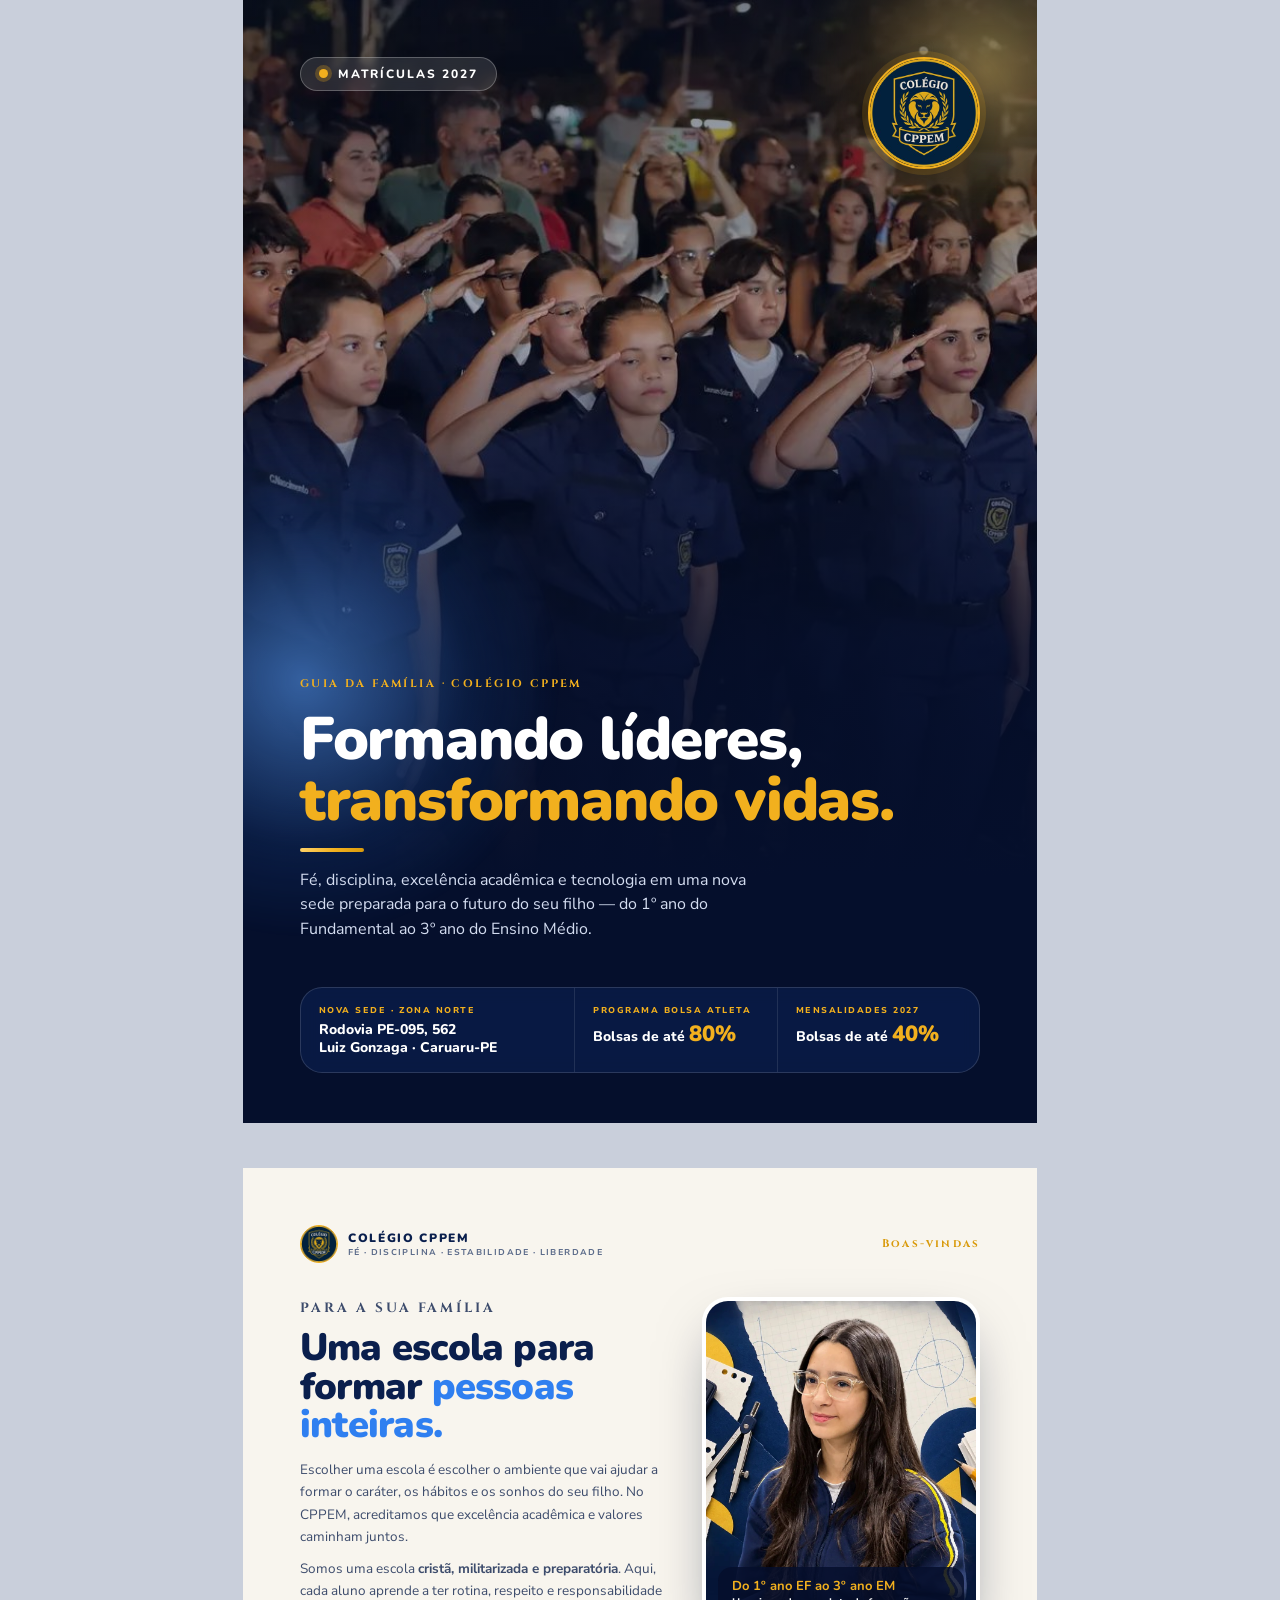
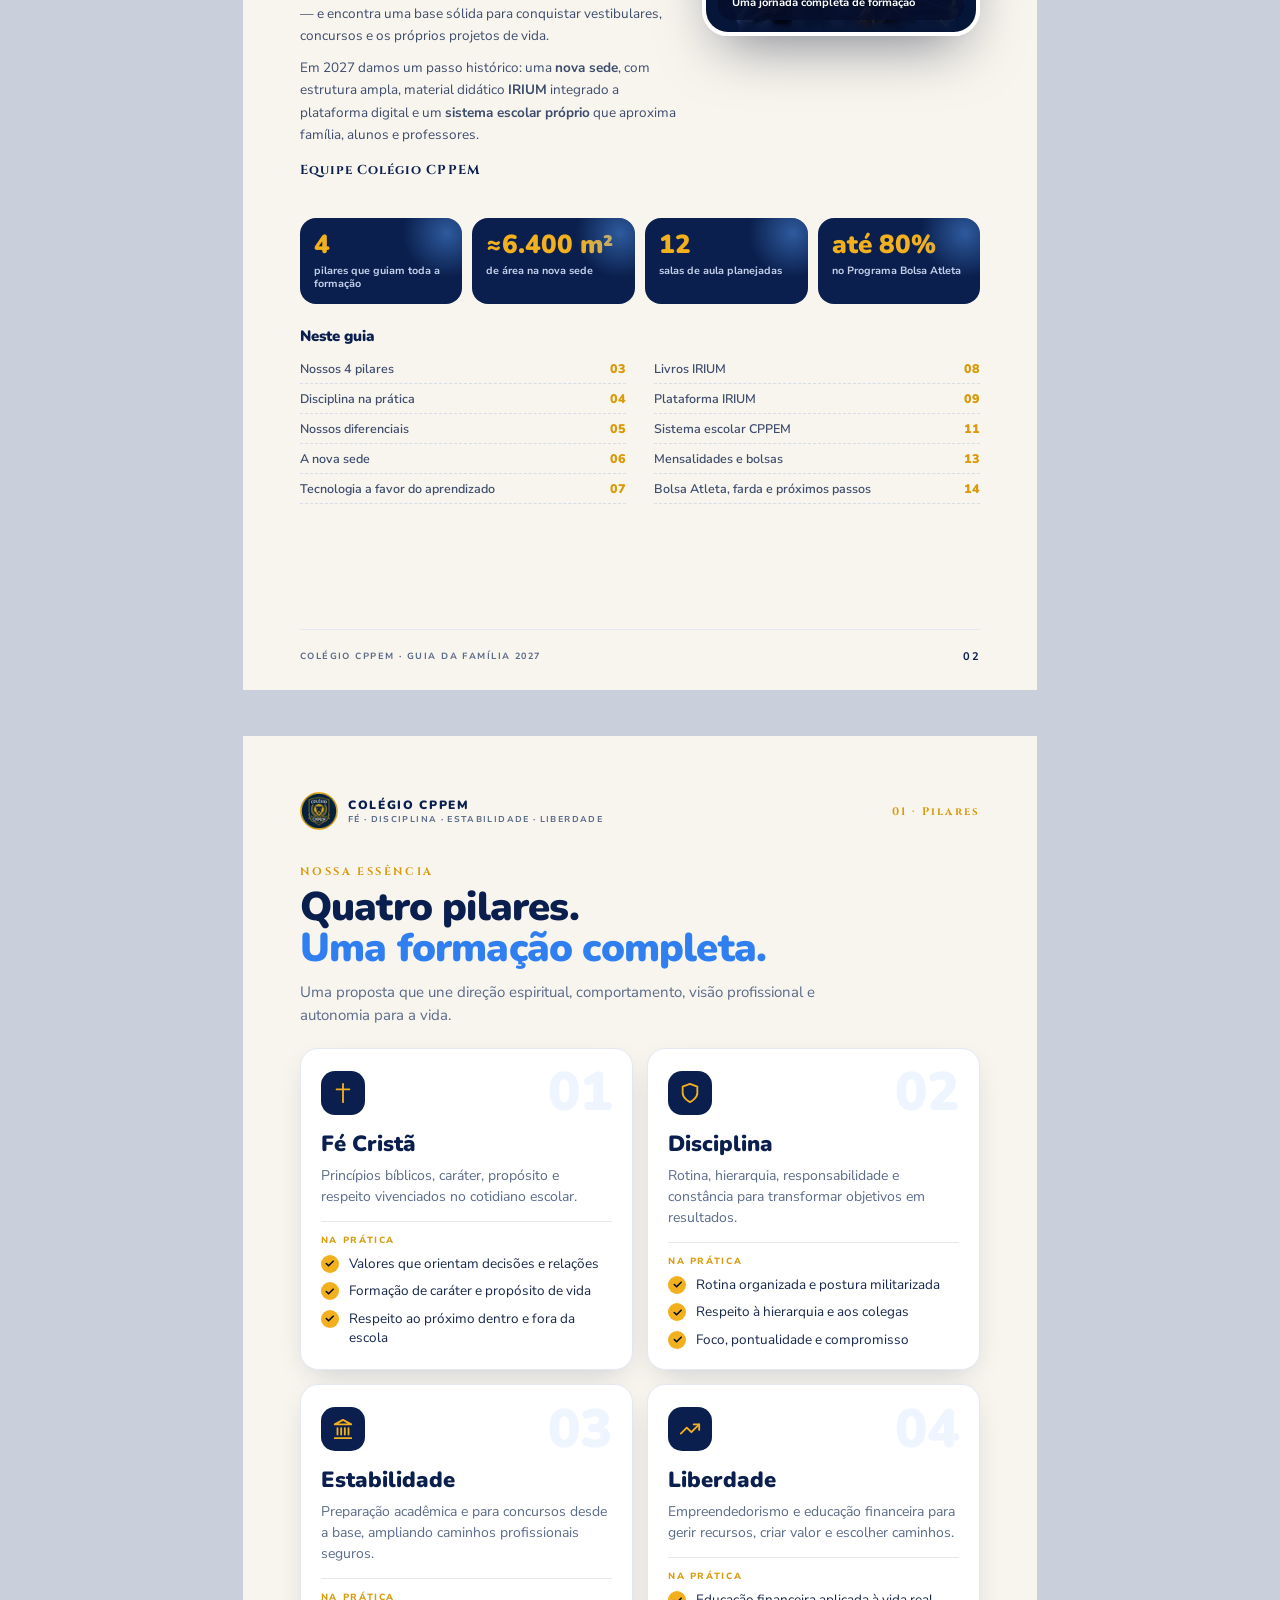
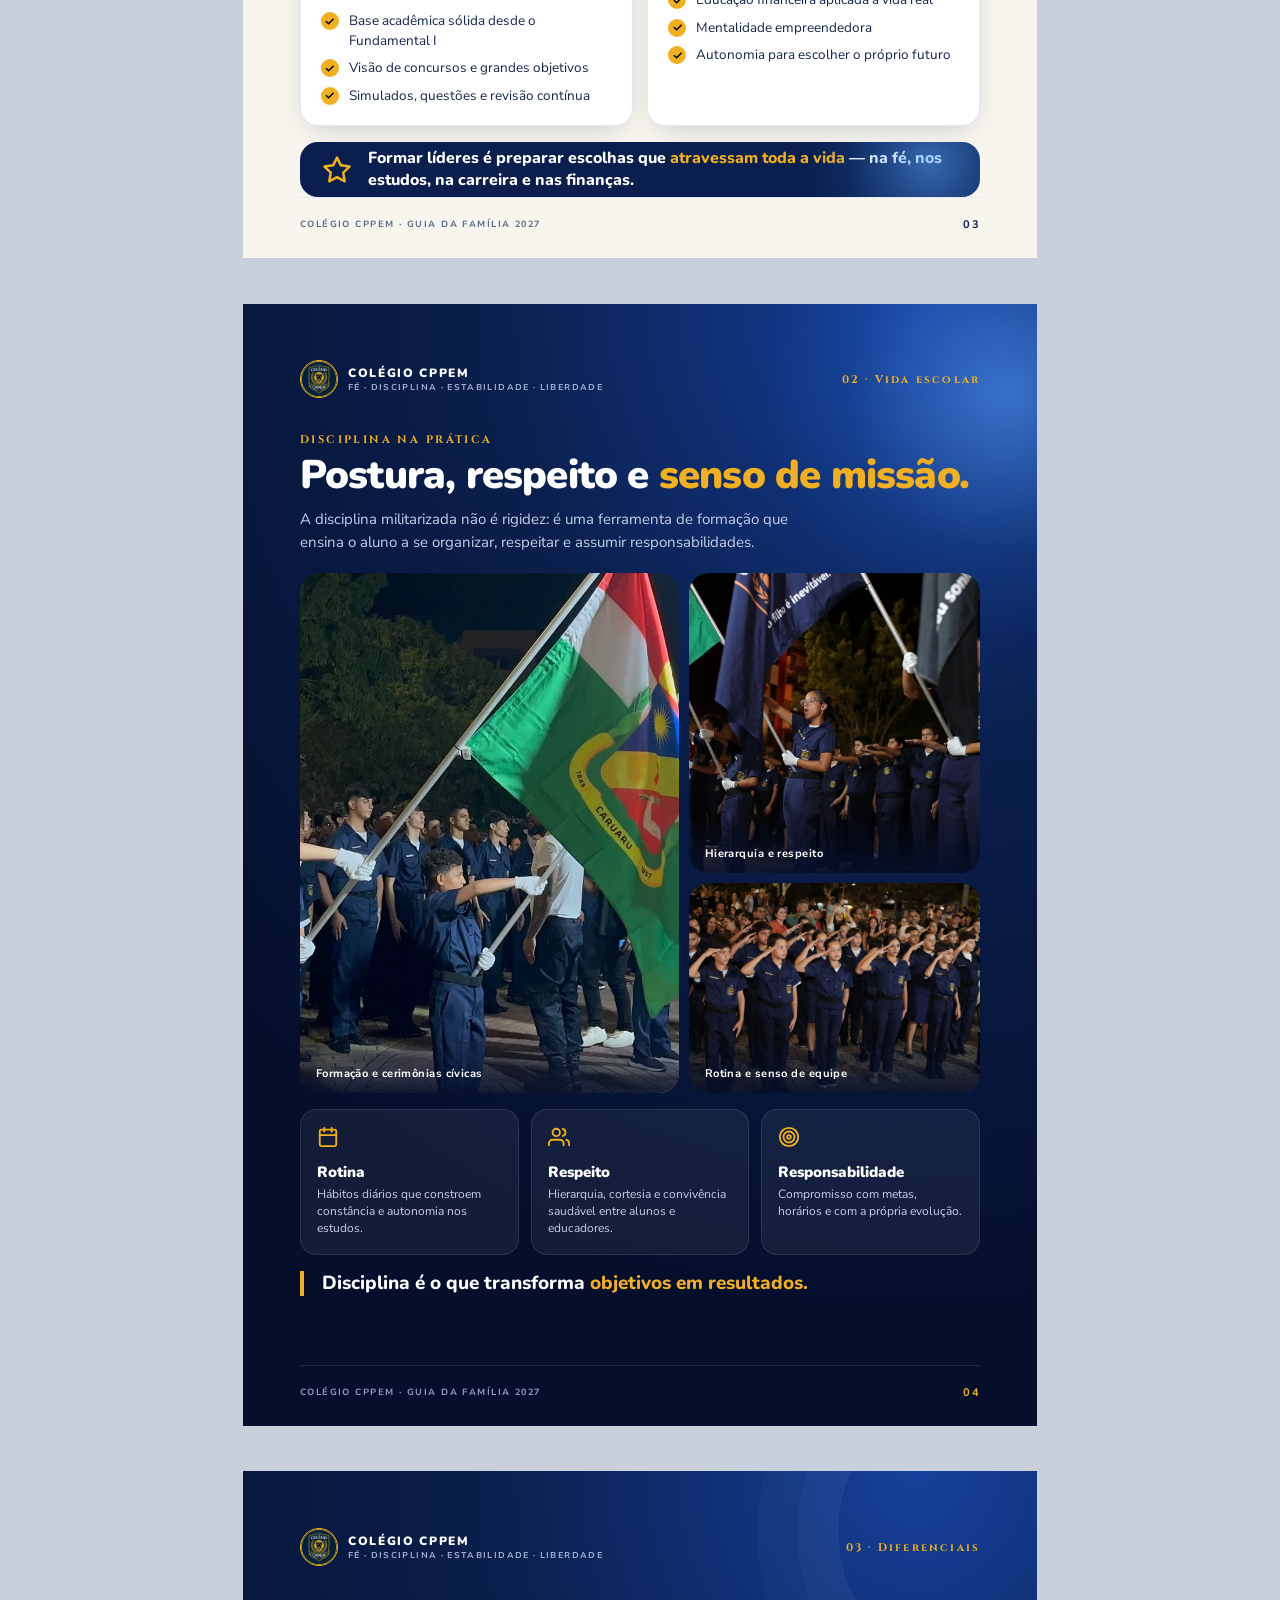
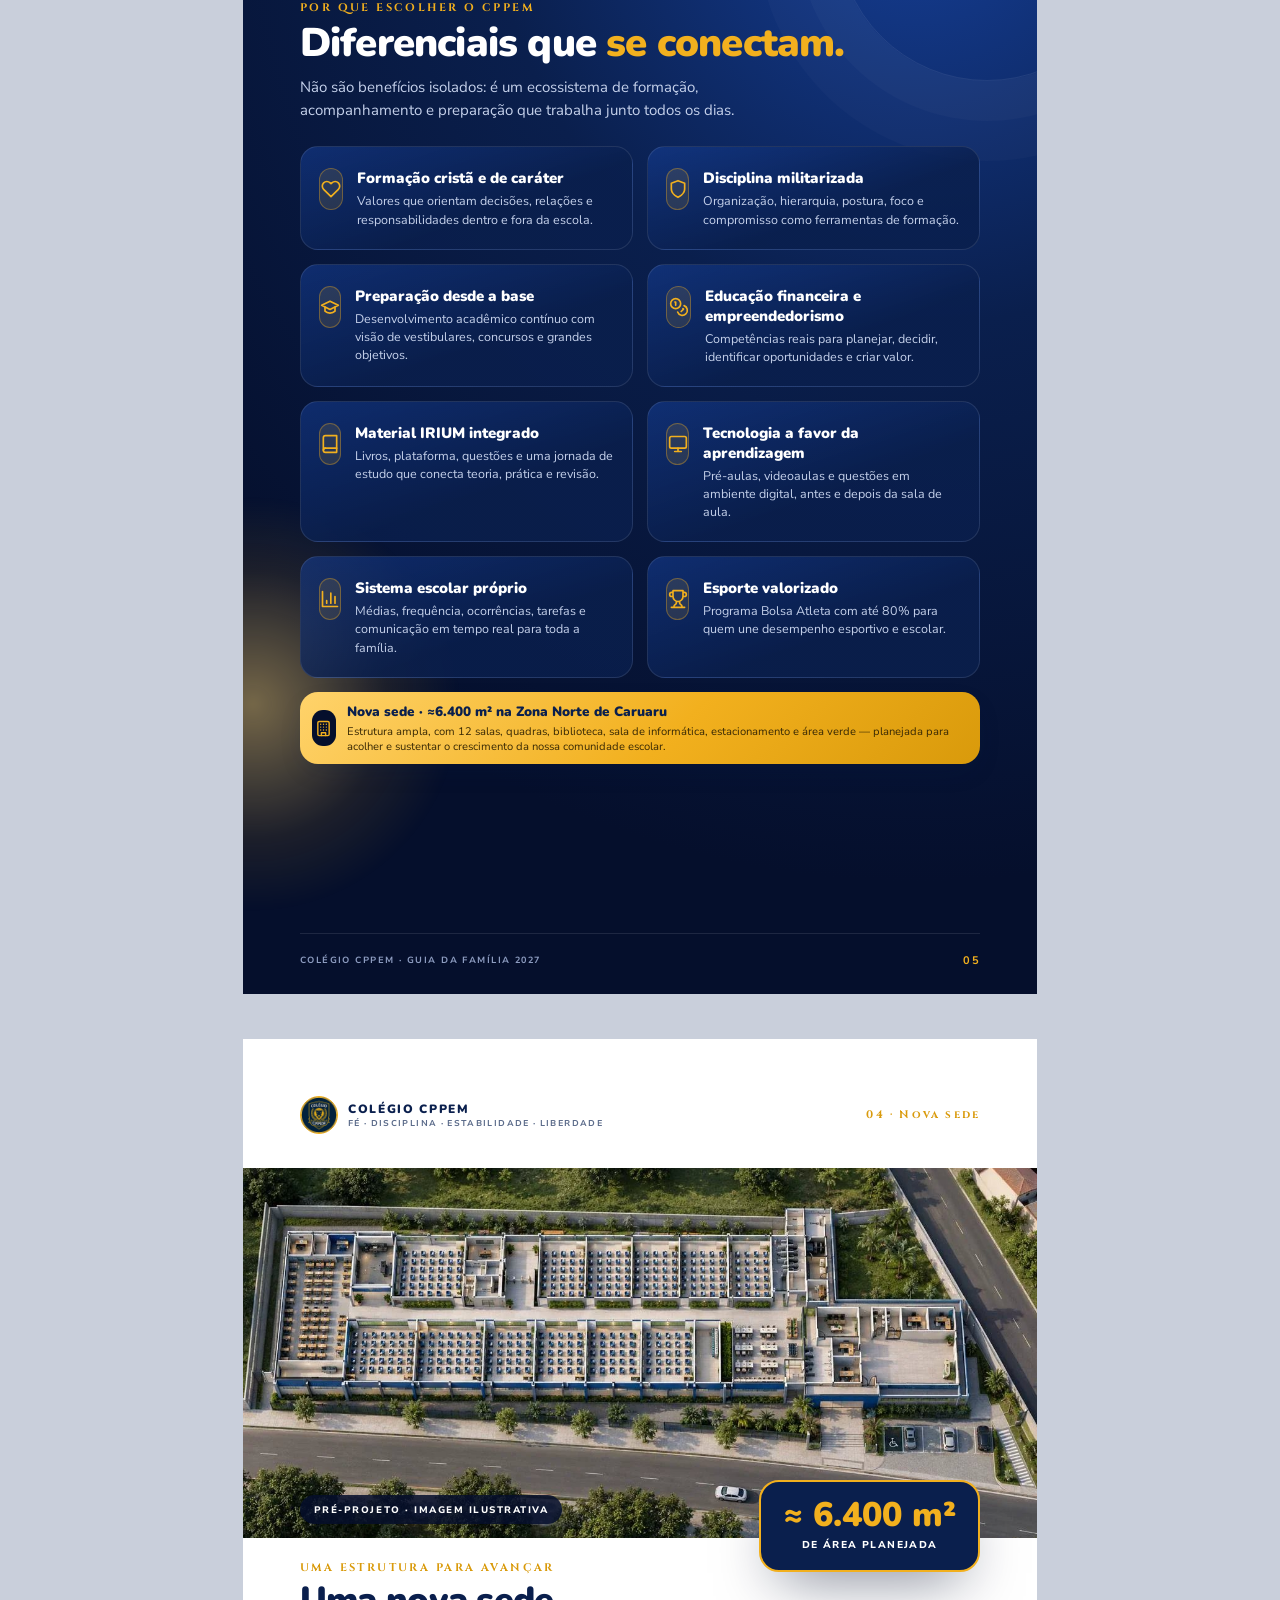
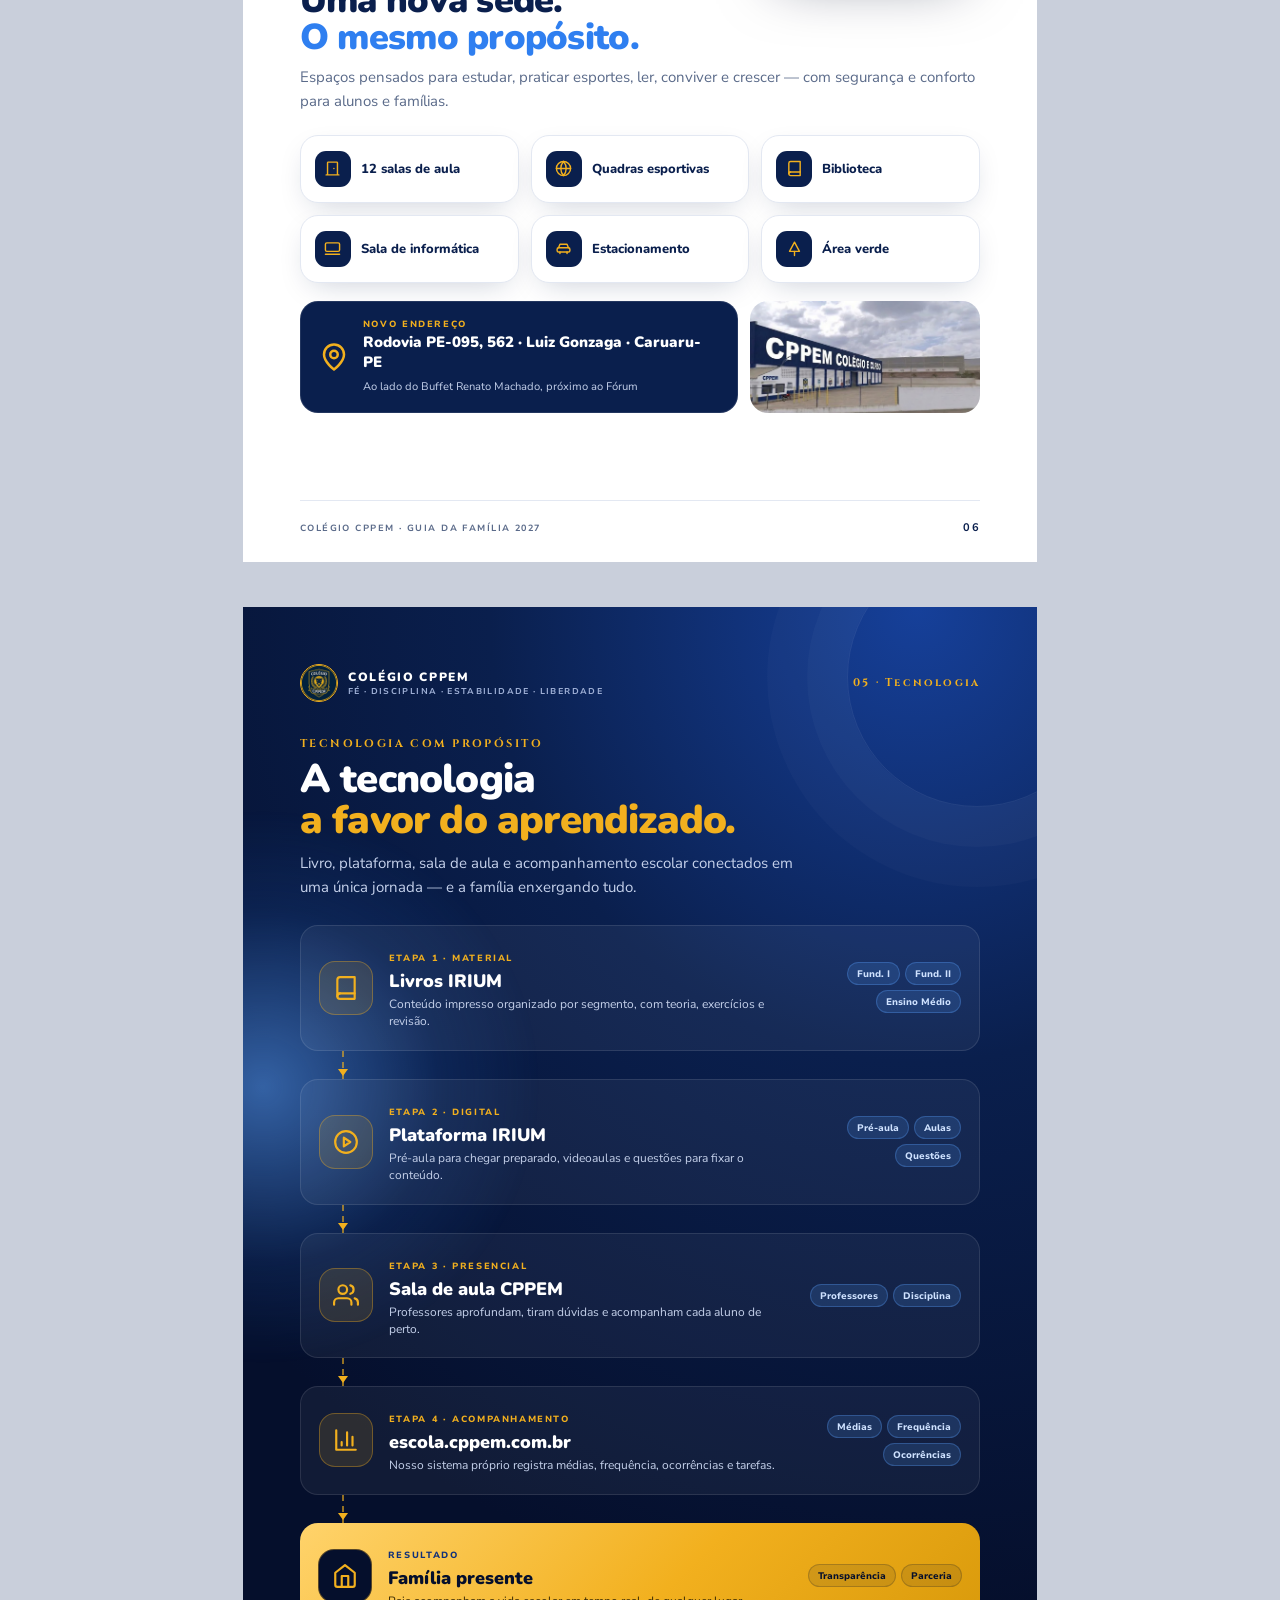
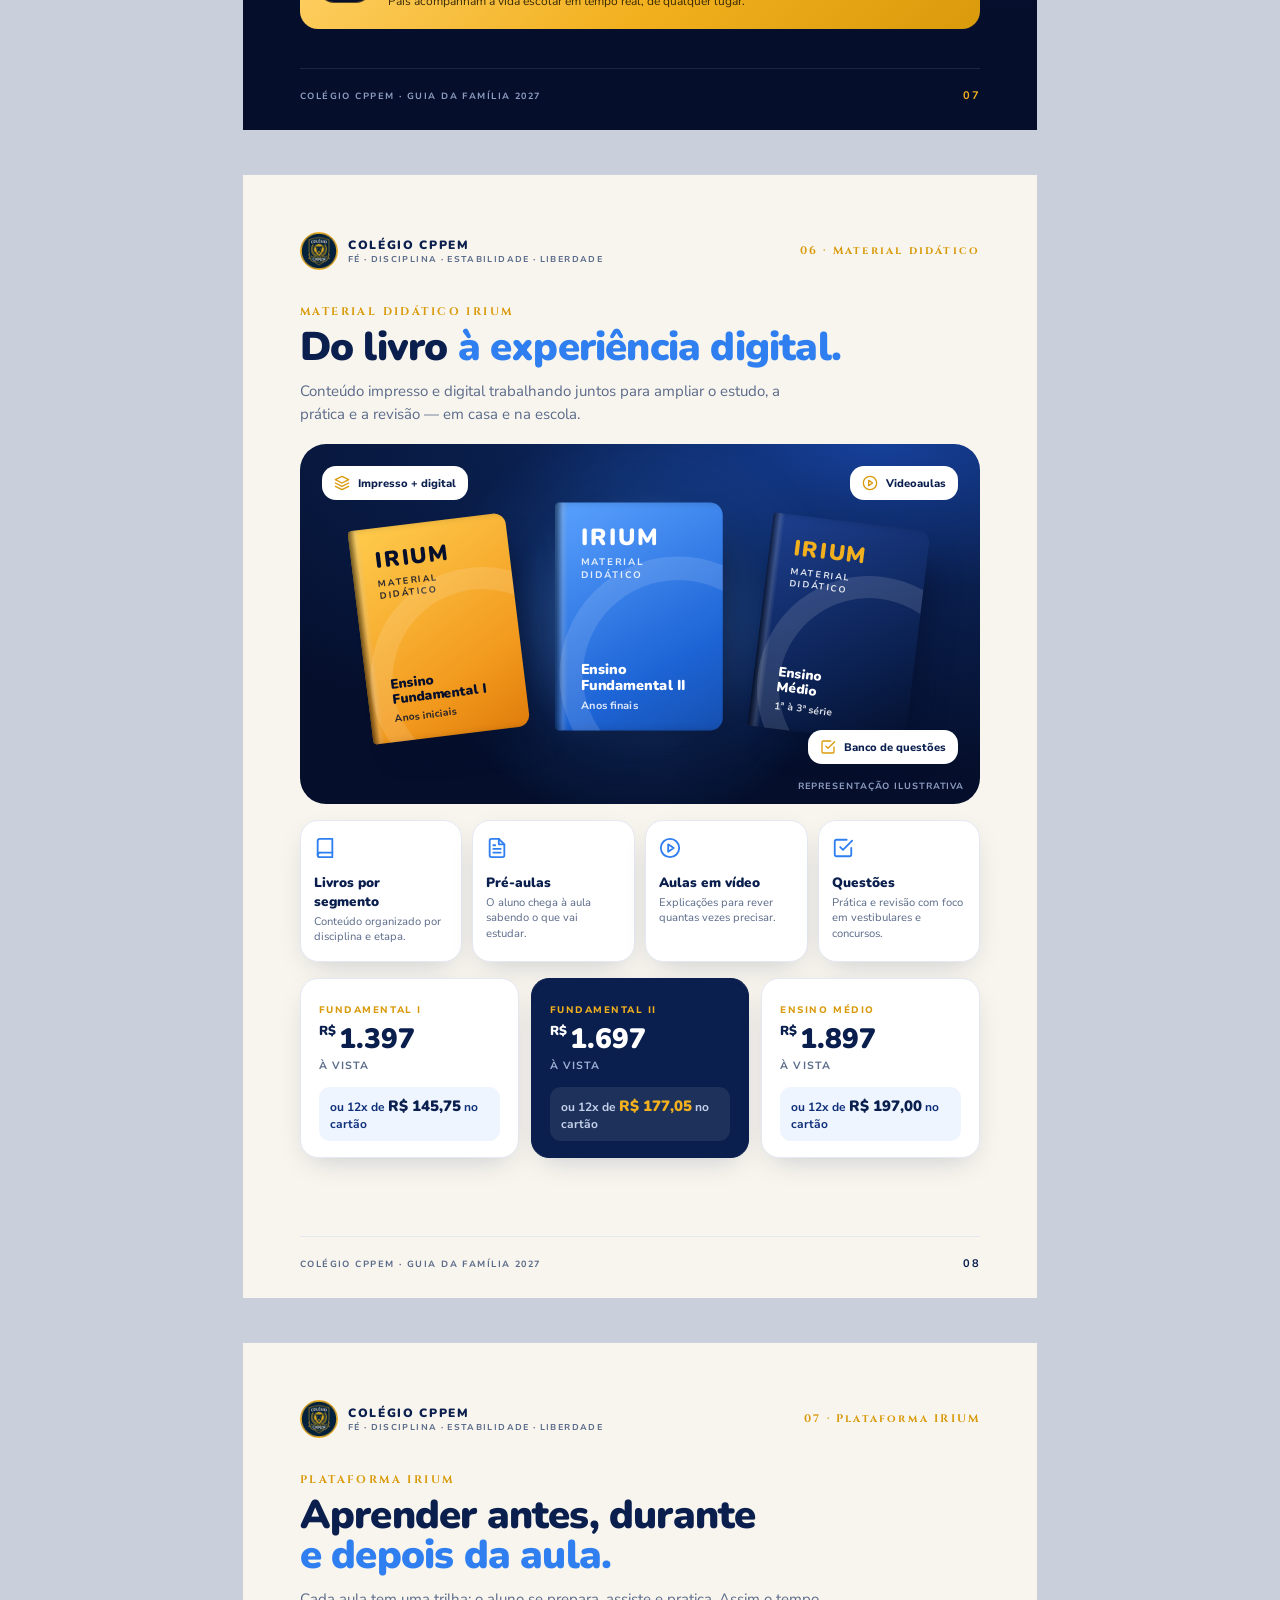
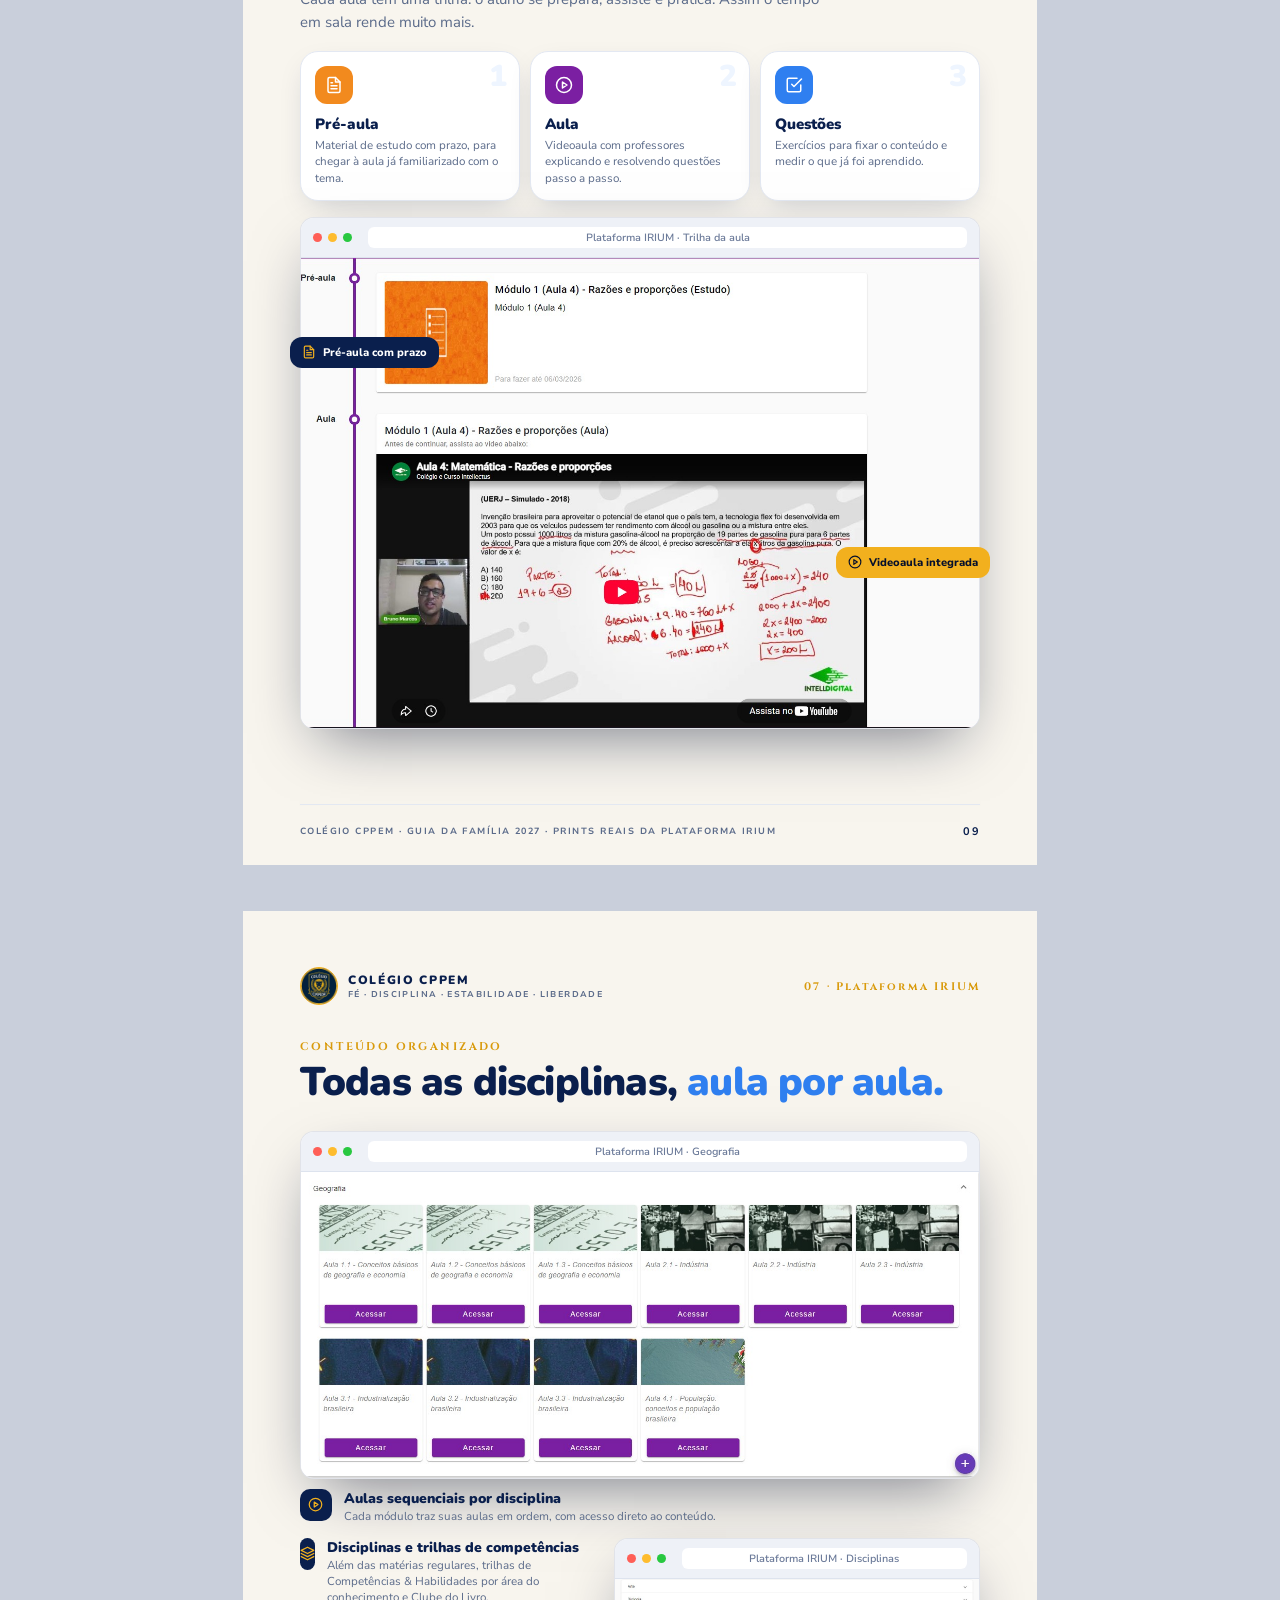
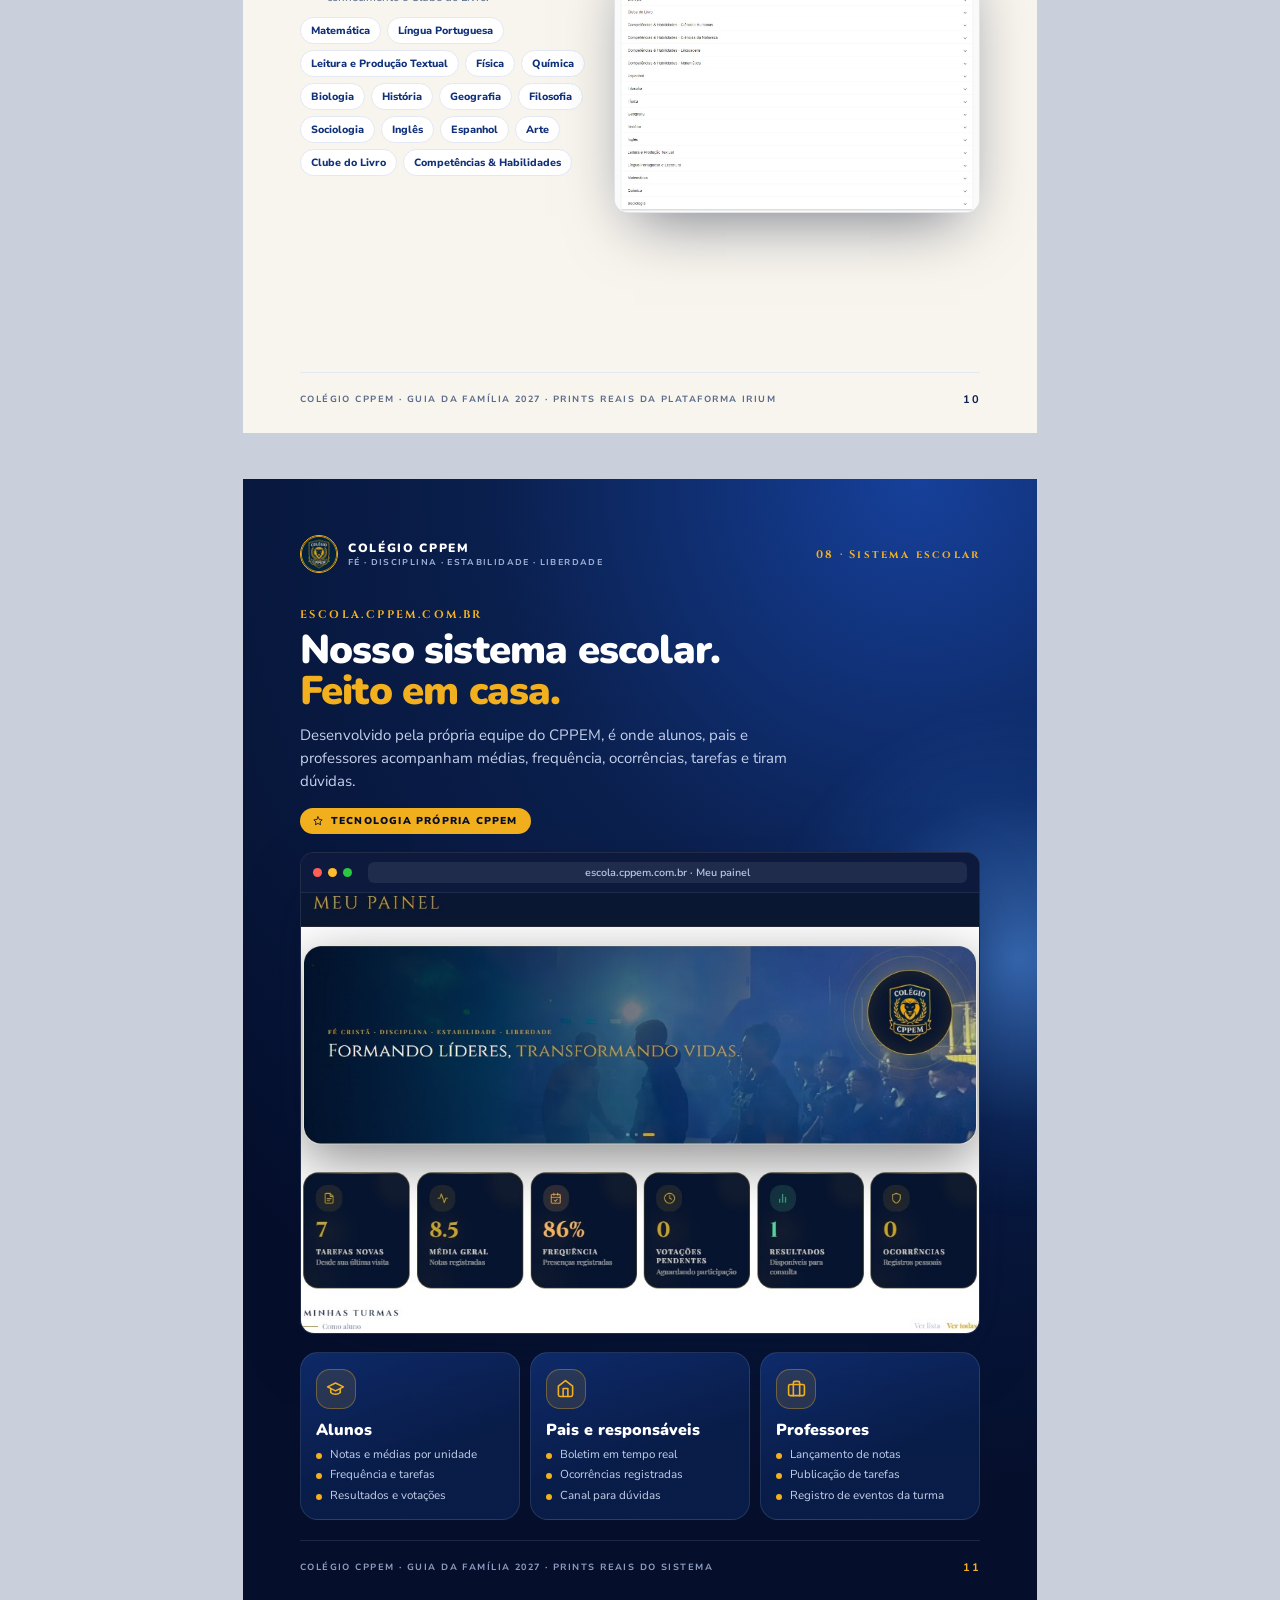
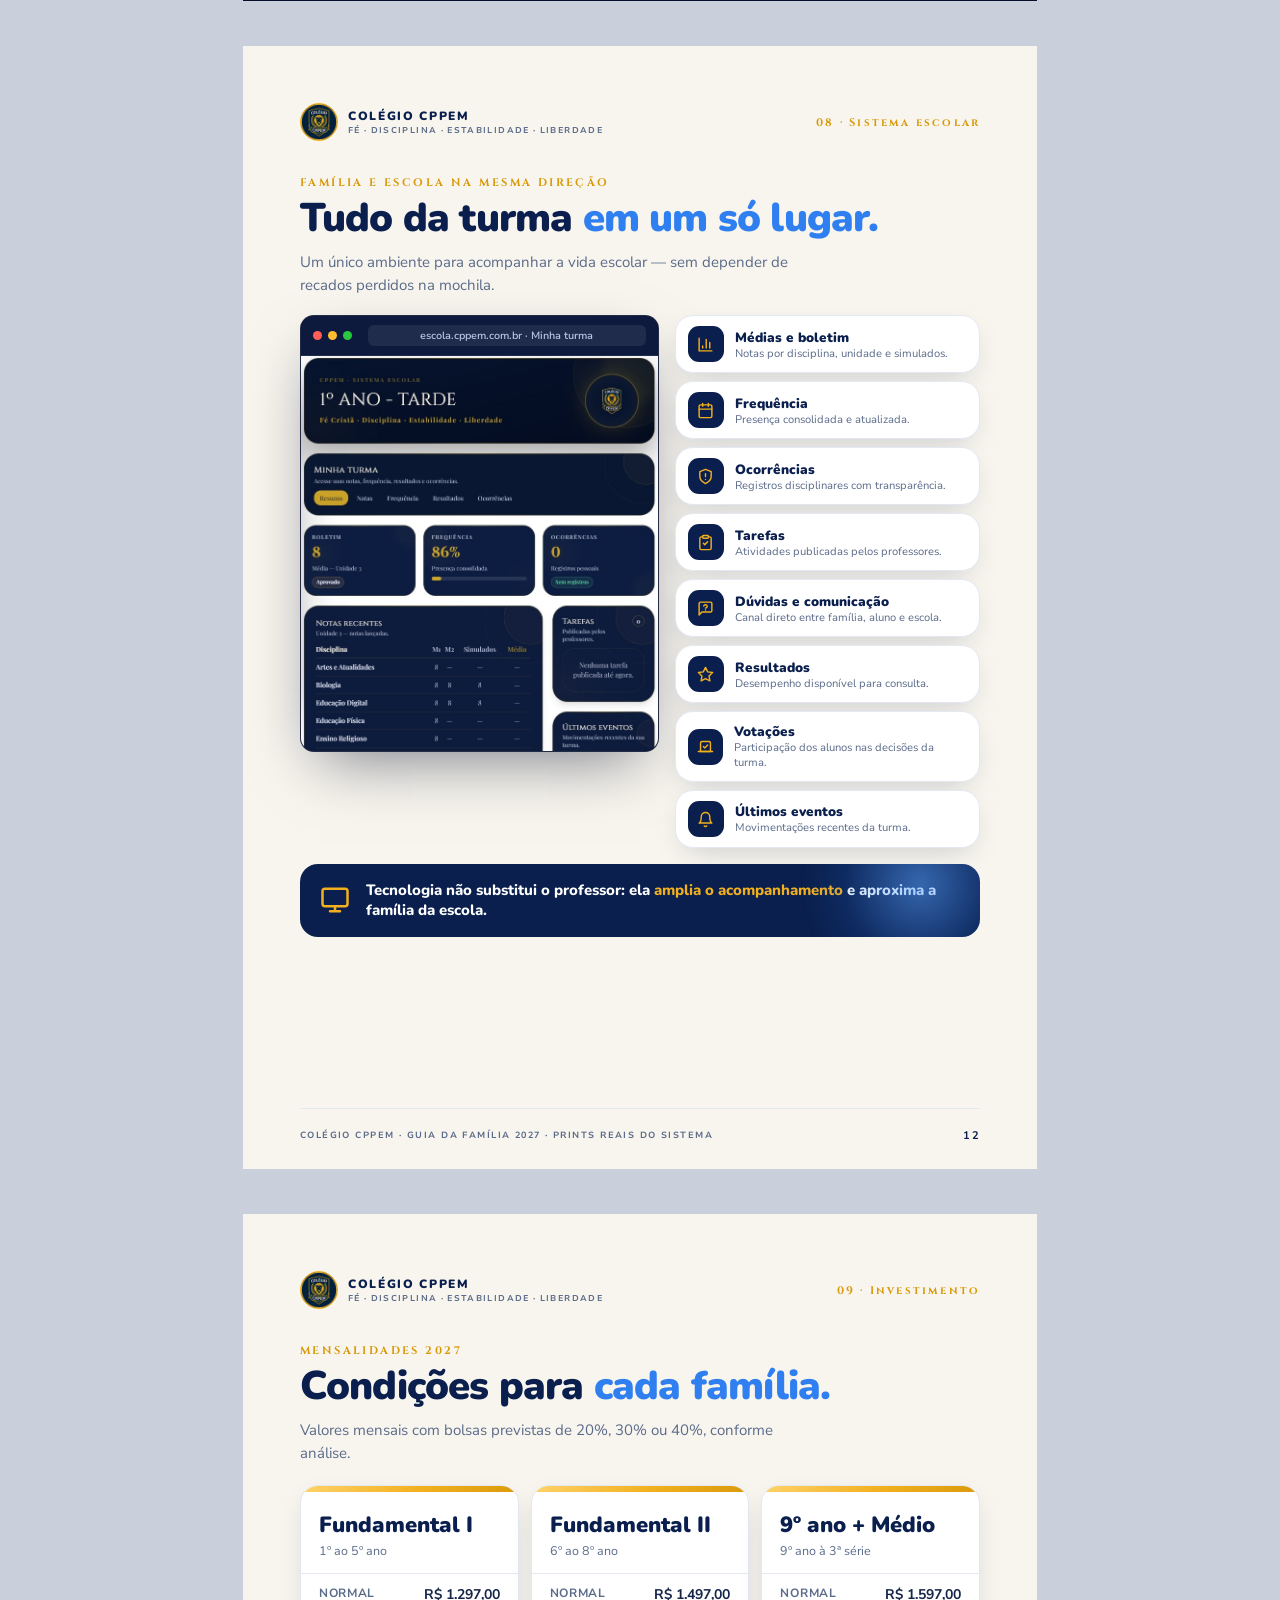
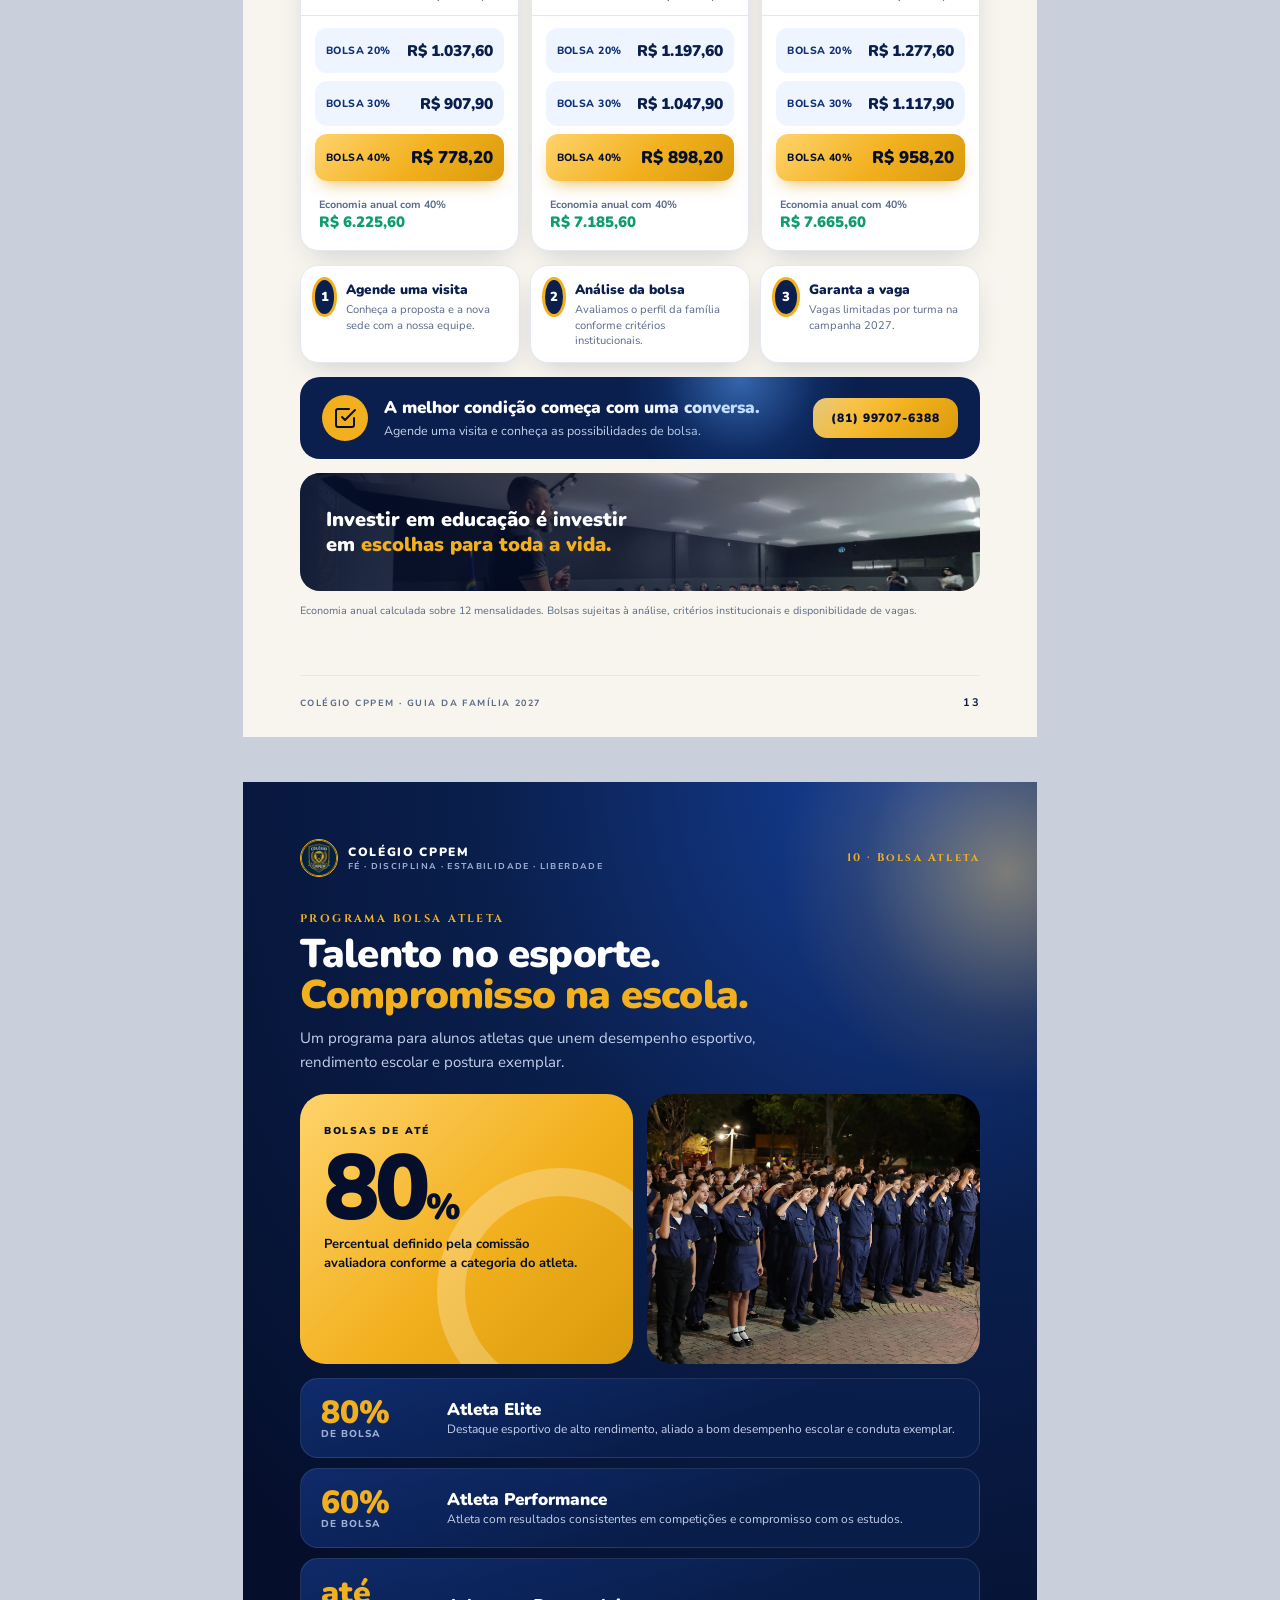
==== guia-pdf.html @ f4463104 "LP e guia de Matrículas 2027 do Colégio CPPEM Landing page estática (index.html), guia em PDF e font" ====
<!doctype html>
<html lang="pt-BR">
<head>
<meta charset="utf-8">
<meta name="viewport" content="width=device-width, initial-scale=1">
<title>Guia da Família CPPEM 2027</title>
<link rel="preconnect" href="https://fonts.googleapis.com">
<link rel="preconnect" href="https://fonts.gstatic.com" crossorigin>
<link href="https://fonts.googleapis.com/css2?family=Cinzel:wght@600;700&family=Nunito:wght@600;700;800;900&family=Nunito+Sans:opsz,wght@6..12,400;6..12,600;6..12,700;6..12,800&display=swap" rel="stylesheet">
<link rel="stylesheet" href="assets/brand.css">
<style>
  @page { size: A4; margin: 0; }
  body { background: #c9cfdb; }
  .page {
    width: 210mm; height: 297mm; position: relative; overflow: hidden;
    margin: 0 auto 12mm; background: var(--cream);
    padding: 15mm 15mm 0; display: flex; flex-direction: column;
    break-after: page;
  }
  @media print { body { background: none; } .page { margin: 0; } }
  .page.dark { background: var(--gradient-night); color: var(--white); }
  .page.white { background: var(--white); }

  .page-head { display: flex; align-items: center; justify-content: space-between; margin-bottom: 9mm; position: relative; z-index: 2; }
  .brandmark { display: flex; align-items: center; gap: 10px; }
  .brandmark .crest { width: 38px; height: 38px; border-width: 1.5px; box-shadow: none; }
  .brandmark b { display: block; font-family: var(--font-display); font-weight: 900; font-size: 12px; letter-spacing: 0.14em; color: var(--navy-900); }
  .brandmark small { display: block; font-size: 8.5px; letter-spacing: 0.16em; text-transform: uppercase; color: var(--muted); font-weight: 700; }
  .dark .brandmark b { color: var(--white); }
  .dark .brandmark small { color: #9fb0d6; }
  .section-no { font-family: var(--font-serif); font-size: 11px; font-weight: 700; letter-spacing: 0.2em; color: var(--gold-600); }
  .dark .section-no { color: var(--gold); }

  .page-foot {
    margin-top: auto; padding: 5mm 0 7mm; display: flex; justify-content: space-between; align-items: center;
    font-size: 9px; font-weight: 700; letter-spacing: 0.16em; text-transform: uppercase; color: var(--muted);
    border-top: 1px solid var(--line); position: relative; z-index: 2;
  }
  .dark .page-foot { color: #8d9cc0; border-top-color: rgba(255, 255, 255, 0.1); }
  .page-foot b { color: var(--navy-900); font-family: var(--font-display); font-size: 11px; }
  .dark .page-foot b { color: var(--gold); }

  .h-block { position: relative; z-index: 2; }
  .h-block .title { font-size: 40px; margin: 8px 0 12px; }
  .h-block .lead { max-width: 520px; }

  /* ---------- 01 capa ---------- */
  .cover { padding: 0; background: var(--navy-950); color: var(--white); }
  .cover-photo { position: absolute; inset: 0; background: url("assets/img/formatura.jpg") center 30% / cover; }
  .cover-shade { position: absolute; inset: 0; background: linear-gradient(180deg, rgba(5, 15, 44, 0.55) 0%, rgba(5, 15, 44, 0.25) 28%, rgba(5, 15, 44, 0.86) 58%, #050f2c 78%); }
  .cover .orb.blue { width: 520px; height: 520px; left: -200px; top: 420px; }
  .cover .orb.gold { width: 380px; height: 380px; right: -140px; top: -120px; }
  .cover-top { position: relative; z-index: 2; display: flex; justify-content: space-between; align-items: flex-start; padding: 15mm 15mm 0; }
  .cover-top .crest { width: 112px; height: 112px; }
  .cover-body { position: relative; z-index: 2; margin-top: auto; padding: 0 15mm; }
  .cover-body .title { font-size: 60px; color: var(--white); margin: 18px 0 16px; }
  .cover-body .title em { color: var(--gold); display: block; }
  .cover-body .lead { color: #d3dcf0; font-size: 16px; max-width: 470px; }
  .cover-band { position: relative; z-index: 2; margin: 12mm 15mm 13mm; display: grid; grid-template-columns: 1.35fr 1fr 1fr; border-radius: 22px; overflow: hidden; border: 1px solid rgba(255, 255, 255, 0.14); background: rgba(10, 31, 77, 0.7); backdrop-filter: blur(8px); }
  .cover-band div { padding: 16px 18px; border-left: 1px solid rgba(255, 255, 255, 0.1); }
  .cover-band div:first-child { border-left: 0; }
  .cover-band small { display: block; font-size: 8.5px; letter-spacing: 0.18em; font-weight: 800; color: var(--gold); text-transform: uppercase; margin-bottom: 5px; }
  .cover-band b { font-family: var(--font-display); font-size: 14px; font-weight: 800; line-height: 1.25; display: block; }
  .cover-band b strong { color: var(--gold); font-size: 22px; font-weight: 900; }

  /* ---------- 02 boas-vindas ---------- */
  .welcome { display: grid; grid-template-columns: 1.15fr 0.85fr; gap: 26px; position: relative; z-index: 2; }
  .welcome .title { font-size: 38px; margin: 8px 0 14px; }
  .letter p { font-size: 13.5px; line-height: 1.65; color: #3d4c6c; margin-bottom: 10px; }
  .letter .sign { font-family: var(--font-serif); font-weight: 700; color: var(--navy-900); font-size: 13px; letter-spacing: 0.08em; margin-top: 14px; }
  .portrait { border-radius: 26px; overflow: hidden; position: relative; box-shadow: var(--shadow-float); border: 4px solid var(--white); aspect-ratio: 0.82; }
  .portrait img { width: 100%; height: 100%; object-fit: cover; }
  .portrait .badge { position: absolute; left: 12px; right: 12px; bottom: 12px; background: rgba(5, 15, 44, 0.85); color: var(--white); padding: 10px 14px; border-radius: 14px; font-size: 11px; font-weight: 700; }
  .portrait .badge b { color: var(--gold); display: block; font-family: var(--font-display); font-size: 13px; }
  .stats { display: grid; grid-template-columns: repeat(4, 1fr); gap: 10px; margin: 26px 0 22px; position: relative; z-index: 2; }
  .stat { background: var(--navy-900); color: var(--white); border-radius: 16px; padding: 14px 14px 13px; position: relative; overflow: hidden; }
  .stat::after { content: ""; position: absolute; right: -30px; top: -30px; width: 90px; height: 90px; border-radius: 50%; background: radial-gradient(circle, rgba(90, 162, 255, 0.45), transparent 70%); }
  .stat b { font-family: var(--font-display); font-weight: 900; font-size: 26px; color: var(--gold); display: block; line-height: 1; }
  .stat span { font-size: 10.5px; font-weight: 700; color: #c4d0ea; display: block; margin-top: 6px; line-height: 1.3; }
  .toc { position: relative; z-index: 2; }
  .toc h3 { font-family: var(--font-display); font-weight: 900; font-size: 15px; color: var(--navy-900); margin-bottom: 8px; }
  .toc ol { list-style: none; display: grid; grid-template-columns: 1fr 1fr; column-gap: 28px; }
  .toc li { display: flex; align-items: baseline; gap: 8px; font-size: 12.5px; padding: 6px 0; border-bottom: 1px dashed #d6dcea; color: #3d4c6c; font-weight: 600; }
  .toc li span { margin-left: auto; font-family: var(--font-display); font-weight: 900; color: var(--gold-600); }

  /* ---------- 03 pilares ---------- */
  .pillars { display: grid; grid-template-columns: 1fr 1fr; gap: 14px; margin-top: 20px; position: relative; z-index: 2; }
  .pillar { padding: 22px 20px 20px; position: relative; overflow: hidden; }
  .pillar .top { display: flex; justify-content: space-between; align-items: center; }
  .pillar .big-no { font-family: var(--font-display); font-weight: 900; font-size: 54px; line-height: 0.8; color: var(--blue-50); }
  .pillar h3 { font-family: var(--font-display); font-weight: 900; font-size: 22px; color: var(--navy-900); margin: 14px 0 6px; }
  .pillar > p { font-size: 14px; line-height: 1.5; color: var(--muted); margin-bottom: 14px; }
  .pillar .practice { border-top: 1px solid var(--line); padding-top: 12px; }
  .pillar .practice small { display: block; font-size: 9px; letter-spacing: 0.18em; font-weight: 800; color: var(--gold-600); text-transform: uppercase; margin-bottom: 8px; }
  .pillar .check-list li { font-size: 13.5px; }
  .pillar .check-list { gap: 8px; }
  .motto { margin-top: 16px; background: var(--navy-900); color: var(--white); border-radius: 18px; padding: 18px 22px; display: flex; align-items: center; gap: 16px; position: relative; overflow: hidden; z-index: 2; }
  .motto .icon { font-size: 30px; color: var(--gold); }
  .motto p { font-family: var(--font-display); font-size: 16px; font-weight: 800; line-height: 1.35; }
  .motto p em { font-style: normal; color: var(--gold); }

  /* ---------- 04 disciplina na prática ---------- */
  .photo-grid { display: grid; grid-template-columns: 1.3fr 1fr; grid-template-rows: 300px 210px; gap: 10px; margin-top: 18px; position: relative; z-index: 2; }
  .photo-grid figure { border-radius: 20px; overflow: hidden; position: relative; }
  .photo-grid figure img { width: 100%; height: 100%; object-fit: cover; }
  .photo-grid figure:first-child { grid-row: span 2; }
  .photo-grid figcaption { position: absolute; left: 0; right: 0; bottom: 0; padding: 30px 16px 12px; background: linear-gradient(transparent, rgba(5, 15, 44, 0.9)); color: var(--white); font-size: 11px; font-weight: 700; letter-spacing: 0.04em; }
  .quote-block { margin-top: 16px; display: grid; grid-template-columns: 1fr 1fr 1fr; gap: 12px; position: relative; z-index: 2; }
  .quote-block div { padding: 16px; border-radius: 16px; background: rgba(255, 255, 255, 0.06); border: 1px solid rgba(255, 255, 255, 0.1); }
  .quote-block .icon { font-size: 22px; color: var(--gold); margin-bottom: 8px; }
  .quote-block b { display: block; font-family: var(--font-display); font-size: 15px; font-weight: 900; margin-bottom: 4px; }
  .quote-block p { font-size: 12px; line-height: 1.45; color: #c4d0ea; }
  .big-quote { margin-top: 16px; font-family: var(--font-display); font-weight: 800; font-size: 19px; line-height: 1.35; position: relative; z-index: 2; padding-left: 18px; border-left: 4px solid var(--gold); }
  .big-quote em { font-style: normal; color: var(--gold); }

  /* ---------- 05 diferenciais ---------- */
  .diffs { display: grid; grid-template-columns: 1fr 1fr; gap: 14px; margin-top: 24px; position: relative; z-index: 2; }
  .diff { padding: 21px 18px 20px; display: flex; gap: 14px; }
  .diff .icon-badge { width: 42px; height: 42px; font-size: 20px; }
  .diff b { display: block; font-family: var(--font-display); font-weight: 900; font-size: 15px; margin-bottom: 4px; }
  .diff p { font-size: 12.5px; line-height: 1.45; color: #c4d0ea; }
  .diff.feature { grid-column: span 2; background: var(--gradient-gold); color: var(--navy-950); border: 0; }
  .diff.feature p { color: #3a2a05; }
  .diff.feature .icon-badge { background: var(--navy-950); color: var(--gold); border: 0; }

  /* ---------- 06 nova sede ---------- */
  .campus-hero { margin: 0 -15mm; height: 370px; position: relative; }
  .campus-hero img { width: 100%; height: 100%; object-fit: cover; }
  .campus-hero .label { position: absolute; left: 15mm; bottom: 14px; background: rgba(5, 15, 44, 0.85); color: var(--white); padding: 8px 14px; border-radius: 999px; font-size: 9.5px; font-weight: 800; letter-spacing: 0.16em; text-transform: uppercase; }
  .campus-hero .area { position: absolute; right: 15mm; bottom: -34px; background: var(--navy-900); color: var(--white); border-radius: 20px; padding: 16px 22px; box-shadow: var(--shadow-float); border: 2px solid var(--gold); text-align: center; }
  .campus-hero .area b { display: block; font-family: var(--font-display); font-weight: 900; font-size: 34px; color: var(--gold); line-height: 1; }
  .campus-hero .area span { font-size: 10px; font-weight: 800; letter-spacing: 0.14em; text-transform: uppercase; }
  .campus-body { padding-top: 22px; position: relative; z-index: 2; }
  .campus-body .title { font-size: 36px; margin: 8px 0 10px; max-width: 420px; }
  .amenities { display: grid; grid-template-columns: repeat(3, 1fr); gap: 12px; margin: 22px 0 18px; }
  .amenity { display: flex; align-items: center; gap: 10px; padding: 15px 14px; }
  .amenity .icon-badge { width: 36px; height: 36px; font-size: 17px; border-radius: 11px; }
  .amenity b { font-family: var(--font-display); font-weight: 800; font-size: 13px; color: var(--navy-900); }
  .address { display: grid; grid-template-columns: 1fr 230px; gap: 12px; min-height: 100px; }
  .address .card-dark { background: var(--navy-900); padding: 16px 18px; display: flex; gap: 14px; align-items: center; }
  .address .card-dark .icon { font-size: 30px; color: var(--gold); }
  .address small { display: block; font-size: 9px; letter-spacing: 0.18em; font-weight: 800; color: var(--gold); text-transform: uppercase; }
  .address b { display: block; font-family: var(--font-display); font-size: 15px; font-weight: 900; margin: 2px 0; }
  .address span { font-size: 11px; color: #c4d0ea; }
  .address .facade { border-radius: var(--radius); overflow: hidden; }
  .address .facade img { width: 100%; height: 100%; object-fit: cover; }

  /* ---------- 07 ecossistema ---------- */
  .eco { margin-top: 26px; position: relative; z-index: 2; display: grid; gap: 0; }
  .eco-step { display: grid; grid-template-columns: 54px 1fr 170px; gap: 16px; align-items: center; padding: 19px 18px; border-radius: 18px; background: rgba(255, 255, 255, 0.05); border: 1px solid rgba(255, 255, 255, 0.1); }
  .eco-step .icon-badge { width: 54px; height: 54px; font-size: 26px; border-radius: 16px; }
  .eco-step small { font-size: 9px; letter-spacing: 0.18em; font-weight: 800; color: var(--gold); text-transform: uppercase; }
  .eco-step b { display: block; font-family: var(--font-display); font-size: 18px; font-weight: 900; margin: 2px 0 3px; }
  .eco-step p { font-size: 12px; color: #c4d0ea; line-height: 1.45; }
  .eco-step .chips { display: flex; flex-wrap: wrap; gap: 5px; justify-content: flex-end; }
  .chip { font-size: 9.5px; font-weight: 800; padding: 4px 9px; border-radius: 999px; background: rgba(90, 162, 255, 0.16); color: #cfe2ff; border: 1px solid rgba(90, 162, 255, 0.3); }
  .eco-link { height: 28px; margin-left: 42px; border-left: 2px dashed rgba(242, 176, 30, 0.6); position: relative; }
  .eco-link::after { content: ""; position: absolute; left: -6px; bottom: -2px; border: 5px solid transparent; border-top: 7px solid var(--gold); }
  .eco-step.family { background: var(--gradient-gold); color: var(--navy-950); border: 0; }
  .eco-step.family small { color: var(--navy-800); }
  .eco-step.family p { color: #3a2a05; }
  .eco-step.family .icon-badge { background: var(--navy-950); color: var(--gold); }
  .eco-step.family .chip { background: rgba(5, 15, 44, 0.1); color: var(--navy-950); border-color: rgba(5, 15, 44, 0.2); }

  /* ---------- 08 livros ---------- */
  .books-stage { margin-top: 18px; border-radius: 26px; background: var(--gradient-night); height: 360px; position: relative; overflow: hidden; display: flex; align-items: center; justify-content: center; z-index: 2; }
  .books-stage .orb.blue { width: 420px; height: 420px; left: 50%; top: 50%; transform: translate(-50%, -50%); }
  .books-fan { position: relative; width: 560px; height: 240px; margin-top: 10px; }
  .books-fan .book { position: absolute; top: 12px; }
  .books-fan .book:nth-child(1) { left: 0; transform: rotate(-7deg); }
  .books-fan .book:nth-child(2) { left: 200px; top: 0; transform: scale(1.06); z-index: 2; }
  .books-fan .book:nth-child(3) { left: 400px; transform: rotate(7deg); }
  .books-stage .illus { position: absolute; right: 16px; bottom: 12px; font-size: 9px; color: #8d9cc0; letter-spacing: 0.1em; text-transform: uppercase; font-weight: 700; }
  .books-stage .floating { position: absolute; background: var(--white); color: var(--navy-900); border-radius: 14px; padding: 9px 12px; font-size: 11px; font-weight: 800; display: flex; gap: 8px; align-items: center; box-shadow: var(--shadow-float); }
  .books-stage .floating .icon { color: var(--gold-600); font-size: 16px; }
  .books-includes { display: grid; grid-template-columns: repeat(4, 1fr); gap: 10px; margin: 16px 0; position: relative; z-index: 2; }
  .books-includes .card { padding: 16px 13px; }
  .books-includes .icon { font-size: 22px; color: var(--blue-500); }
  .books-includes b { display: block; font-family: var(--font-display); font-size: 13.5px; font-weight: 900; color: var(--navy-900); margin: 8px 0 3px; }
  .books-includes p { font-size: 11px; color: var(--muted); line-height: 1.4; }
  .book-prices { display: grid; grid-template-columns: repeat(3, 1fr); gap: 12px; position: relative; z-index: 2; }
  .book-price { padding: 18px 18px 16px; position: relative; overflow: hidden; }
  .book-price small { font-size: 9.5px; font-weight: 800; letter-spacing: 0.16em; text-transform: uppercase; color: var(--gold-600); }
  .book-price .cash { font-family: var(--font-display); font-weight: 900; font-size: 28px; color: var(--navy-900); margin: 6px 0 0; line-height: 1; }
  .book-price .cash sup { font-size: 13px; vertical-align: top; margin-right: 3px; }
  .book-price .cond { font-size: 10.5px; font-weight: 700; color: var(--muted); text-transform: uppercase; letter-spacing: 0.1em; }
  .book-price .inst { margin-top: 12px; padding: 9px 11px; border-radius: 11px; background: var(--blue-50); font-size: 12px; color: var(--navy-800); font-weight: 700; }
  .book-price .inst b { font-family: var(--font-display); font-size: 15px; font-weight: 900; color: var(--navy-900); }
  .book-price.mid { background: var(--navy-900); border-color: var(--navy-900); }
  .book-price.mid .cash { color: var(--white); }
  .book-price.mid .cond { color: #9fb0d6; }
  .book-price.mid small { color: var(--gold); }
  .book-price.mid .inst { background: rgba(255, 255, 255, 0.08); color: #c4d0ea; }
  .book-price.mid .inst b { color: var(--gold); }

  /* ---------- 09/10 plataforma IRIUM ---------- */
  .journey { display: grid; grid-template-columns: repeat(3, 1fr); gap: 10px; margin: 16px 0 16px; position: relative; z-index: 2; }
  .journey .card { padding: 14px 14px 13px; position: relative; }
  .journey .num { position: absolute; right: 12px; top: 10px; font-family: var(--font-display); font-weight: 900; font-size: 30px; color: var(--blue-50); line-height: 1; }
  .journey .icon-badge { width: 38px; height: 38px; font-size: 18px; border-radius: 12px; }
  .journey .card:nth-child(1) .icon-badge { background: #f28a1e; color: var(--white); }
  .journey .card:nth-child(2) .icon-badge { background: #7b1fa2; color: var(--white); }
  .journey .card:nth-child(3) .icon-badge { background: var(--blue-500); color: var(--white); }
  .journey b { display: block; font-family: var(--font-display); font-weight: 900; font-size: 15px; color: var(--navy-900); margin: 10px 0 3px; }
  .journey p { font-size: 11.5px; line-height: 1.45; color: var(--muted); }
  .shot-main { position: relative; z-index: 2; }
  .shot-main .browser img { height: 470px; object-fit: cover; object-position: top; }
  .callout { position: absolute; background: var(--navy-900); color: var(--white); border-radius: 12px; padding: 8px 12px; font-size: 11px; font-weight: 800; box-shadow: var(--shadow-float); display: flex; gap: 7px; align-items: center; z-index: 3; }
  .callout .icon { color: var(--gold); font-size: 14px; }
  .callout.gold { background: var(--gold); color: var(--navy-950); }
  .callout.gold .icon { color: var(--navy-950); }
  .shots-stack { display: grid; gap: 14px; margin-top: 16px; position: relative; z-index: 2; }
  .shot-caption { display: flex; gap: 12px; align-items: flex-start; margin-top: 10px; }
  .shot-caption .icon-badge { width: 32px; height: 32px; font-size: 15px; border-radius: 10px; }
  .shot-caption b { display: block; font-family: var(--font-display); font-size: 14px; font-weight: 900; color: var(--navy-900); }
  .shot-caption p { font-size: 11.5px; color: var(--muted); line-height: 1.4; }
  .subjects-split { display: grid; grid-template-columns: 0.9fr 1.1fr; gap: 14px; align-items: start; }
  .subject-cloud { display: flex; flex-wrap: wrap; gap: 6px; margin-top: 12px; }
  .subject-cloud span { font-size: 10.5px; font-weight: 800; padding: 5px 10px; border-radius: 999px; background: var(--white); border: 1px solid var(--line); color: var(--navy-800); }

  /* ---------- 11/12 sistema escolar ---------- */
  .made-here { display: inline-flex; align-items: center; gap: 8px; background: var(--gold); color: var(--navy-950); padding: 6px 13px; border-radius: 999px; font-size: 10px; font-weight: 900; letter-spacing: 0.12em; text-transform: uppercase; margin-top: 14px; }
  .system-shot { margin-top: 18px; position: relative; z-index: 2; }
  .system-shot .browser img { height: 440px; object-fit: cover; object-position: top; }
  .audiences { display: grid; grid-template-columns: repeat(3, 1fr); gap: 10px; margin-top: 18px; position: relative; z-index: 2; }
  .audience { padding: 16px 15px; }
  .audience .icon-badge { width: 40px; height: 40px; font-size: 19px; }
  .audience b { display: block; font-family: var(--font-display); font-size: 16px; font-weight: 900; margin: 10px 0 6px; }
  .audience ul { list-style: none; display: grid; gap: 5px; }
  .audience li { font-size: 11.5px; color: #c4d0ea; padding-left: 14px; position: relative; line-height: 1.35; }
  .audience li::before { content: ""; position: absolute; left: 0; top: 6px; width: 6px; height: 6px; border-radius: 50%; background: var(--gold); }
  .system-split { display: grid; grid-template-columns: 1.08fr 0.92fr; gap: 16px; margin-top: 18px; position: relative; z-index: 2; align-items: start; }
  .system-split .browser img { height: auto; }
  .features { display: grid; gap: 8px; }
  .feature { display: flex; gap: 11px; align-items: center; padding: 10px 12px; }
  .feature .icon-badge { width: 36px; height: 36px; font-size: 17px; border-radius: 11px; }
  .feature b { display: block; font-family: var(--font-display); font-size: 13.5px; font-weight: 900; color: var(--navy-900); }
  .feature p { font-size: 11px; color: var(--muted); line-height: 1.35; }
  .tech-banner { margin-top: 16px; border-radius: 18px; background: var(--navy-900); color: var(--white); padding: 16px 20px; display: flex; align-items: center; gap: 16px; position: relative; overflow: hidden; z-index: 2; }
  .tech-banner .icon { font-size: 30px; color: var(--gold); }
  .tech-banner p { font-family: var(--font-display); font-weight: 800; font-size: 15px; line-height: 1.35; }
  .tech-banner p em { font-style: normal; color: var(--gold); }

  /* ---------- 13 mensalidades ---------- */
  .prices { display: grid; grid-template-columns: repeat(3, 1fr); gap: 12px; margin-top: 20px; position: relative; z-index: 2; }
  .savings { display: flex; flex-direction: column; padding: 0 18px 18px; font-size: 10.5px; color: var(--muted); font-weight: 700; }
  .savings b { font-family: var(--font-display); font-size: 15px; font-weight: 900; }
  .prices .price-row { padding: 12px 11px; }
  .prices .price-row span { font-size: 10.5px; letter-spacing: 0.04em; }
  .prices .price-row b { font-size: 15.5px; }
  .prices .price-row.best b { font-size: 17px; }
  .prices .price-head { padding: 24px 18px 14px; }
  .prices .price-normal { padding: 11px 18px; }
  .invest-photo { margin-top: 14px; height: 118px; border-radius: 20px; overflow: hidden; position: relative; z-index: 2; }
  .invest-photo img { width: 100%; height: 100%; object-fit: cover; object-position: center 40%; }
  .invest-photo p { position: absolute; inset: 0; display: flex; align-items: center; justify-content: flex-start; padding: 0 26px; background: linear-gradient(90deg, rgba(5, 15, 44, 0.92) 0%, rgba(5, 15, 44, 0.6) 55%, transparent); color: var(--white); font-family: var(--font-display); font-weight: 900; font-size: 20px; line-height: 1.25; }
  .invest-photo p em { font-style: normal; color: var(--gold); }
  .savings b { color: #0f9d6b; }
  .how-it-works { display: grid; grid-template-columns: repeat(3, 1fr); gap: 10px; margin-top: 14px; position: relative; z-index: 2; }
  .how-it-works .card { padding: 14px; display: flex; gap: 12px; }
  .how-it-works b { display: block; font-family: var(--font-display); font-weight: 900; font-size: 13.5px; color: var(--navy-900); margin-bottom: 3px; }
  .how-it-works p { font-size: 11px; line-height: 1.4; color: var(--muted); }
  .cta-strip { margin-top: 14px; background: var(--navy-900); border-radius: 20px; padding: 18px 22px; display: flex; align-items: center; gap: 16px; color: var(--white); position: relative; overflow: hidden; z-index: 2; }
  .cta-strip .check { width: 46px; height: 46px; border-radius: 50%; background: var(--gold); color: var(--navy-950); display: grid; place-items: center; font-size: 24px; flex-shrink: 0; }
  .cta-strip b { font-family: var(--font-display); font-size: 17px; font-weight: 900; display: block; }
  .cta-strip span { font-size: 12.5px; color: #c4d0ea; }
  .cta-strip .btn { margin-left: auto; background: var(--gradient-gold); color: var(--navy-950); padding: 12px 18px; border-radius: 14px; font-family: var(--font-display); font-weight: 900; font-size: 12px; letter-spacing: 0.08em; text-transform: uppercase; white-space: nowrap; }

  /* ---------- 14 bolsa atleta ---------- */
  .athlete-hero { margin-top: 20px; height: 270px; display: grid; grid-template-columns: 1fr 1fr; gap: 14px; position: relative; z-index: 2; }
  .athlete-max { background: var(--gradient-gold); color: var(--navy-950); border-radius: 26px; padding: 24px; position: relative; overflow: hidden; }
  .athlete-max::after { content: ""; position: absolute; right: -50px; bottom: -50px; width: 190px; height: 190px; border-radius: 50%; border: 28px solid rgba(255, 255, 255, 0.25); }
  .athlete-max small { font-size: 10px; letter-spacing: 0.18em; font-weight: 900; text-transform: uppercase; }
  .athlete-max .huge { font-family: var(--font-display); font-weight: 900; font-size: 92px; line-height: 0.9; letter-spacing: -0.04em; margin: 8px 0 4px; }
  .athlete-max .huge span { font-size: 36px; letter-spacing: 0; }
  .athlete-max p { font-size: 13px; line-height: 1.45; font-weight: 700; max-width: 260px; position: relative; z-index: 1; }
  .athlete-photo { border-radius: 26px; overflow: hidden; position: relative; }
  .athlete-photo img { width: 100%; height: 100%; object-fit: cover; }
  .tiers { display: grid; gap: 10px; margin-top: 14px; position: relative; z-index: 2; }
  .tier { display: grid; grid-template-columns: 110px 1fr; align-items: center; gap: 16px; padding: 18px 20px; }
  .tier .pct { font-family: var(--font-display); font-weight: 900; font-size: 32px; color: var(--gold); line-height: 1; }
  .tier .pct small { display: block; font-size: 10px; letter-spacing: 0.1em; color: #9fb0d6; text-transform: uppercase; font-weight: 800; }
  .tier b { font-family: var(--font-display); font-weight: 900; font-size: 17px; display: block; }
  .tier p { font-size: 12px; color: #c4d0ea; line-height: 1.4; }
  .criteria { display: grid; grid-template-columns: repeat(3, 1fr); gap: 10px; margin-top: 14px; position: relative; z-index: 2; }
  .criteria div { padding: 16px; border-radius: 16px; background: rgba(255, 255, 255, 0.06); border: 1px solid rgba(255, 255, 255, 0.1); }
  .criteria .icon { font-size: 22px; color: var(--gold); }
  .criteria b { display: block; font-family: var(--font-display); font-weight: 900; font-size: 14px; margin: 8px 0 3px; }
  .criteria p { font-size: 11px; color: #c4d0ea; line-height: 1.4; }

  /* ---------- 15 farda ---------- */
  .uniform { display: grid; grid-template-columns: 0.85fr 1.15fr; gap: 16px; margin-top: 18px; position: relative; z-index: 2; }
  .uniform-photo { border-radius: 24px; overflow: hidden; position: relative; box-shadow: var(--shadow-float); }
  .uniform-photo img { width: 100%; height: 100%; object-fit: cover; }
  .uniform-photo .note { position: absolute; left: 12px; right: 12px; bottom: 12px; background: rgba(5, 15, 44, 0.86); color: var(--white); border-radius: 14px; padding: 12px 14px; font-size: 11px; line-height: 1.4; }
  .uniform-photo .note b { color: var(--gold); display: block; font-family: var(--font-display); font-size: 13px; }
  .uniform-list { padding: 10px 20px 12px; }
  .uniform-group { font-size: 9.5px; letter-spacing: 0.18em; font-weight: 900; color: var(--gold-600); text-transform: uppercase; padding: 12px 0 4px; }
  .u-item { display: flex; align-items: center; gap: 10px; padding: 11px 0; border-bottom: 1px dashed #dde3ee; }
  .u-item:last-child { border-bottom: 0; }
  .u-item .icon { color: var(--blue-500); font-size: 16px; }
  .u-item span { font-size: 13px; font-weight: 700; color: var(--ink); }
  .u-item b { margin-left: auto; font-family: var(--font-display); font-weight: 900; font-size: 15px; color: var(--navy-900); }
  .u-item b.ask { font-size: 11px; color: var(--muted); font-weight: 800; letter-spacing: 0.06em; text-transform: uppercase; }
  .uniform-why { display: grid; grid-template-columns: repeat(3, 1fr); gap: 10px; margin-top: 14px; position: relative; z-index: 2; }
  .uniform-why .card { padding: 18px 16px; }
  .uniform-why .icon { color: var(--gold-600); font-size: 20px; }
  .uniform-why b { display: block; font-family: var(--font-display); font-weight: 900; font-size: 13.5px; color: var(--navy-900); margin: 6px 0 3px; }
  .uniform-why p { font-size: 11px; color: var(--muted); line-height: 1.4; }

  /* ---------- 16 resumo + passos ---------- */
  .summary { margin-top: 18px; position: relative; z-index: 2; overflow: hidden; }
  .summary table { width: 100%; border-collapse: collapse; }
  .summary th { background: var(--navy-900); color: var(--white); font-family: var(--font-display); font-weight: 900; font-size: 12px; padding: 14px 12px; text-align: left; }
  .summary th:not(:first-child), .summary td:not(:first-child) { text-align: right; }
  .summary td { padding: 17px 12px; font-size: 12.5px; border-bottom: 1px solid var(--line); font-weight: 700; color: #3d4c6c; }
  .summary td:first-child { font-family: var(--font-display); font-weight: 900; color: var(--navy-900); font-size: 13.5px; }
  .summary td small { display: block; font-family: var(--font-body); font-weight: 600; font-size: 10.5px; color: var(--muted); }
  .summary td.hl { color: var(--navy-950); font-family: var(--font-display); font-weight: 900; font-size: 14px; background: var(--gold-50); }
  .summary tr:last-child td { border-bottom: 0; }
  .steps { display: grid; grid-template-columns: repeat(4, 1fr); gap: 10px; margin-top: 18px; position: relative; z-index: 2; }
  .step { padding: 20px 15px; position: relative; }
  .step .number-badge { margin-bottom: 10px; }
  .step b { display: block; font-family: var(--font-display); font-weight: 900; font-size: 14px; color: var(--navy-900); margin-bottom: 4px; }
  .step p { font-size: 11px; color: var(--muted); line-height: 1.4; }
  .step:not(:last-child)::after { content: ""; position: absolute; right: -9px; top: 32px; width: 8px; height: 8px; border-top: 2px solid var(--gold); border-right: 2px solid var(--gold); transform: rotate(45deg); }

  /* ---------- 17 contracapa ---------- */
  .back { padding: 0; }
  .back-photo { position: absolute; inset: 0; background: url("assets/img/bandeiras.jpg") center / cover; opacity: 0.35; }
  .back-shade { position: absolute; inset: 0; background: linear-gradient(180deg, rgba(5, 15, 44, 0.6), #050f2c 55%); }
  .back-inner { position: relative; z-index: 2; padding: 15mm; display: flex; flex-direction: column; height: 100%; }
  .back .title { font-size: 54px; margin: 18px 0 14px; color: var(--white); }
  .back .title em { color: var(--gold); display: block; }
  .contact-card { margin-top: 26px; display: grid; grid-template-columns: 1fr 160px; gap: 18px; align-items: center; background: rgba(255, 255, 255, 0.07); border: 1px solid rgba(255, 255, 255, 0.14); border-radius: 26px; padding: 22px; backdrop-filter: blur(6px); }
  .contact-line { display: flex; gap: 12px; align-items: center; margin-bottom: 14px; }
  .contact-line:last-child { margin-bottom: 0; }
  .contact-line .icon-badge { width: 42px; height: 42px; font-size: 20px; }
  .contact-line small { display: block; font-size: 9px; letter-spacing: 0.18em; font-weight: 800; color: var(--gold); text-transform: uppercase; }
  .contact-line b { display: block; font-family: var(--font-display); font-weight: 900; font-size: 18px; }
  .contact-line span { font-size: 11.5px; color: #c4d0ea; }
  .qr { background: var(--white); border-radius: 18px; padding: 12px; text-align: center; }
  .qr img { width: 100%; }
  .qr span { display: block; font-size: 9.5px; font-weight: 900; letter-spacing: 0.1em; color: var(--navy-900); text-transform: uppercase; margin-top: 4px; }
  .mascots { display: grid; grid-template-columns: repeat(4, 1fr); gap: 10px; margin-top: 22px; }
  .mascots figure { border-radius: 18px; overflow: hidden; background: #d9d6db; aspect-ratio: 1; position: relative; }
  .mascots img { width: 100%; height: 100%; object-fit: cover; object-position: center 30%; }
  .mascots figcaption { position: absolute; left: 6px; right: 6px; bottom: 6px; background: rgba(5, 15, 44, 0.85); color: var(--white); font-size: 9.5px; font-weight: 900; text-align: center; border-radius: 8px; padding: 4px; letter-spacing: 0.06em; }
  .notices { margin-top: auto; padding-top: 18px; border-top: 1px solid rgba(255, 255, 255, 0.12); }
  .notices ul { list-style: none; display: grid; gap: 3px; }
  .notices li { font-size: 9.5px; color: #8d9cc0; line-height: 1.45; }
</style>
</head>
<body>
<script src="assets/icons.js"></script>

<!-- ============ 01 · CAPA ============ -->
<section class="page cover">
  <div class="cover-photo"></div>
  <div class="cover-shade"></div>
  <div class="orb gold"></div>
  <div class="orb blue"></div>
  <div class="cover-top">
    <span class="pill light">Matrículas 2027</span>
    <div class="crest"><img src="assets/img/logo.jpg" alt="Brasão do Colégio CPPEM"></div>
  </div>
  <div class="cover-body on-dark">
    <p class="eyebrow">Guia da Família · Colégio CPPEM</p>
    <h1 class="title">Formando líderes, <em>transformando vidas.</em></h1>
    <div class="gold-rule" style="margin-bottom:16px"></div>
    <p class="lead">Fé, disciplina, excelência acadêmica e tecnologia em uma nova sede preparada para o futuro do seu filho — do 1º ano do Fundamental ao 3º ano do Ensino Médio.</p>
  </div>
  <div class="cover-band">
    <div><small>Nova sede · Zona Norte</small><b>Rodovia PE-095, 562<br>Luiz Gonzaga · Caruaru-PE</b></div>
    <div><small>Programa Bolsa Atleta</small><b>Bolsas de até <strong>80%</strong></b></div>
    <div><small>Mensalidades 2027</small><b>Bolsas de até <strong>40%</strong></b></div>
  </div>
</section>

<!-- ============ 02 · BOAS-VINDAS ============ -->
<section class="page">
  <header class="page-head">
    <div class="brandmark"><div class="crest"><img src="assets/img/logo.jpg" alt=""></div><div><b>COLÉGIO CPPEM</b><small>Fé · Disciplina · Estabilidade · Liberdade</small></div></div>
    <span class="section-no">Boas-vindas</span>
  </header>
  <div class="welcome">
    <div class="letter">
      <p class="eyebrow">Para a sua família</p>
      <h2 class="title">Uma escola para formar <em>pessoas inteiras.</em></h2>
      <p>Escolher uma escola é escolher o ambiente que vai ajudar a formar o caráter, os hábitos e os sonhos do seu filho. No CPPEM, acreditamos que excelência acadêmica e valores caminham juntos.</p>
      <p>Somos uma escola <b>cristã, militarizada e preparatória</b>. Aqui, cada aluno aprende a ter rotina, respeito e responsabilidade — e encontra uma base sólida para conquistar vestibulares, concursos e os próprios projetos de vida.</p>
      <p>Em 2027 damos um passo histórico: uma <b>nova sede</b>, com estrutura ampla, material didático <b>IRIUM</b> integrado a plataforma digital e um <b>sistema escolar próprio</b> que aproxima família, alunos e professores.</p>
      <p class="sign">Equipe Colégio CPPEM</p>
    </div>
    <figure class="portrait">
      <img src="assets/img/aluna-medio.jpg" alt="Aluna do Ensino Médio do CPPEM">
      <figcaption class="badge"><b>Do 1º ano EF ao 3º ano EM</b>Uma jornada completa de formação</figcaption>
    </figure>
  </div>
  <div class="stats">
    <div class="stat"><b>4</b><span>pilares que guiam toda a formação</span></div>
    <div class="stat"><b>≈6.400 m²</b><span>de área na nova sede</span></div>
    <div class="stat"><b>12</b><span>salas de aula planejadas</span></div>
    <div class="stat"><b>até 80%</b><span>no Programa Bolsa Atleta</span></div>
  </div>
  <div class="toc">
    <h3>Neste guia</h3>
    <ol>
      <li>Nossos 4 pilares <span>03</span></li>
      <li>Livros IRIUM <span>08</span></li>
      <li>Disciplina na prática <span>04</span></li>
      <li>Plataforma IRIUM <span>09</span></li>
      <li>Nossos diferenciais <span>05</span></li>
      <li>Sistema escolar CPPEM <span>11</span></li>
      <li>A nova sede <span>06</span></li>
      <li>Mensalidades e bolsas <span>13</span></li>
      <li>Tecnologia a favor do aprendizado <span>07</span></li>
      <li>Bolsa Atleta, farda e próximos passos <span>14</span></li>
    </ol>
  </div>
  <footer class="page-foot"><span>Colégio CPPEM · Guia da Família 2027</span><b>02</b></footer>
</section>

<!-- ============ 03 · PILARES ============ -->
<section class="page">
  <header class="page-head">
    <div class="brandmark"><div class="crest"><img src="assets/img/logo.jpg" alt=""></div><div><b>COLÉGIO CPPEM</b><small>Fé · Disciplina · Estabilidade · Liberdade</small></div></div>
    <span class="section-no">01 · Pilares</span>
  </header>
  <div class="h-block">
    <p class="eyebrow">Nossa essência</p>
    <h2 class="title">Quatro pilares.<br><em>Uma formação completa.</em></h2>
    <p class="lead">Uma proposta que une direção espiritual, comportamento, visão profissional e autonomia para a vida.</p>
  </div>
  <div class="pillars">
    <article class="card pillar">
      <div class="top"><div class="icon-badge"><svg class="icon"><use href="#i-cross"/></svg></div><span class="big-no">01</span></div>
      <h3>Fé Cristã</h3>
      <p>Princípios bíblicos, caráter, propósito e respeito vivenciados no cotidiano escolar.</p>
      <div class="practice"><small>Na prática</small>
        <ul class="check-list"><li>Valores que orientam decisões e relações</li><li>Formação de caráter e propósito de vida</li><li>Respeito ao próximo dentro e fora da escola</li></ul>
      </div>
    </article>
    <article class="card pillar">
      <div class="top"><div class="icon-badge"><svg class="icon"><use href="#i-shield"/></svg></div><span class="big-no">02</span></div>
      <h3>Disciplina</h3>
      <p>Rotina, hierarquia, responsabilidade e constância para transformar objetivos em resultados.</p>
      <div class="practice"><small>Na prática</small>
        <ul class="check-list"><li>Rotina organizada e postura militarizada</li><li>Respeito à hierarquia e aos colegas</li><li>Foco, pontualidade e compromisso</li></ul>
      </div>
    </article>
    <article class="card pillar">
      <div class="top"><div class="icon-badge"><svg class="icon"><use href="#i-landmark"/></svg></div><span class="big-no">03</span></div>
      <h3>Estabilidade</h3>
      <p>Preparação acadêmica e para concursos desde a base, ampliando caminhos profissionais seguros.</p>
      <div class="practice"><small>Na prática</small>
        <ul class="check-list"><li>Base acadêmica sólida desde o Fundamental I</li><li>Visão de concursos e grandes objetivos</li><li>Simulados, questões e revisão contínua</li></ul>
      </div>
    </article>
    <article class="card pillar">
      <div class="top"><div class="icon-badge"><svg class="icon"><use href="#i-trending"/></svg></div><span class="big-no">04</span></div>
      <h3>Liberdade</h3>
      <p>Empreendedorismo e educação financeira para gerir recursos, criar valor e escolher caminhos.</p>
      <div class="practice"><small>Na prática</small>
        <ul class="check-list"><li>Educação financeira aplicada à vida real</li><li>Mentalidade empreendedora</li><li>Autonomia para escolher o próprio futuro</li></ul>
      </div>
    </article>
  </div>
  <div class="motto">
    <div class="orb blue" style="width:260px;height:260px;right:-80px;top:-110px"></div>
    <svg class="icon"><use href="#i-star"/></svg>
    <p>Formar líderes é preparar escolhas que <em>atravessam toda a vida</em> — na fé, nos estudos, na carreira e nas finanças.</p>
  </div>
  <footer class="page-foot"><span>Colégio CPPEM · Guia da Família 2027</span><b>03</b></footer>
</section>

<!-- ============ 04 · DISCIPLINA NA PRÁTICA ============ -->
<section class="page dark on-dark">
  <div class="orb blue" style="width:500px;height:500px;right:-220px;top:-160px"></div>
  <header class="page-head">
    <div class="brandmark"><div class="crest"><img src="assets/img/logo.jpg" alt=""></div><div><b>COLÉGIO CPPEM</b><small>Fé · Disciplina · Estabilidade · Liberdade</small></div></div>
    <span class="section-no">02 · Vida escolar</span>
  </header>
  <div class="h-block">
    <p class="eyebrow">Disciplina na prática</p>
    <h2 class="title">Postura, respeito e <em>senso de missão.</em></h2>
    <p class="lead">A disciplina militarizada não é rigidez: é uma ferramenta de formação que ensina o aluno a se organizar, respeitar e assumir responsabilidades.</p>
  </div>
  <div class="photo-grid">
    <figure><img src="assets/img/bandeiras.jpg" alt="Alunos em formação com bandeiras"><figcaption>Formação e cerimônias cívicas</figcaption></figure>
    <figure><img src="assets/img/continencia.jpg" alt="Alunos prestando continência"><figcaption>Hierarquia e respeito</figcaption></figure>
    <figure><img src="assets/img/formatura.jpg" alt="Turma em formação"><figcaption>Rotina e senso de equipe</figcaption></figure>
  </div>
  <div class="quote-block">
    <div><svg class="icon"><use href="#i-calendar"/></svg><b>Rotina</b><p>Hábitos diários que constroem constância e autonomia nos estudos.</p></div>
    <div><svg class="icon"><use href="#i-users"/></svg><b>Respeito</b><p>Hierarquia, cortesia e convivência saudável entre alunos e educadores.</p></div>
    <div><svg class="icon"><use href="#i-target"/></svg><b>Responsabilidade</b><p>Compromisso com metas, horários e com a própria evolução.</p></div>
  </div>
  <p class="big-quote">Disciplina é o que transforma <em>objetivos em resultados.</em></p>
  <footer class="page-foot"><span>Colégio CPPEM · Guia da Família 2027</span><b>04</b></footer>
</section>

<!-- ============ 05 · DIFERENCIAIS ============ -->
<section class="page dark on-dark">
  <div class="orb gold" style="width:420px;height:420px;left:-200px;bottom:80px"></div>
  <div class="rings" style="width:300px;height:300px;right:-100px;top:-90px"></div>
  <header class="page-head">
    <div class="brandmark"><div class="crest"><img src="assets/img/logo.jpg" alt=""></div><div><b>COLÉGIO CPPEM</b><small>Fé · Disciplina · Estabilidade · Liberdade</small></div></div>
    <span class="section-no">03 · Diferenciais</span>
  </header>
  <div class="h-block">
    <p class="eyebrow">Por que escolher o CPPEM</p>
    <h2 class="title">Diferenciais que <em>se conectam.</em></h2>
    <p class="lead">Não são benefícios isolados: é um ecossistema de formação, acompanhamento e preparação que trabalha junto todos os dias.</p>
  </div>
  <div class="diffs">
    <div class="card-dark diff"><div class="icon-badge glow"><svg class="icon"><use href="#i-heart"/></svg></div><div><b>Formação cristã e de caráter</b><p>Valores que orientam decisões, relações e responsabilidades dentro e fora da escola.</p></div></div>
    <div class="card-dark diff"><div class="icon-badge glow"><svg class="icon"><use href="#i-shield"/></svg></div><div><b>Disciplina militarizada</b><p>Organização, hierarquia, postura, foco e compromisso como ferramentas de formação.</p></div></div>
    <div class="card-dark diff"><div class="icon-badge glow"><svg class="icon"><use href="#i-graduation"/></svg></div><div><b>Preparação desde a base</b><p>Desenvolvimento acadêmico contínuo com visão de vestibulares, concursos e grandes objetivos.</p></div></div>
    <div class="card-dark diff"><div class="icon-badge glow"><svg class="icon"><use href="#i-coins"/></svg></div><div><b>Educação financeira e empreendedorismo</b><p>Competências reais para planejar, decidir, identificar oportunidades e criar valor.</p></div></div>
    <div class="card-dark diff"><div class="icon-badge glow"><svg class="icon"><use href="#i-book"/></svg></div><div><b>Material IRIUM integrado</b><p>Livros, plataforma, questões e uma jornada de estudo que conecta teoria, prática e revisão.</p></div></div>
    <div class="card-dark diff"><div class="icon-badge glow"><svg class="icon"><use href="#i-monitor"/></svg></div><div><b>Tecnologia a favor da aprendizagem</b><p>Pré-aulas, videoaulas e questões em ambiente digital, antes e depois da sala de aula.</p></div></div>
    <div class="card-dark diff"><div class="icon-badge glow"><svg class="icon"><use href="#i-chart"/></svg></div><div><b>Sistema escolar próprio</b><p>Médias, frequência, ocorrências, tarefas e comunicação em tempo real para toda a família.</p></div></div>
    <div class="card-dark diff"><div class="icon-badge glow"><svg class="icon"><use href="#i-trophy"/></svg></div><div><b>Esporte valorizado</b><p>Programa Bolsa Atleta com até 80% para quem une desempenho esportivo e escolar.</p></div></div>
    <div class="diff feature card"><div class="icon-badge"><svg class="icon"><use href="#i-building"/></svg></div><div><b>Nova sede · ≈6.400 m² na Zona Norte de Caruaru</b><p>Estrutura ampla, com 12 salas, quadras, biblioteca, sala de informática, estacionamento e área verde — planejada para acolher e sustentar o crescimento da nossa comunidade escolar.</p></div></div>
  </div>
  <footer class="page-foot"><span>Colégio CPPEM · Guia da Família 2027</span><b>05</b></footer>
</section>

<!-- ============ 06 · NOVA SEDE ============ -->
<section class="page white">
  <header class="page-head">
    <div class="brandmark"><div class="crest"><img src="assets/img/logo.jpg" alt=""></div><div><b>COLÉGIO CPPEM</b><small>Fé · Disciplina · Estabilidade · Liberdade</small></div></div>
    <span class="section-no">04 · Nova sede</span>
  </header>
  <div class="campus-hero">
    <img src="assets/img/planta-aerea.jpg" alt="Pré-projeto da nova sede do Colégio CPPEM, vista aérea">
    <span class="label">Pré-projeto · imagem ilustrativa</span>
    <div class="area"><b>≈ 6.400 m²</b><span>de área planejada</span></div>
  </div>
  <div class="campus-body">
    <p class="eyebrow">Uma estrutura para avançar</p>
    <h2 class="title">Uma nova sede.<br><em>O mesmo propósito.</em></h2>
    <p class="lead">Espaços pensados para estudar, praticar esportes, ler, conviver e crescer — com segurança e conforto para alunos e famílias.</p>
    <div class="amenities">
      <div class="card amenity"><div class="icon-badge"><svg class="icon"><use href="#i-door"/></svg></div><b>12 salas de aula</b></div>
      <div class="card amenity"><div class="icon-badge"><svg class="icon"><use href="#i-ball"/></svg></div><b>Quadras esportivas</b></div>
      <div class="card amenity"><div class="icon-badge"><svg class="icon"><use href="#i-book"/></svg></div><b>Biblioteca</b></div>
      <div class="card amenity"><div class="icon-badge"><svg class="icon"><use href="#i-computer"/></svg></div><b>Sala de informática</b></div>
      <div class="card amenity"><div class="icon-badge"><svg class="icon"><use href="#i-car"/></svg></div><b>Estacionamento</b></div>
      <div class="card amenity"><div class="icon-badge"><svg class="icon"><use href="#i-tree"/></svg></div><b>Área verde</b></div>
    </div>
    <div class="address">
      <div class="card-dark"><svg class="icon"><use href="#i-pin"/></svg><div><small>Novo endereço</small><b>Rodovia PE-095, 562 · Luiz Gonzaga · Caruaru-PE</b><span>Ao lado do Buffet Renato Machado, próximo ao Fórum</span></div></div>
      <div class="facade"><img src="assets/img/fachada.jpg" alt="Fachada da nova sede CPPEM"></div>
    </div>
  </div>
  <footer class="page-foot"><span>Colégio CPPEM · Guia da Família 2027</span><b>06</b></footer>
</section>

<!-- ============ 07 · TECNOLOGIA / ECOSSISTEMA ============ -->
<section class="page dark on-dark">
  <div class="orb blue" style="width:560px;height:560px;left:-260px;top:200px"></div>
  <div class="rings" style="width:260px;height:260px;right:-70px;top:-60px"></div>
  <header class="page-head">
    <div class="brandmark"><div class="crest"><img src="assets/img/logo.jpg" alt=""></div><div><b>COLÉGIO CPPEM</b><small>Fé · Disciplina · Estabilidade · Liberdade</small></div></div>
    <span class="section-no">05 · Tecnologia</span>
  </header>
  <div class="h-block">
    <p class="eyebrow">Tecnologia com propósito</p>
    <h2 class="title">A tecnologia<br><em>a favor do aprendizado.</em></h2>
    <p class="lead">Livro, plataforma, sala de aula e acompanhamento escolar conectados em uma única jornada — e a família enxergando tudo.</p>
  </div>
  <div class="eco">
    <div class="eco-step"><div class="icon-badge glow"><svg class="icon"><use href="#i-book"/></svg></div><div><small>Etapa 1 · Material</small><b>Livros IRIUM</b><p>Conteúdo impresso organizado por segmento, com teoria, exercícios e revisão.</p></div><div class="chips"><span class="chip">Fund. I</span><span class="chip">Fund. II</span><span class="chip">Ensino Médio</span></div></div>
    <div class="eco-link"></div>
    <div class="eco-step"><div class="icon-badge glow"><svg class="icon"><use href="#i-play"/></svg></div><div><small>Etapa 2 · Digital</small><b>Plataforma IRIUM</b><p>Pré-aula para chegar preparado, videoaulas e questões para fixar o conteúdo.</p></div><div class="chips"><span class="chip">Pré-aula</span><span class="chip">Aulas</span><span class="chip">Questões</span></div></div>
    <div class="eco-link"></div>
    <div class="eco-step"><div class="icon-badge glow"><svg class="icon"><use href="#i-users"/></svg></div><div><small>Etapa 3 · Presencial</small><b>Sala de aula CPPEM</b><p>Professores aprofundam, tiram dúvidas e acompanham cada aluno de perto.</p></div><div class="chips"><span class="chip">Professores</span><span class="chip">Disciplina</span></div></div>
    <div class="eco-link"></div>
    <div class="eco-step"><div class="icon-badge glow"><svg class="icon"><use href="#i-chart"/></svg></div><div><small>Etapa 4 · Acompanhamento</small><b>escola.cppem.com.br</b><p>Nosso sistema próprio registra médias, frequência, ocorrências e tarefas.</p></div><div class="chips"><span class="chip">Médias</span><span class="chip">Frequência</span><span class="chip">Ocorrências</span></div></div>
    <div class="eco-link"></div>
    <div class="eco-step family"><div class="icon-badge"><svg class="icon"><use href="#i-home"/></svg></div><div><small>Resultado</small><b>Família presente</b><p>Pais acompanham a vida escolar em tempo real, de qualquer lugar.</p></div><div class="chips"><span class="chip">Transparência</span><span class="chip">Parceria</span></div></div>
  </div>
  <footer class="page-foot"><span>Colégio CPPEM · Guia da Família 2027</span><b>07</b></footer>
</section>

<!-- ============ 08 · LIVROS IRIUM ============ -->
<section class="page">
  <header class="page-head">
    <div class="brandmark"><div class="crest"><img src="assets/img/logo.jpg" alt=""></div><div><b>COLÉGIO CPPEM</b><small>Fé · Disciplina · Estabilidade · Liberdade</small></div></div>
    <span class="section-no">06 · Material didático</span>
  </header>
  <div class="h-block">
    <p class="eyebrow">Material didático IRIUM</p>
    <h2 class="title">Do livro <em>à experiência digital.</em></h2>
    <p class="lead">Conteúdo impresso e digital trabalhando juntos para ampliar o estudo, a prática e a revisão — em casa e na escola.</p>
  </div>
  <div class="books-stage">
    <div class="orb blue"></div>
    <div class="books-fan">
      <div class="book f1"><span class="brand">IRIUM</span><span class="kind">Material didático</span><span class="seg">Ensino<br>Fundamental I</span><span class="vol">Anos iniciais</span></div>
      <div class="book f2"><span class="brand">IRIUM</span><span class="kind">Material didático</span><span class="seg">Ensino<br>Fundamental II</span><span class="vol">Anos finais</span></div>
      <div class="book em"><span class="brand">IRIUM</span><span class="kind">Material didático</span><span class="seg">Ensino<br>Médio</span><span class="vol">1ª à 3ª série</span></div>
    </div>
    <div class="floating" style="left:22px;top:22px"><svg class="icon"><use href="#i-layers"/></svg>Impresso + digital</div>
    <div class="floating" style="right:22px;top:22px"><svg class="icon"><use href="#i-play"/></svg>Videoaulas</div>
    <div class="floating" style="right:22px;bottom:40px"><svg class="icon"><use href="#i-check-square"/></svg>Banco de questões</div>
    <span class="illus">Representação ilustrativa</span>
  </div>
  <div class="books-includes">
    <div class="card"><svg class="icon"><use href="#i-book"/></svg><b>Livros por segmento</b><p>Conteúdo organizado por disciplina e etapa.</p></div>
    <div class="card"><svg class="icon"><use href="#i-file"/></svg><b>Pré-aulas</b><p>O aluno chega à aula sabendo o que vai estudar.</p></div>
    <div class="card"><svg class="icon"><use href="#i-play"/></svg><b>Aulas em vídeo</b><p>Explicações para rever quantas vezes precisar.</p></div>
    <div class="card"><svg class="icon"><use href="#i-check-square"/></svg><b>Questões</b><p>Prática e revisão com foco em vestibulares e concursos.</p></div>
  </div>
  <div class="book-prices">
    <div class="card book-price"><small>Fundamental I</small><p class="cash"><sup>R$</sup>1.397</p><span class="cond">à vista</span><div class="inst">ou 12x de <b>R$ 145,75</b> no cartão</div></div>
    <div class="card book-price mid"><small>Fundamental II</small><p class="cash"><sup>R$</sup>1.697</p><span class="cond">à vista</span><div class="inst">ou 12x de <b>R$ 177,05</b> no cartão</div></div>
    <div class="card book-price"><small>Ensino Médio</small><p class="cash"><sup>R$</sup>1.897</p><span class="cond">à vista</span><div class="inst">ou 12x de <b>R$ 197,00</b> no cartão</div></div>
  </div>
  <footer class="page-foot"><span>Colégio CPPEM · Guia da Família 2027</span><b>08</b></footer>
</section>

<!-- ============ 09 · PLATAFORMA IRIUM: JORNADA ============ -->
<section class="page">
  <header class="page-head">
    <div class="brandmark"><div class="crest"><img src="assets/img/logo.jpg" alt=""></div><div><b>COLÉGIO CPPEM</b><small>Fé · Disciplina · Estabilidade · Liberdade</small></div></div>
    <span class="section-no">07 · Plataforma IRIUM</span>
  </header>
  <div class="h-block">
    <p class="eyebrow">Plataforma IRIUM</p>
    <h2 class="title">Aprender antes, durante<br><em>e depois da aula.</em></h2>
    <p class="lead">Cada aula tem uma trilha: o aluno se prepara, assiste e pratica. Assim o tempo em sala rende muito mais.</p>
  </div>
  <div class="journey">
    <div class="card"><span class="num">1</span><div class="icon-badge"><svg class="icon"><use href="#i-file"/></svg></div><b>Pré-aula</b><p>Material de estudo com prazo, para chegar à aula já familiarizado com o tema.</p></div>
    <div class="card"><span class="num">2</span><div class="icon-badge"><svg class="icon"><use href="#i-play"/></svg></div><b>Aula</b><p>Videoaula com professores explicando e resolvendo questões passo a passo.</p></div>
    <div class="card"><span class="num">3</span><div class="icon-badge"><svg class="icon"><use href="#i-check-square"/></svg></div><b>Questões</b><p>Exercícios para fixar o conteúdo e medir o que já foi aprendido.</p></div>
  </div>
  <div class="shot-main">
    <div class="browser"><div class="browser-bar"><i></i><i></i><i></i><span>Plataforma IRIUM · Trilha da aula</span></div><img src="assets/prints/irium-preaula.jpg" alt="Print da plataforma IRIUM mostrando pré-aula e videoaula de Matemática"></div>
    <div class="callout" style="left:-10px;top:120px"><svg class="icon"><use href="#i-file"/></svg>Pré-aula com prazo</div>
    <div class="callout gold" style="right:-10px;top:330px"><svg class="icon"><use href="#i-play"/></svg>Videoaula integrada</div>
  </div>
  <footer class="page-foot"><span>Colégio CPPEM · Guia da Família 2027 · Prints reais da plataforma IRIUM</span><b>09</b></footer>
</section>

<!-- ============ 10 · PLATAFORMA IRIUM: CONTEÚDO ============ -->
<section class="page">
  <header class="page-head">
    <div class="brandmark"><div class="crest"><img src="assets/img/logo.jpg" alt=""></div><div><b>COLÉGIO CPPEM</b><small>Fé · Disciplina · Estabilidade · Liberdade</small></div></div>
    <span class="section-no">07 · Plataforma IRIUM</span>
  </header>
  <div class="h-block">
    <p class="eyebrow">Conteúdo organizado</p>
    <h2 class="title">Todas as disciplinas, <em>aula por aula.</em></h2>
  </div>
  <div class="shots-stack">
    <div>
      <div class="browser"><div class="browser-bar"><i></i><i></i><i></i><span>Plataforma IRIUM · Geografia</span></div><img src="assets/prints/irium-aulas.jpg" alt="Print da plataforma IRIUM com aulas de Geografia"></div>
      <div class="shot-caption"><div class="icon-badge"><svg class="icon"><use href="#i-play"/></svg></div><div><b>Aulas sequenciais por disciplina</b><p>Cada módulo traz suas aulas em ordem, com acesso direto ao conteúdo.</p></div></div>
    </div>
    <div class="subjects-split">
      <div>
        <div class="shot-caption" style="margin-top:0"><div class="icon-badge"><svg class="icon"><use href="#i-layers"/></svg></div><div><b>Disciplinas e trilhas de competências</b><p>Além das matérias regulares, trilhas de Competências &amp; Habilidades por área do conhecimento e Clube do Livro.</p></div></div>
        <div class="subject-cloud">
          <span>Matemática</span><span>Língua Portuguesa</span><span>Leitura e Produção Textual</span><span>Física</span><span>Química</span><span>Biologia</span><span>História</span><span>Geografia</span><span>Filosofia</span><span>Sociologia</span><span>Inglês</span><span>Espanhol</span><span>Arte</span><span>Clube do Livro</span><span>Competências &amp; Habilidades</span>
        </div>
      </div>
      <div class="browser"><div class="browser-bar"><i></i><i></i><i></i><span>Plataforma IRIUM · Disciplinas</span></div><img src="assets/prints/irium-disciplinas.jpg" alt="Print da plataforma IRIUM com lista de disciplinas"></div>
    </div>
  </div>
  <footer class="page-foot"><span>Colégio CPPEM · Guia da Família 2027 · Prints reais da plataforma IRIUM</span><b>10</b></footer>
</section>

<!-- ============ 11 · SISTEMA ESCOLAR: PAINEL ============ -->
<section class="page dark on-dark">
  <div class="orb blue" style="width:520px;height:520px;right:-240px;top:220px"></div>
  <header class="page-head">
    <div class="brandmark"><div class="crest"><img src="assets/img/logo.jpg" alt=""></div><div><b>COLÉGIO CPPEM</b><small>Fé · Disciplina · Estabilidade · Liberdade</small></div></div>
    <span class="section-no">08 · Sistema escolar</span>
  </header>
  <div class="h-block">
    <p class="eyebrow">escola.cppem.com.br</p>
    <h2 class="title">Nosso sistema escolar.<br><em>Feito em casa.</em></h2>
    <p class="lead">Desenvolvido pela própria equipe do CPPEM, é onde alunos, pais e professores acompanham médias, frequência, ocorrências, tarefas e tiram dúvidas.</p>
    <span class="made-here"><svg class="icon"><use href="#i-star"/></svg>Tecnologia própria CPPEM</span>
  </div>
  <div class="system-shot">
    <div class="browser dark"><div class="browser-bar"><i></i><i></i><i></i><span>escola.cppem.com.br · Meu painel</span></div><img src="assets/prints/escola-painel.jpg" alt="Print do painel do aluno no sistema escolar CPPEM"></div>
  </div>
  <div class="audiences">
    <div class="card-dark audience"><div class="icon-badge glow"><svg class="icon"><use href="#i-graduation"/></svg></div><b>Alunos</b><ul><li>Notas e médias por unidade</li><li>Frequência e tarefas</li><li>Resultados e votações</li></ul></div>
    <div class="card-dark audience"><div class="icon-badge glow"><svg class="icon"><use href="#i-home"/></svg></div><b>Pais e responsáveis</b><ul><li>Boletim em tempo real</li><li>Ocorrências registradas</li><li>Canal para dúvidas</li></ul></div>
    <div class="card-dark audience"><div class="icon-badge glow"><svg class="icon"><use href="#i-briefcase"/></svg></div><b>Professores</b><ul><li>Lançamento de notas</li><li>Publicação de tarefas</li><li>Registro de eventos da turma</li></ul></div>
  </div>
  <footer class="page-foot"><span>Colégio CPPEM · Guia da Família 2027 · Prints reais do sistema</span><b>11</b></footer>
</section>

<!-- ============ 12 · SISTEMA ESCOLAR: TURMA ============ -->
<section class="page">
  <header class="page-head">
    <div class="brandmark"><div class="crest"><img src="assets/img/logo.jpg" alt=""></div><div><b>COLÉGIO CPPEM</b><small>Fé · Disciplina · Estabilidade · Liberdade</small></div></div>
    <span class="section-no">08 · Sistema escolar</span>
  </header>
  <div class="h-block">
    <p class="eyebrow">Família e escola na mesma direção</p>
    <h2 class="title">Tudo da turma <em>em um só lugar.</em></h2>
    <p class="lead">Um único ambiente para acompanhar a vida escolar — sem depender de recados perdidos na mochila.</p>
  </div>
  <div class="system-split">
    <div class="browser dark"><div class="browser-bar"><i></i><i></i><i></i><span>escola.cppem.com.br · Minha turma</span></div><img src="assets/prints/escola-turma.jpg" alt="Print da página da turma no sistema escolar CPPEM"></div>
    <div class="features">
      <div class="card feature"><div class="icon-badge"><svg class="icon"><use href="#i-chart"/></svg></div><div><b>Médias e boletim</b><p>Notas por disciplina, unidade e simulados.</p></div></div>
      <div class="card feature"><div class="icon-badge"><svg class="icon"><use href="#i-calendar"/></svg></div><div><b>Frequência</b><p>Presença consolidada e atualizada.</p></div></div>
      <div class="card feature"><div class="icon-badge"><svg class="icon"><use href="#i-shield-alert"/></svg></div><div><b>Ocorrências</b><p>Registros disciplinares com transparência.</p></div></div>
      <div class="card feature"><div class="icon-badge"><svg class="icon"><use href="#i-clipboard"/></svg></div><div><b>Tarefas</b><p>Atividades publicadas pelos professores.</p></div></div>
      <div class="card feature"><div class="icon-badge"><svg class="icon"><use href="#i-question"/></svg></div><div><b>Dúvidas e comunicação</b><p>Canal direto entre família, aluno e escola.</p></div></div>
      <div class="card feature"><div class="icon-badge"><svg class="icon"><use href="#i-star"/></svg></div><div><b>Resultados</b><p>Desempenho disponível para consulta.</p></div></div>
      <div class="card feature"><div class="icon-badge"><svg class="icon"><use href="#i-vote"/></svg></div><div><b>Votações</b><p>Participação dos alunos nas decisões da turma.</p></div></div>
      <div class="card feature"><div class="icon-badge"><svg class="icon"><use href="#i-bell"/></svg></div><div><b>Últimos eventos</b><p>Movimentações recentes da turma.</p></div></div>
    </div>
  </div>
  <div class="tech-banner">
    <div class="orb blue" style="width:240px;height:240px;right:-60px;top:-100px"></div>
    <svg class="icon"><use href="#i-monitor"/></svg>
    <p>Tecnologia não substitui o professor: ela <em>amplia o acompanhamento</em> e aproxima a família da escola.</p>
  </div>
  <footer class="page-foot"><span>Colégio CPPEM · Guia da Família 2027 · Prints reais do sistema</span><b>12</b></footer>
</section>

<!-- ============ 13 · MENSALIDADES ============ -->
<section class="page">
  <header class="page-head">
    <div class="brandmark"><div class="crest"><img src="assets/img/logo.jpg" alt=""></div><div><b>COLÉGIO CPPEM</b><small>Fé · Disciplina · Estabilidade · Liberdade</small></div></div>
    <span class="section-no">09 · Investimento</span>
  </header>
  <div class="h-block">
    <p class="eyebrow">Mensalidades 2027</p>
    <h2 class="title">Condições para <em>cada família.</em></h2>
    <p class="lead">Valores mensais com bolsas previstas de 20%, 30% ou 40%, conforme análise.</p>
  </div>
  <div class="prices">
    <div class="price-card">
      <div class="price-head"><h3>Fundamental I</h3><p>1º ao 5º ano</p></div>
      <div class="price-normal">NORMAL <b>R$ 1.297,00</b></div>
      <div class="price-rows">
        <div class="price-row"><span>BOLSA 20%</span><b>R$ 1.037,60</b></div>
        <div class="price-row"><span>BOLSA 30%</span><b>R$ 907,90</b></div>
        <div class="price-row best"><span>BOLSA 40%</span><b>R$ 778,20</b></div>
      </div>
      <div class="savings">Economia anual com 40%<b>R$ 6.225,60</b></div>
    </div>
    <div class="price-card">
      <div class="price-head"><h3>Fundamental II</h3><p>6º ao 8º ano</p></div>
      <div class="price-normal">NORMAL <b>R$ 1.497,00</b></div>
      <div class="price-rows">
        <div class="price-row"><span>BOLSA 20%</span><b>R$ 1.197,60</b></div>
        <div class="price-row"><span>BOLSA 30%</span><b>R$ 1.047,90</b></div>
        <div class="price-row best"><span>BOLSA 40%</span><b>R$ 898,20</b></div>
      </div>
      <div class="savings">Economia anual com 40%<b>R$ 7.185,60</b></div>
    </div>
    <div class="price-card">
      <div class="price-head"><h3>9º ano + Médio</h3><p>9º ano à 3ª série</p></div>
      <div class="price-normal">NORMAL <b>R$ 1.597,00</b></div>
      <div class="price-rows">
        <div class="price-row"><span>BOLSA 20%</span><b>R$ 1.277,60</b></div>
        <div class="price-row"><span>BOLSA 30%</span><b>R$ 1.117,90</b></div>
        <div class="price-row best"><span>BOLSA 40%</span><b>R$ 958,20</b></div>
      </div>
      <div class="savings">Economia anual com 40%<b>R$ 7.665,60</b></div>
    </div>
  </div>
  <div class="how-it-works">
    <div class="card"><div class="number-badge">1</div><div><b>Agende uma visita</b><p>Conheça a proposta e a nova sede com a nossa equipe.</p></div></div>
    <div class="card"><div class="number-badge">2</div><div><b>Análise da bolsa</b><p>Avaliamos o perfil da família conforme critérios institucionais.</p></div></div>
    <div class="card"><div class="number-badge">3</div><div><b>Garanta a vaga</b><p>Vagas limitadas por turma na campanha 2027.</p></div></div>
  </div>
  <div class="cta-strip">
    <div class="orb blue" style="width:240px;height:240px;right:120px;top:-120px"></div>
    <div class="check"><svg class="icon"><use href="#i-check-square"/></svg></div>
    <div><b>A melhor condição começa com uma conversa.</b><span>Agende uma visita e conheça as possibilidades de bolsa.</span></div>
    <span class="btn">(81) 99707-6388</span>
  </div>
  <div class="invest-photo"><img src="assets/img/sala-aula.jpg" alt="Alunos do CPPEM em sala de aula"><p><span>Investir em educação é investir<br>em <em>escolhas para toda a vida.</em></span></p></div>
  <p class="fine-print" style="margin-top:12px;position:relative;z-index:2">Economia anual calculada sobre 12 mensalidades. Bolsas sujeitas à análise, critérios institucionais e disponibilidade de vagas.</p>
  <footer class="page-foot"><span>Colégio CPPEM · Guia da Família 2027</span><b>13</b></footer>
</section>

<!-- ============ 14 · BOLSA ATLETA ============ -->
<section class="page dark on-dark">
  <div class="orb gold" style="width:460px;height:460px;right:-200px;top:-140px"></div>
  <header class="page-head">
    <div class="brandmark"><div class="crest"><img src="assets/img/logo.jpg" alt=""></div><div><b>COLÉGIO CPPEM</b><small>Fé · Disciplina · Estabilidade · Liberdade</small></div></div>
    <span class="section-no">10 · Bolsa Atleta</span>
  </header>
  <div class="h-block">
    <p class="eyebrow">Programa Bolsa Atleta</p>
    <h2 class="title">Talento no esporte.<br><em>Compromisso na escola.</em></h2>
    <p class="lead">Um programa para alunos atletas que unem desempenho esportivo, rendimento escolar e postura exemplar.</p>
  </div>
  <div class="athlete-hero">
    <div class="athlete-max"><small>Bolsas de até</small><p class="huge">80<span>%</span></p><p>Percentual definido pela comissão avaliadora conforme a categoria do atleta.</p></div>
    <div class="athlete-photo"><img src="assets/img/turma-campo.jpg" alt="Alunos do CPPEM reunidos em campo"></div>
  </div>
  <div class="tiers">
    <div class="card-dark tier"><p class="pct">80%<small>de bolsa</small></p><div><b>Atleta Elite</b><p>Destaque esportivo de alto rendimento, aliado a bom desempenho escolar e conduta exemplar.</p></div></div>
    <div class="card-dark tier"><p class="pct">60%<small>de bolsa</small></p><div><b>Atleta Performance</b><p>Atleta com resultados consistentes em competições e compromisso com os estudos.</p></div></div>
    <div class="card-dark tier"><p class="pct">até 50%<small>de bolsa</small></p><div><b>Atleta em Desenvolvimento</b><p>Jovens talentos em evolução, com dedicação ao esporte e à escola.</p></div></div>
  </div>
  <div class="criteria">
    <div><svg class="icon"><use href="#i-trophy"/></svg><b>Desempenho esportivo</b><p>Resultados e potencial na modalidade.</p></div>
    <div><svg class="icon"><use href="#i-chart"/></svg><b>Rendimento escolar</b><p>Compromisso acadêmico ao longo do ano.</p></div>
    <div><svg class="icon"><use href="#i-shield"/></svg><b>Postura exemplar</b><p>Disciplina, respeito e espírito de equipe.</p></div>
  </div>
  <footer class="page-foot"><span>Colégio CPPEM · Guia da Família 2027 · Percentual definido pela comissão avaliadora</span><b>14</b></footer>
</section>

<!-- ============ 15 · FARDA ============ -->
<section class="page">
  <header class="page-head">
    <div class="brandmark"><div class="crest"><img src="assets/img/logo.jpg" alt=""></div><div><b>COLÉGIO CPPEM</b><small>Fé · Disciplina · Estabilidade · Liberdade</small></div></div>
    <span class="section-no">11 · Farda oficial</span>
  </header>
  <div class="h-block">
    <p class="eyebrow">Farda oficial</p>
    <h2 class="title">Identidade, postura<br><em>e pertencimento.</em></h2>
    <p class="lead">A farda representa os valores do CPPEM e faz parte da formação: cuidado com a apresentação, senso de equipe e orgulho de pertencer.</p>
  </div>
  <div class="uniform">
    <div class="uniform-photo">
      <img src="assets/img/aluna-fund2.jpg" alt="Aluna do CPPEM usando a farda oficial">
      <div class="note"><b>Valores por peça</b>Monte o kit conforme o segmento e a necessidade do aluno.</div>
    </div>
    <div class="card uniform-list">
      <p class="uniform-group">Farda</p>
      <div class="u-item"><svg class="icon"><use href="#i-shirt"/></svg><span>Blusa azul gandola</span><b>R$ 99,70</b></div>
      <div class="u-item"><svg class="icon"><use href="#i-shirt"/></svg><span>Calça azul</span><b>R$ 99,70</b></div>
      <div class="u-item"><svg class="icon"><use href="#i-shirt"/></svg><span>Saia</span><b>R$ 99,70</b></div>
      <div class="u-item"><svg class="icon"><use href="#i-shirt"/></svg><span>Blusa branca UV</span><b>R$ 69,90</b></div>
      <p class="uniform-group">Educação física</p>
      <div class="u-item"><svg class="icon"><use href="#i-shirt"/></svg><span>Blusa de educação física</span><b>R$ 69,90</b></div>
      <div class="u-item"><svg class="icon"><use href="#i-shirt"/></svg><span>Short de educação física</span><b>R$ 74,90</b></div>
      <p class="uniform-group">Acessórios</p>
      <div class="u-item"><svg class="icon"><use href="#i-shield"/></svg><span>Cinto</span><b>R$ 35,00</b></div>
      <div class="u-item"><svg class="icon"><use href="#i-file"/></svg><span>Tarjeta</span><b>R$ 35,00</b></div>
      <div class="u-item"><svg class="icon"><use href="#i-briefcase"/></svg><span>Mochila</span><b>R$ 174,90</b></div>
      <div class="u-item"><svg class="icon"><use href="#i-shirt"/></svg><span>Casaco e calça de moletom</span><b class="ask">Sob consulta</b></div>
    </div>
  </div>
  <div class="uniform-why">
    <div class="card"><svg class="icon"><use href="#i-shield"/></svg><b>Postura</b><p>Apresentação impecável faz parte da rotina militarizada.</p></div>
    <div class="card"><svg class="icon"><use href="#i-users"/></svg><b>Igualdade</b><p>Todos com a mesma farda, sem distinções.</p></div>
    <div class="card"><svg class="icon"><use href="#i-heart"/></svg><b>Pertencimento</b><p>Orgulho de representar o CPPEM.</p></div>
  </div>
  <footer class="page-foot"><span>Colégio CPPEM · Guia da Família 2027 · Valores sujeitos à disponibilidade de tamanhos</span><b>15</b></footer>
</section>

<!-- ============ 16 · RESUMO + PASSOS ============ -->
<section class="page">
  <header class="page-head">
    <div class="brandmark"><div class="crest"><img src="assets/img/logo.jpg" alt=""></div><div><b>COLÉGIO CPPEM</b><small>Fé · Disciplina · Estabilidade · Liberdade</small></div></div>
    <span class="section-no">12 · Resumo</span>
  </header>
  <div class="h-block">
    <p class="eyebrow">Planejamento da família</p>
    <h2 class="title">Seu investimento <em>em um só quadro.</em></h2>
    <p class="lead">Mensalidade com as bolsas previstas e material didático IRIUM, por segmento.</p>
  </div>
  <div class="card summary">
    <table>
      <thead><tr><th>Segmento</th><th>Mensalidade normal</th><th>Com bolsa 20%</th><th>Com bolsa 40%</th><th>Livros IRIUM</th></tr></thead>
      <tbody>
        <tr><td>Fundamental I<small>1º ao 5º ano</small></td><td>R$ 1.297,00</td><td>R$ 1.037,60</td><td class="hl">R$ 778,20</td><td>R$ 1.397 à vista<small>ou 12x R$ 145,75</small></td></tr>
        <tr><td>Fundamental II<small>6º ao 8º ano</small></td><td>R$ 1.497,00</td><td>R$ 1.197,60</td><td class="hl">R$ 898,20</td><td>R$ 1.697 à vista<small>ou 12x R$ 177,05</small></td></tr>
        <tr><td>9º ano + Médio<small>9º ano à 3ª série</small></td><td>R$ 1.597,00</td><td>R$ 1.277,60</td><td class="hl">R$ 958,20</td><td>R$ 1.897 à vista<small>ou 12x R$ 197,00</small></td></tr>
      </tbody>
    </table>
  </div>
  <p class="fine-print" style="margin-top:10px;position:relative;z-index:2">* Livros do 9º ano conforme tabela do segmento correspondente — confirme com a secretaria. Farda vendida por peça (página 15).</p>
  <div class="h-block" style="margin-top:24px">
    <p class="eyebrow">Próximos passos</p>
    <h2 class="title" style="font-size:30px">Como garantir a vaga</h2>
  </div>
  <div class="steps">
    <div class="card step"><div class="number-badge">1</div><b>Fale conosco</b><p>Chame no WhatsApp e tire suas primeiras dúvidas.</p></div>
    <div class="card step"><div class="number-badge">2</div><b>Visite o CPPEM</b><p>Conheça a proposta, a equipe e a nova sede.</p></div>
    <div class="card step"><div class="number-badge">3</div><b>Converse sobre bolsas</b><p>Analisamos juntos a melhor condição para sua família.</p></div>
    <div class="card step"><div class="number-badge">4</div><b>Matrícula 2027</b><p>Reserve a vaga, o material IRIUM e a farda.</p></div>
  </div>
  <div class="cta-strip" style="margin-top:18px">
    <div class="orb gold" style="width:240px;height:240px;right:100px;top:-120px"></div>
    <div class="check"><svg class="icon"><use href="#i-chat"/></svg></div>
    <div><b>Vagas limitadas por turma.</b><span>Fale agora com a nossa equipe de matrículas.</span></div>
    <span class="btn">(81) 99707-6388</span>
  </div>
  <div class="invest-photo" style="margin-top:16px;height:130px"><img src="assets/img/turma-campo.jpg" alt="Alunos do CPPEM reunidos" style="object-position:center 55%"><p><span>Fé, disciplina, estabilidade e liberdade:<br><em>uma formação para toda a vida.</em></span></p></div>
  <footer class="page-foot"><span>Colégio CPPEM · Guia da Família 2027</span><b>16</b></footer>
</section>

<!-- ============ 17 · CONTRACAPA ============ -->
<section class="page dark on-dark back">
  <div class="back-photo"></div>
  <div class="back-shade"></div>
  <div class="orb blue" style="width:520px;height:520px;left:-240px;top:280px"></div>
  <div class="back-inner">
    <header class="page-head" style="margin-bottom:0">
      <div class="brandmark"><div class="crest"><img src="assets/img/logo.jpg" alt=""></div><div><b>COLÉGIO CPPEM</b><small>Fé · Disciplina · Estabilidade · Liberdade</small></div></div>
      <span class="pill light">Matrículas 2027</span>
    </header>
    <div style="margin-top:60px">
      <p class="eyebrow">Sua próxima conquista</p>
      <h2 class="title">A próxima história <em>começa aqui.</em></h2>
      <p class="lead" style="max-width:480px">Agende uma visita, conheça a proposta do CPPEM e converse com a nossa equipe sobre a melhor condição para a sua família.</p>
    </div>
    <div class="contact-card">
      <div>
        <div class="contact-line"><div class="icon-badge glow"><svg class="icon"><use href="#i-chat"/></svg></div><div><small>WhatsApp · Matrículas</small><b>(81) 99707-6388</b><span>Escaneie o QR Code e fale com a gente</span></div></div>
        <div class="contact-line"><div class="icon-badge glow"><svg class="icon"><use href="#i-pin"/></svg></div><div><small>Nova sede</small><b>PE-095, 562 · Luiz Gonzaga</b><span>Caruaru-PE · ao lado do Buffet Renato Machado</span></div></div>
        <div class="contact-line"><div class="icon-badge glow"><svg class="icon"><use href="#i-monitor"/></svg></div><div><small>Sistema escolar</small><b>escola.cppem.com.br</b><span>Acompanhamento para alunos, pais e professores</span></div></div>
      </div>
      <div class="qr"><img src="assets/img/qr-whatsapp.svg" alt="QR Code para o WhatsApp do CPPEM"><span>Fale no WhatsApp</span></div>
    </div>
    <div class="mascots">
      <figure><img src="assets/img/mascote-leao.jpg" alt="Mascote leão do CPPEM"><figcaption>Leão</figcaption></figure>
      <figure><img src="assets/img/mascote-leoa.jpg" alt="Mascote leoa do CPPEM"><figcaption>Leoa</figcaption></figure>
      <figure><img src="assets/img/mascote-carcara.jpg" alt="Mascote carcará do CPPEM"><figcaption>Carcará</figcaption></figure>
      <figure><img src="assets/img/mascote-lobomax.jpg" alt="Mascote lobo do CPPEM"><figcaption>Lobo</figcaption></figure>
    </div>
    <div class="notices">
      <ul>
        <li>Mensalidades e bolsas conforme campanha de matrículas 2027. Bolsas sujeitas à análise, critérios institucionais e disponibilidade de vagas.</li>
        <li>O percentual da Bolsa Atleta é definido pela comissão avaliadora. Valores de farda por peça; itens sem preço informado são sob consulta.</li>
        <li>Pré-projeto da nova sede apresentado por imagem ilustrativa. Livros IRIUM em representação ilustrativa; telas da plataforma IRIUM e do sistema escolar são prints reais.</li>
      </ul>
    </div>
  </div>
</section>

</body>
</html>
---- assets/brand.css ----
/*
 * Identidade híbrida CPPEM 2027
 * Base: navy profundo + dourado das artes de divulgação.
 * Do site novo (rebranding 2026): azul vivo em brilhos/gradientes, nunca chapado,
 * tipografia Nunito e ritmo escuro ↔ claro entre seções.
 */
:root {
  --navy-950: #050f2c;
  --navy-900: #0a1f4d;
  --navy-800: #10307a;
  --navy-700: #16409a;
  --blue-500: #2f7ff0;
  --blue-400: #5aa2ff;
  --blue-100: #dcebff;
  --blue-50: #eef5ff;
  --gold: #f2b01e;
  --gold-300: #ffd36b;
  --gold-600: #d99a0b;
  --gold-50: #fff6dd;
  --cream: #f8f5ee;
  --cream-200: #efe9dc;
  --ink: #16264a;
  --muted: #5b6b8a;
  --line: #e3e8f2;
  --white: #ffffff;
  --success: #34d399;

  --font-display: "Nunito", "Segoe UI", system-ui, sans-serif;
  --font-body: "Nunito Sans", "Segoe UI", system-ui, sans-serif;
  --font-serif: "Cinzel", Georgia, serif;

  --radius-sm: 10px;
  --radius: 18px;
  --radius-lg: 28px;
  --shadow-card: 0 10px 30px -12px rgba(10, 31, 77, 0.25);
  --shadow-float: 0 24px 60px -20px rgba(5, 15, 44, 0.55);
  --gradient-gold: linear-gradient(135deg, #ffd36b 0%, #f2b01e 55%, #d99a0b 100%);
  --gradient-night: radial-gradient(120% 90% at 85% 0%, #16409a 0%, #0a1f4d 45%, #050f2c 100%);
}

* { box-sizing: border-box; margin: 0; padding: 0; }

body {
  font-family: var(--font-body);
  color: var(--ink);
  background: var(--cream);
  -webkit-font-smoothing: antialiased;
  print-color-adjust: exact;
  -webkit-print-color-adjust: exact;
}

img { display: block; max-width: 100%; }

.icon { width: 1em; height: 1em; stroke: currentColor; fill: none; stroke-width: 2; stroke-linecap: round; stroke-linejoin: round; flex-shrink: 0; }

/* ---------- tipografia ---------- */
.eyebrow {
  font-family: var(--font-serif);
  font-weight: 700;
  letter-spacing: 0.22em;
  text-transform: uppercase;
  font-size: 11px;
  color: var(--gold-600);
}
.on-dark .eyebrow, .eyebrow.on-dark { color: var(--gold); }

.title {
  font-family: var(--font-display);
  font-weight: 900;
  line-height: 1.02;
  letter-spacing: -0.02em;
  color: var(--navy-900);
}
.title em { font-style: normal; color: var(--blue-500); }
.on-dark .title { color: var(--white); }
.on-dark .title em { color: var(--gold); }

.lead { font-size: 15px; line-height: 1.55; color: var(--muted); }
.on-dark .lead { color: #c4d0ea; }

.gold-rule { width: 64px; height: 4px; border-radius: 4px; background: var(--gradient-gold); }

/* ---------- pílulas e selos ---------- */
.pill {
  display: inline-flex; align-items: center; gap: 10px;
  padding: 8px 18px; border-radius: 999px;
  background: var(--navy-900); color: var(--white);
  font-family: var(--font-display); font-weight: 800; font-size: 12px;
  letter-spacing: 0.16em; text-transform: uppercase;
}
.pill::before { content: ""; width: 9px; height: 9px; border-radius: 50%; background: var(--gold); box-shadow: 0 0 0 4px rgba(242, 176, 30, 0.25); }
.pill.light { background: rgba(255, 255, 255, 0.12); border: 1px solid rgba(255, 255, 255, 0.25); backdrop-filter: blur(6px); }

.tag {
  display: inline-block; padding: 3px 10px; border-radius: 999px;
  font-size: 10px; font-weight: 800; letter-spacing: 0.08em; text-transform: uppercase;
  background: var(--gold-50); color: var(--gold-600);
}

/* ---------- brilhos do site novo ---------- */
.orb { position: absolute; border-radius: 50%; pointer-events: none; filter: blur(2px); }
.orb.blue { background: radial-gradient(circle, rgba(90, 162, 255, 0.55) 0%, rgba(47, 127, 240, 0.12) 45%, transparent 70%); }
.orb.gold { background: radial-gradient(circle, rgba(255, 211, 107, 0.45) 0%, rgba(242, 176, 30, 0.1) 45%, transparent 70%); }
.rings { position: absolute; border-radius: 50%; border: 1px solid rgba(255, 255, 255, 0.08); box-shadow: 0 0 0 40px rgba(255, 255, 255, 0.025), 0 0 0 80px rgba(255, 255, 255, 0.02); pointer-events: none; }

/* ---------- brasão ---------- */
.crest {
  border-radius: 50%; background: var(--navy-950);
  border: 2px solid var(--gold); box-shadow: 0 0 0 6px rgba(242, 176, 30, 0.15), 0 10px 30px rgba(0, 0, 0, 0.35);
  overflow: hidden; display: grid; place-items: center;
}
.crest img { width: 100%; height: 100%; object-fit: cover; }

/* ---------- cartões ---------- */
.card { background: var(--white); border-radius: var(--radius); box-shadow: var(--shadow-card); border: 1px solid var(--line); }
.card-dark {
  background: linear-gradient(160deg, rgba(22, 64, 154, 0.55) 0%, rgba(10, 31, 77, 0.85) 60%);
  border: 1px solid rgba(255, 255, 255, 0.1); border-radius: var(--radius); color: var(--white);
}
.icon-badge {
  width: 44px; height: 44px; border-radius: 14px; display: grid; place-items: center;
  background: var(--navy-900); color: var(--gold); font-size: 22px;
}
.on-dark .icon-badge, .icon-badge.glow { background: rgba(242, 176, 30, 0.12); border: 1px solid rgba(242, 176, 30, 0.35); }
.number-badge {
  width: 34px; height: 34px; border-radius: 50%; display: grid; place-items: center;
  background: var(--navy-900); color: var(--white); font-family: var(--font-display); font-weight: 900; font-size: 13px;
  box-shadow: 0 0 0 3px var(--gold);
}

/* ---------- tabela de preços ---------- */
.price-card { background: var(--white); border-radius: var(--radius); box-shadow: var(--shadow-card); overflow: hidden; border: 1px solid var(--line); position: relative; }
.price-card::before { content: ""; position: absolute; inset: 0 0 auto; height: 6px; background: var(--gradient-gold); }
.price-head { padding: 22px 22px 14px; }
.price-head h3 { font-family: var(--font-display); font-weight: 900; font-size: 22px; color: var(--navy-900); }
.price-head p { font-size: 12.5px; color: var(--muted); margin-top: 2px; }
.price-normal { display: flex; justify-content: space-between; padding: 10px 22px; border-top: 1px solid var(--line); border-bottom: 1px solid var(--line); font-size: 12px; font-weight: 700; color: var(--muted); letter-spacing: 0.06em; }
.price-normal b { color: var(--ink); font-size: 14px; letter-spacing: 0; }
.price-rows { padding: 12px 14px 16px; display: grid; gap: 8px; }
.price-row { display: flex; justify-content: space-between; align-items: center; padding: 11px 12px; border-radius: 12px; background: var(--blue-50); font-family: var(--font-display); }
.price-row span { font-size: 12px; font-weight: 800; letter-spacing: 0.06em; color: var(--navy-800); }
.price-row b { font-size: 17px; font-weight: 900; color: var(--navy-900); }
.price-row.best { background: var(--gradient-gold); box-shadow: 0 8px 18px -8px rgba(217, 154, 11, 0.8); }
.price-row.best span, .price-row.best b { color: var(--navy-950); }
.price-row.best b { font-size: 19px; }

/* ---------- moldura de navegador para prints ---------- */
.browser { border-radius: 14px; overflow: hidden; background: var(--white); box-shadow: var(--shadow-float); border: 1px solid rgba(10, 31, 77, 0.12); }
.browser-bar { display: flex; align-items: center; gap: 6px; padding: 9px 12px; background: #eef1f7; border-bottom: 1px solid #dde3ee; }
.browser-bar i { width: 9px; height: 9px; border-radius: 50%; background: #ff5f57; }
.browser-bar i:nth-child(2) { background: #febc2e; }
.browser-bar i:nth-child(3) { background: #28c840; }
.browser-bar span { margin-left: 10px; flex: 1; text-align: center; font-size: 10.5px; color: #6b7a99; background: var(--white); border-radius: 6px; padding: 3px 10px; font-weight: 600; }
.browser img { width: 100%; }
.browser.dark { background: var(--navy-950); border-color: rgba(255, 255, 255, 0.12); }
.browser.dark .browser-bar { background: #0d1a3d; border-bottom-color: rgba(255, 255, 255, 0.08); }
.browser.dark .browser-bar span { background: rgba(255, 255, 255, 0.08); color: #b9c6e4; }

/* ---------- mockup de livros (ilustrativo) ---------- */
.book {
  position: relative; width: 158px; height: 215px; border-radius: 4px 12px 12px 4px;
  color: var(--white); padding: 18px 16px 16px 24px; overflow: hidden;
  box-shadow: inset 6px 0 10px -4px rgba(0, 0, 0, 0.45), 18px 22px 30px -14px rgba(5, 15, 44, 0.6);
  display: flex; flex-direction: column;
}
.book::before { content: ""; position: absolute; inset: 0 auto 0 0; width: 12px; background: linear-gradient(90deg, rgba(0, 0, 0, 0.35), rgba(255, 255, 255, 0.15) 60%, transparent); }
.book::after { content: ""; position: absolute; width: 180px; height: 180px; right: -70px; bottom: -60px; border-radius: 50%; border: 22px solid rgba(255, 255, 255, 0.12); }
.book .brand { font-family: var(--font-display); font-weight: 900; font-size: 22px; letter-spacing: 0.08em; }
.book .kind { font-size: 9px; font-weight: 700; letter-spacing: 0.18em; text-transform: uppercase; opacity: 0.85; margin-top: 2px; }
.book .seg { margin-top: auto; font-family: var(--font-display); font-weight: 900; font-size: 13.5px; line-height: 1.1; position: relative; z-index: 1; }
.book .vol { font-size: 10px; font-weight: 700; opacity: 0.85; margin-top: 4px; position: relative; z-index: 1; }
.book.f1 { background: linear-gradient(150deg, #ffcc4d, #f29a1e 70%, #e07d0c); color: var(--navy-950); }
.book.f2 { background: linear-gradient(150deg, #5aa2ff, #1d64d6 70%, #1650b0); }
.book.em { background: linear-gradient(150deg, #1d3f8f, #0a1f4d 70%, #050f2c); }
.book.em .brand { color: var(--gold); }

/* ---------- listas ---------- */
.check-list { list-style: none; display: grid; gap: 8px; }
.check-list li { display: flex; gap: 10px; align-items: flex-start; font-size: 13.5px; line-height: 1.45; }
.check-list li::before {
  content: ""; flex-shrink: 0; width: 18px; height: 18px; margin-top: 1px; border-radius: 50%;
  background: var(--gold) url("data:image/svg+xml,%3Csvg xmlns='http://www.w3.org/2000/svg' viewBox='0 0 24 24' fill='none' stroke='%23050f2c' stroke-width='3.5' stroke-linecap='round' stroke-linejoin='round'%3E%3Cpath d='M5 12l5 5L20 7'/%3E%3C/svg%3E") center / 11px no-repeat;
}

.fine-print { font-size: 10.5px; line-height: 1.5; color: var(--muted); }
.on-dark .fine-print { color: #8d9cc0; }
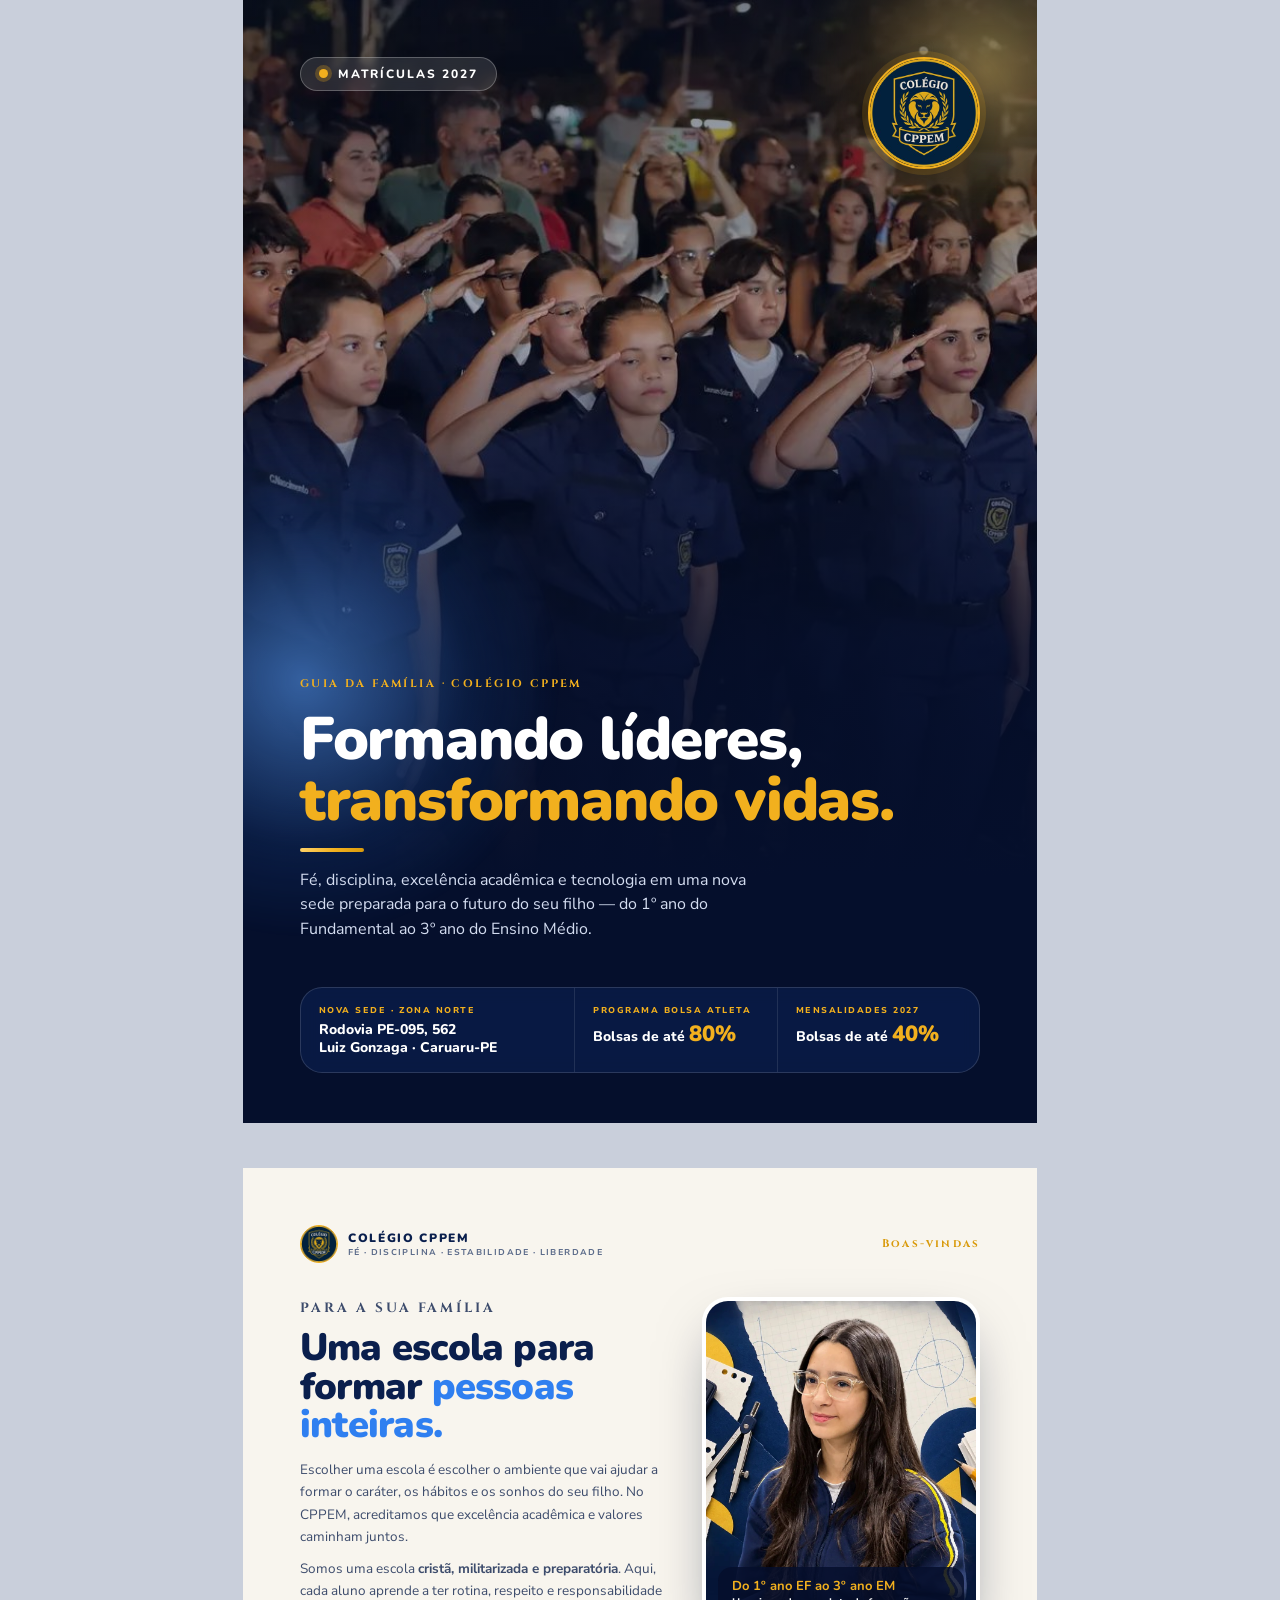
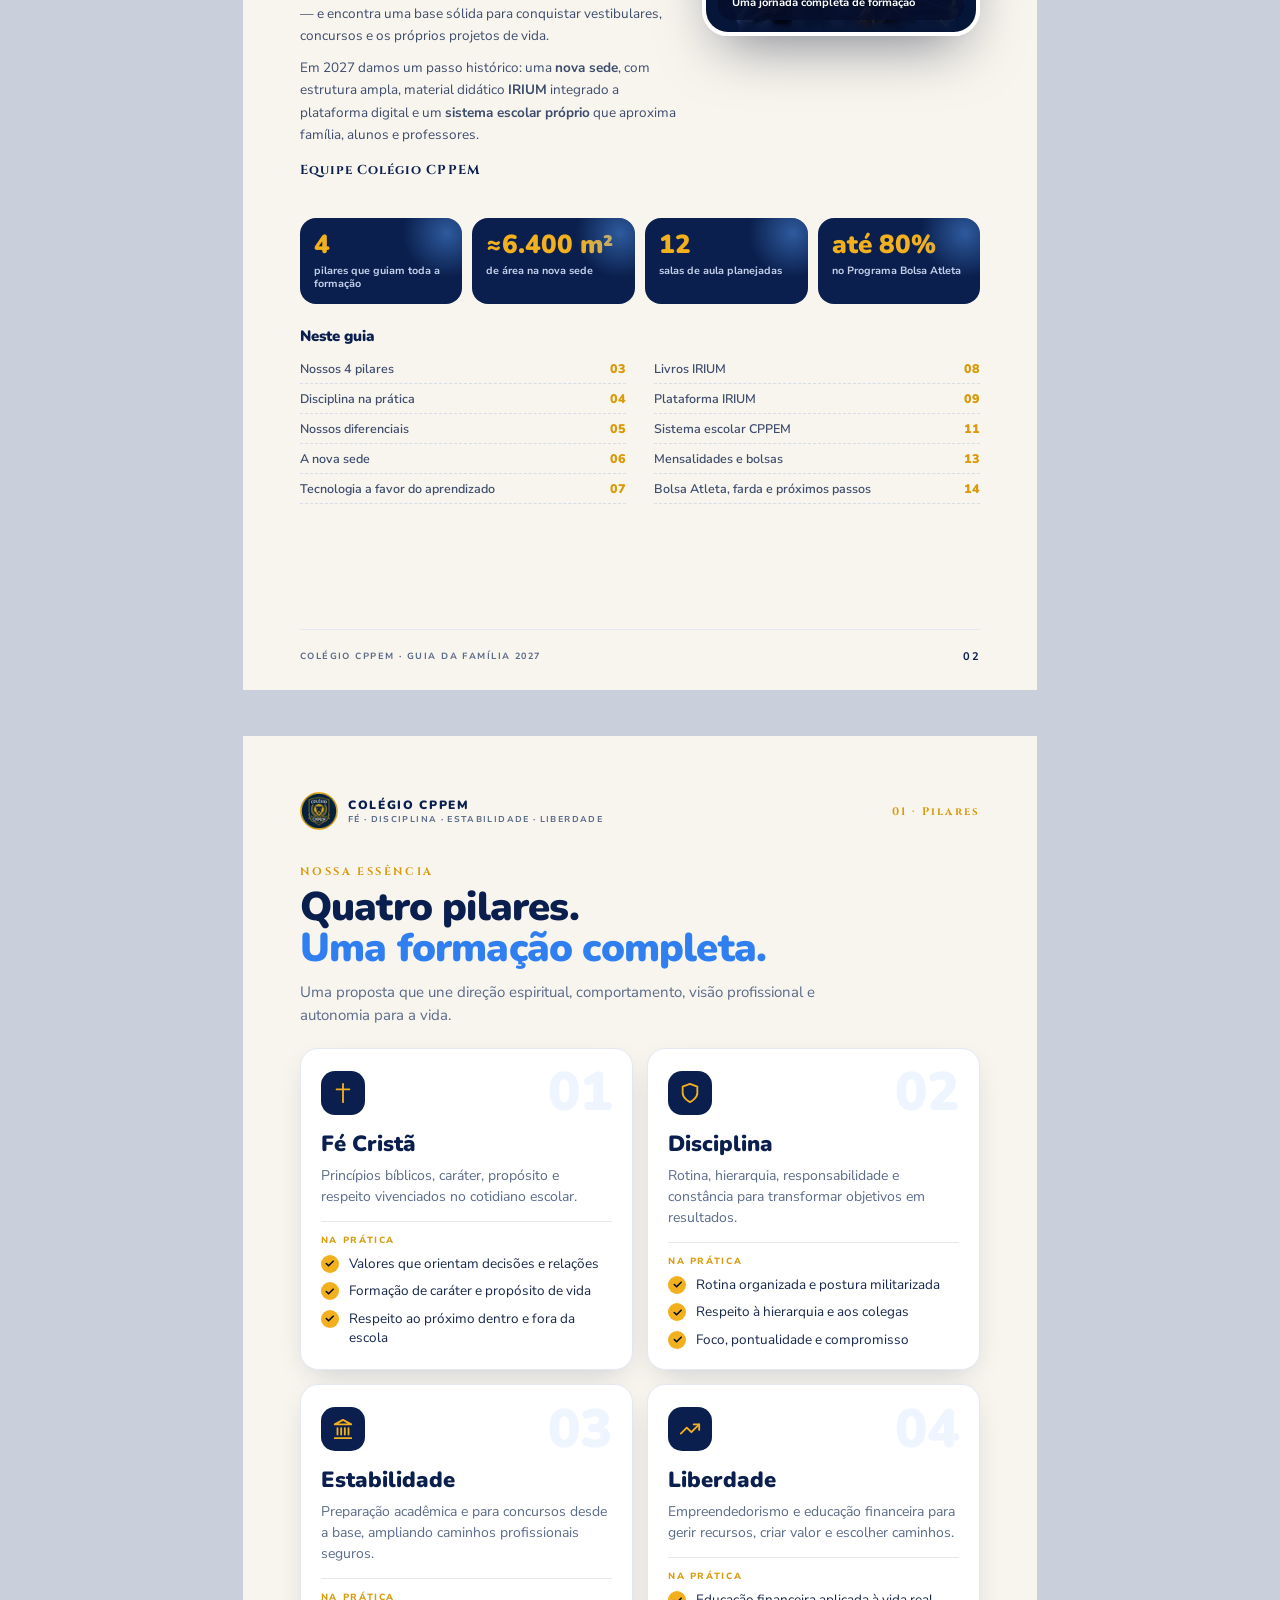
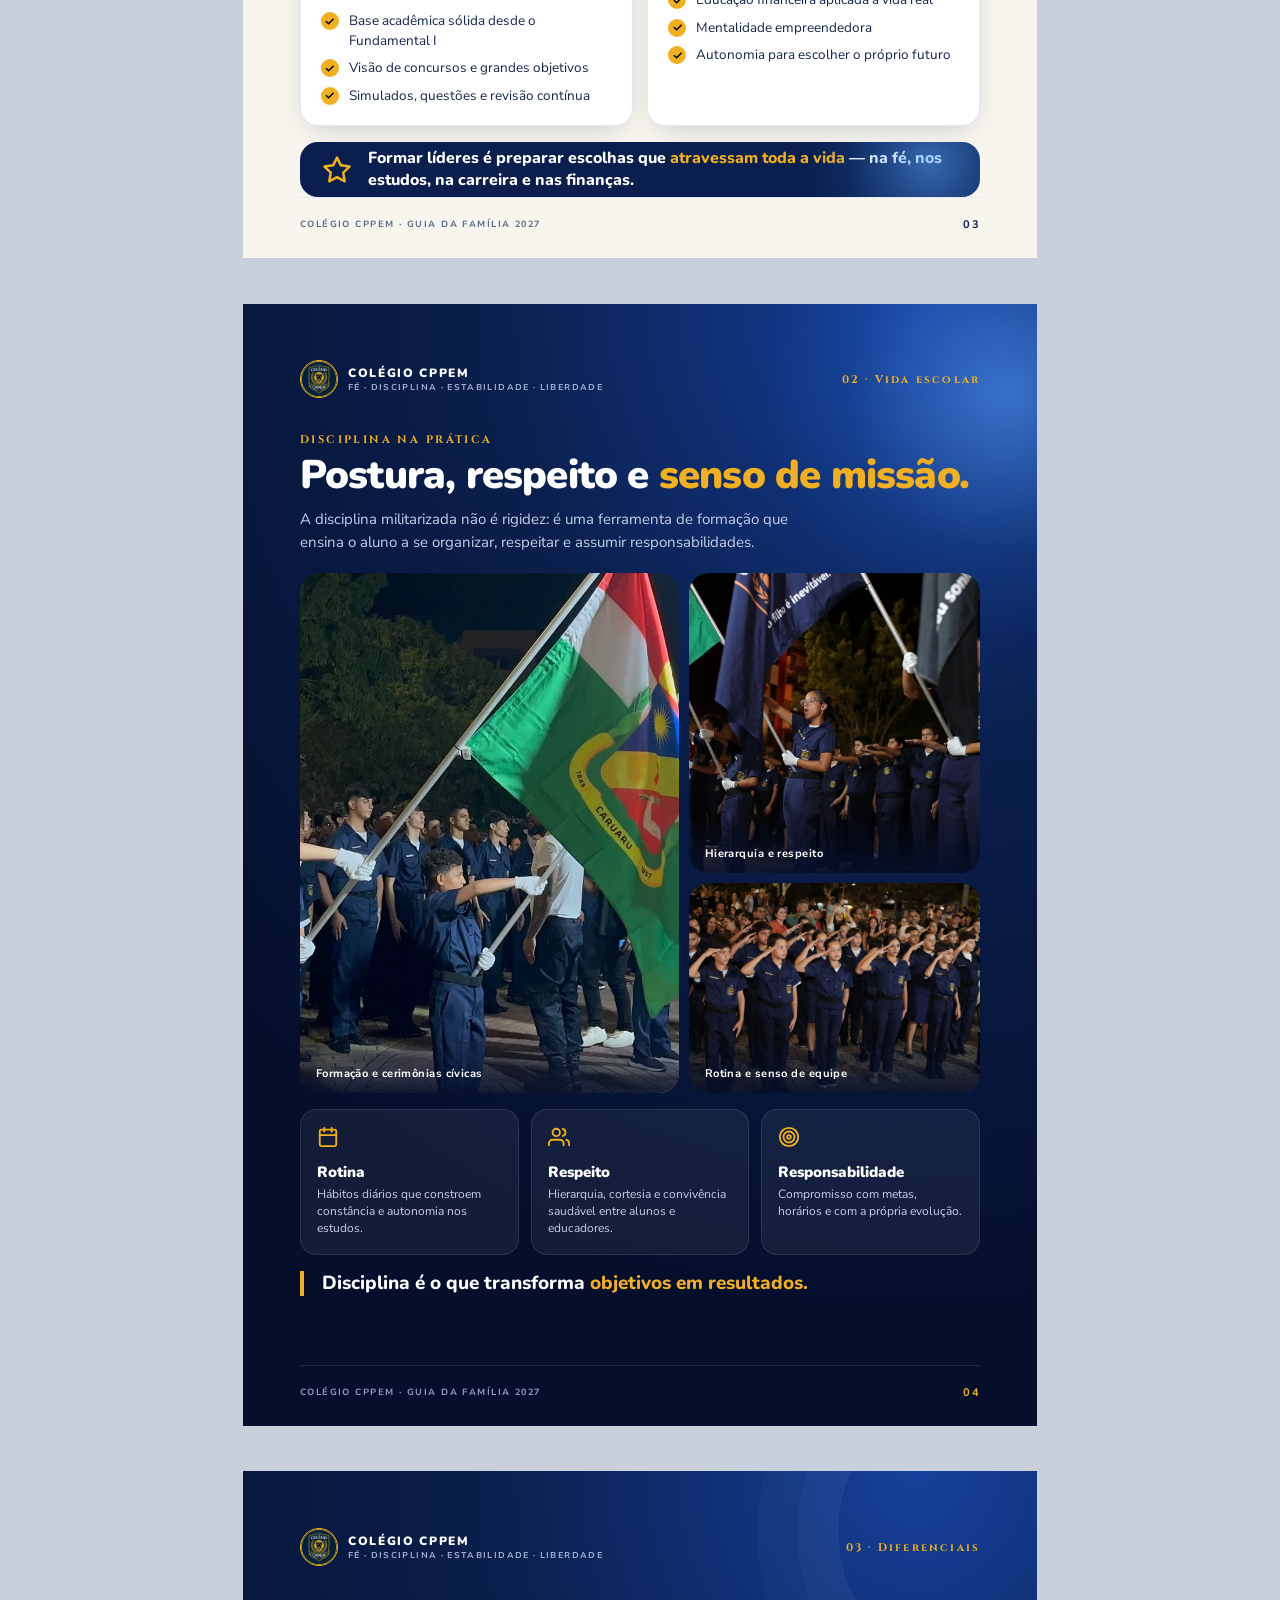
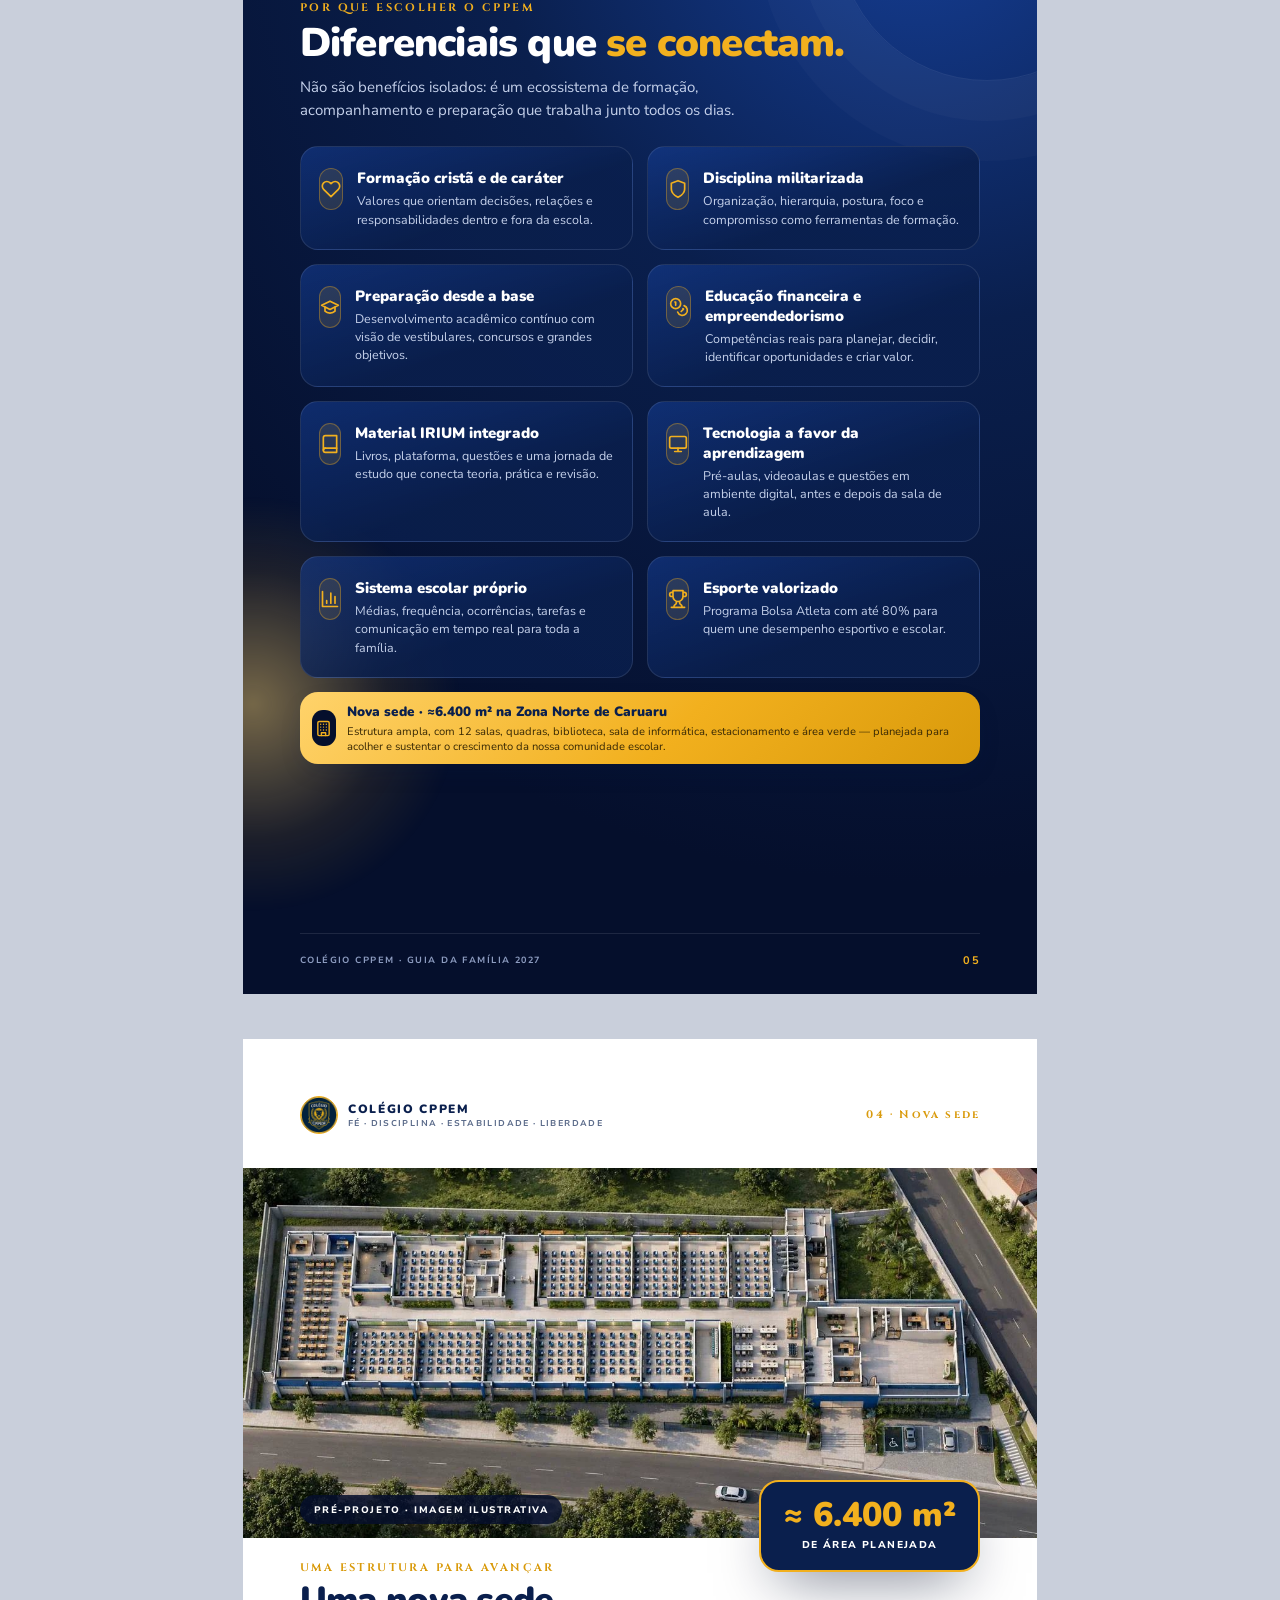
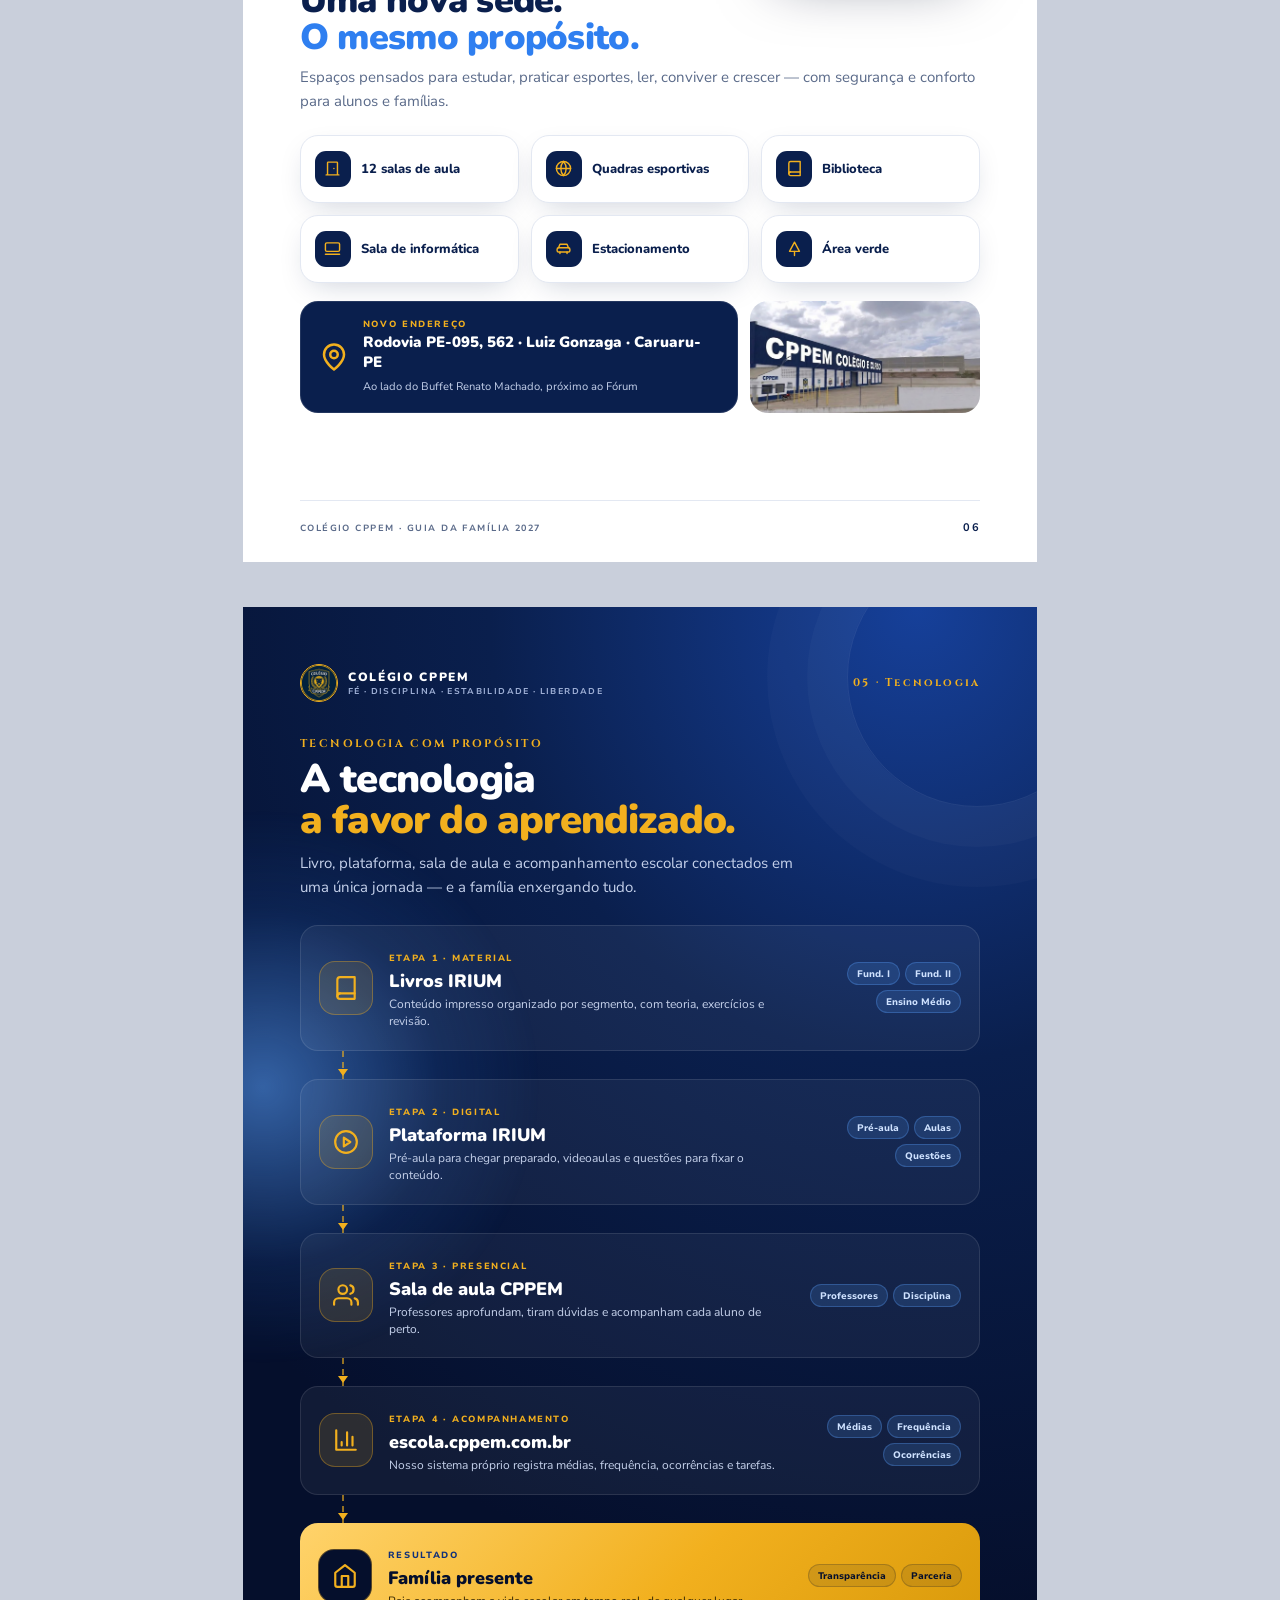
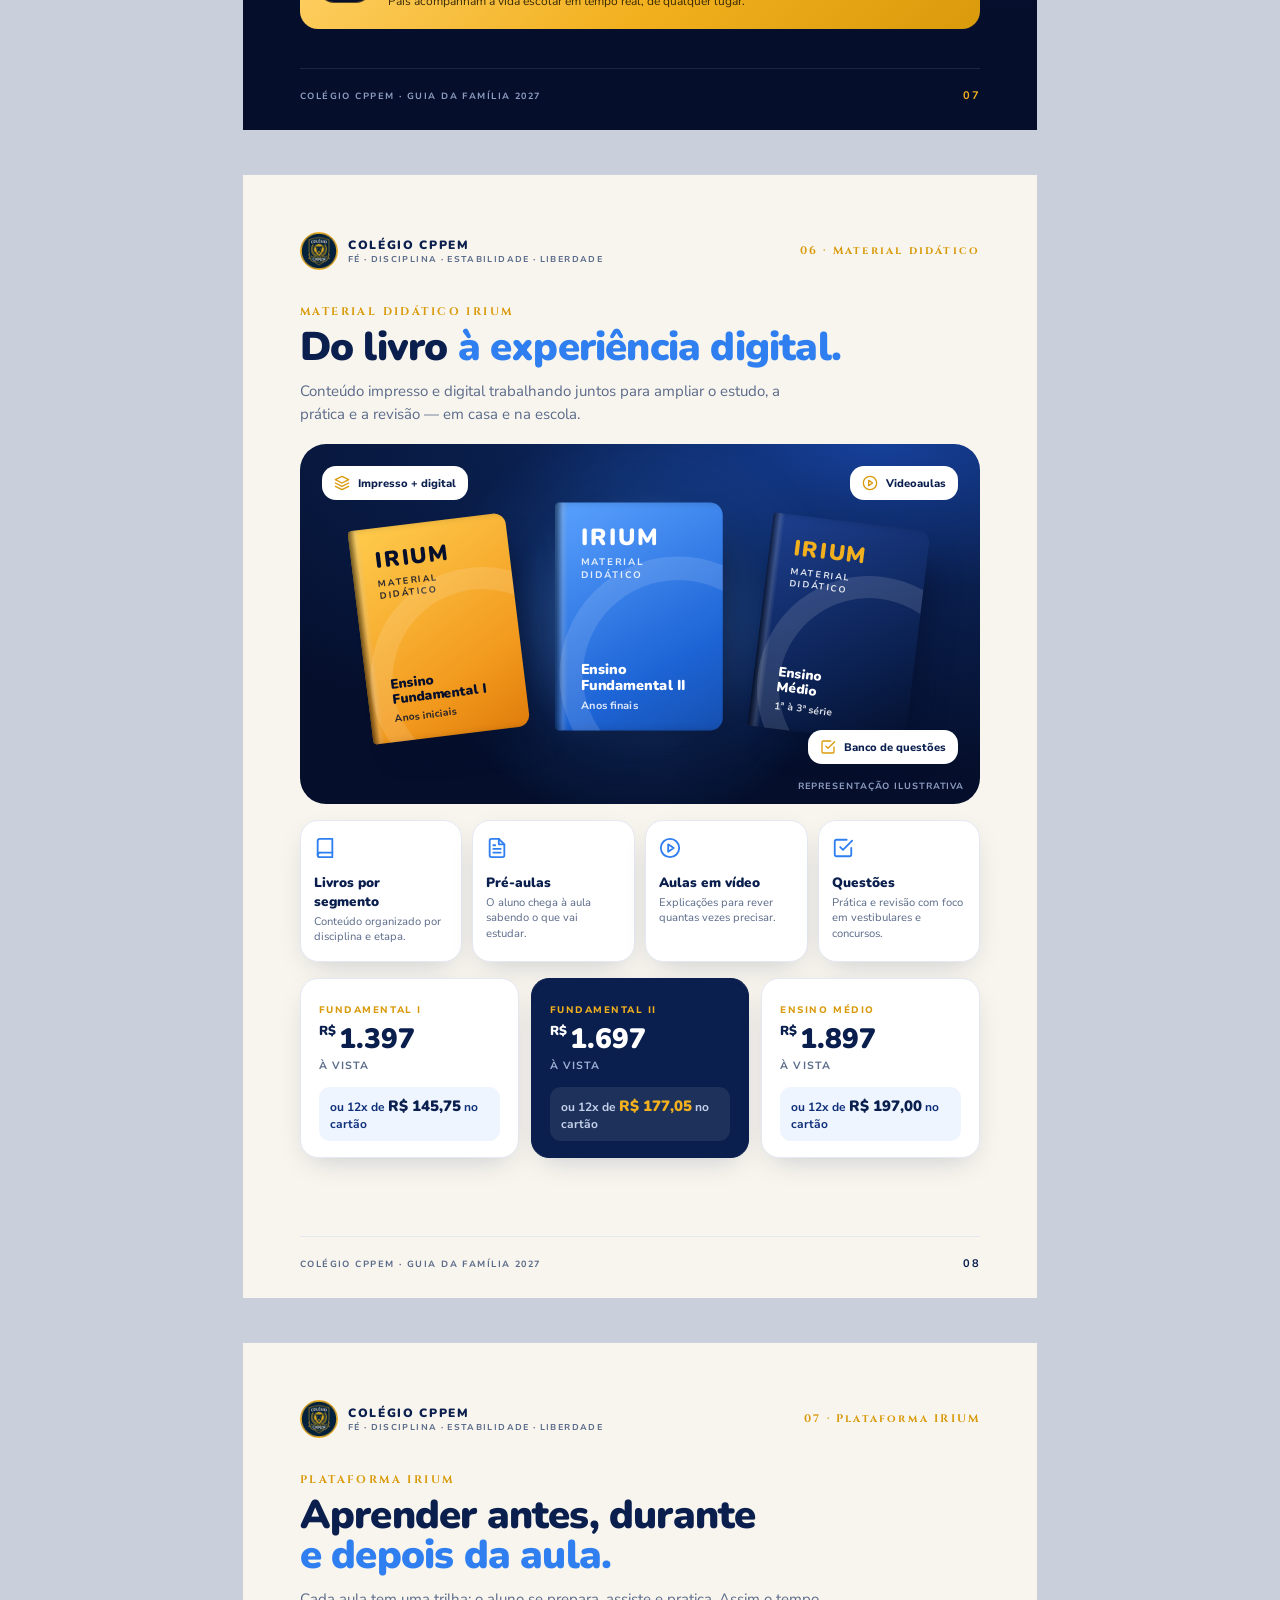
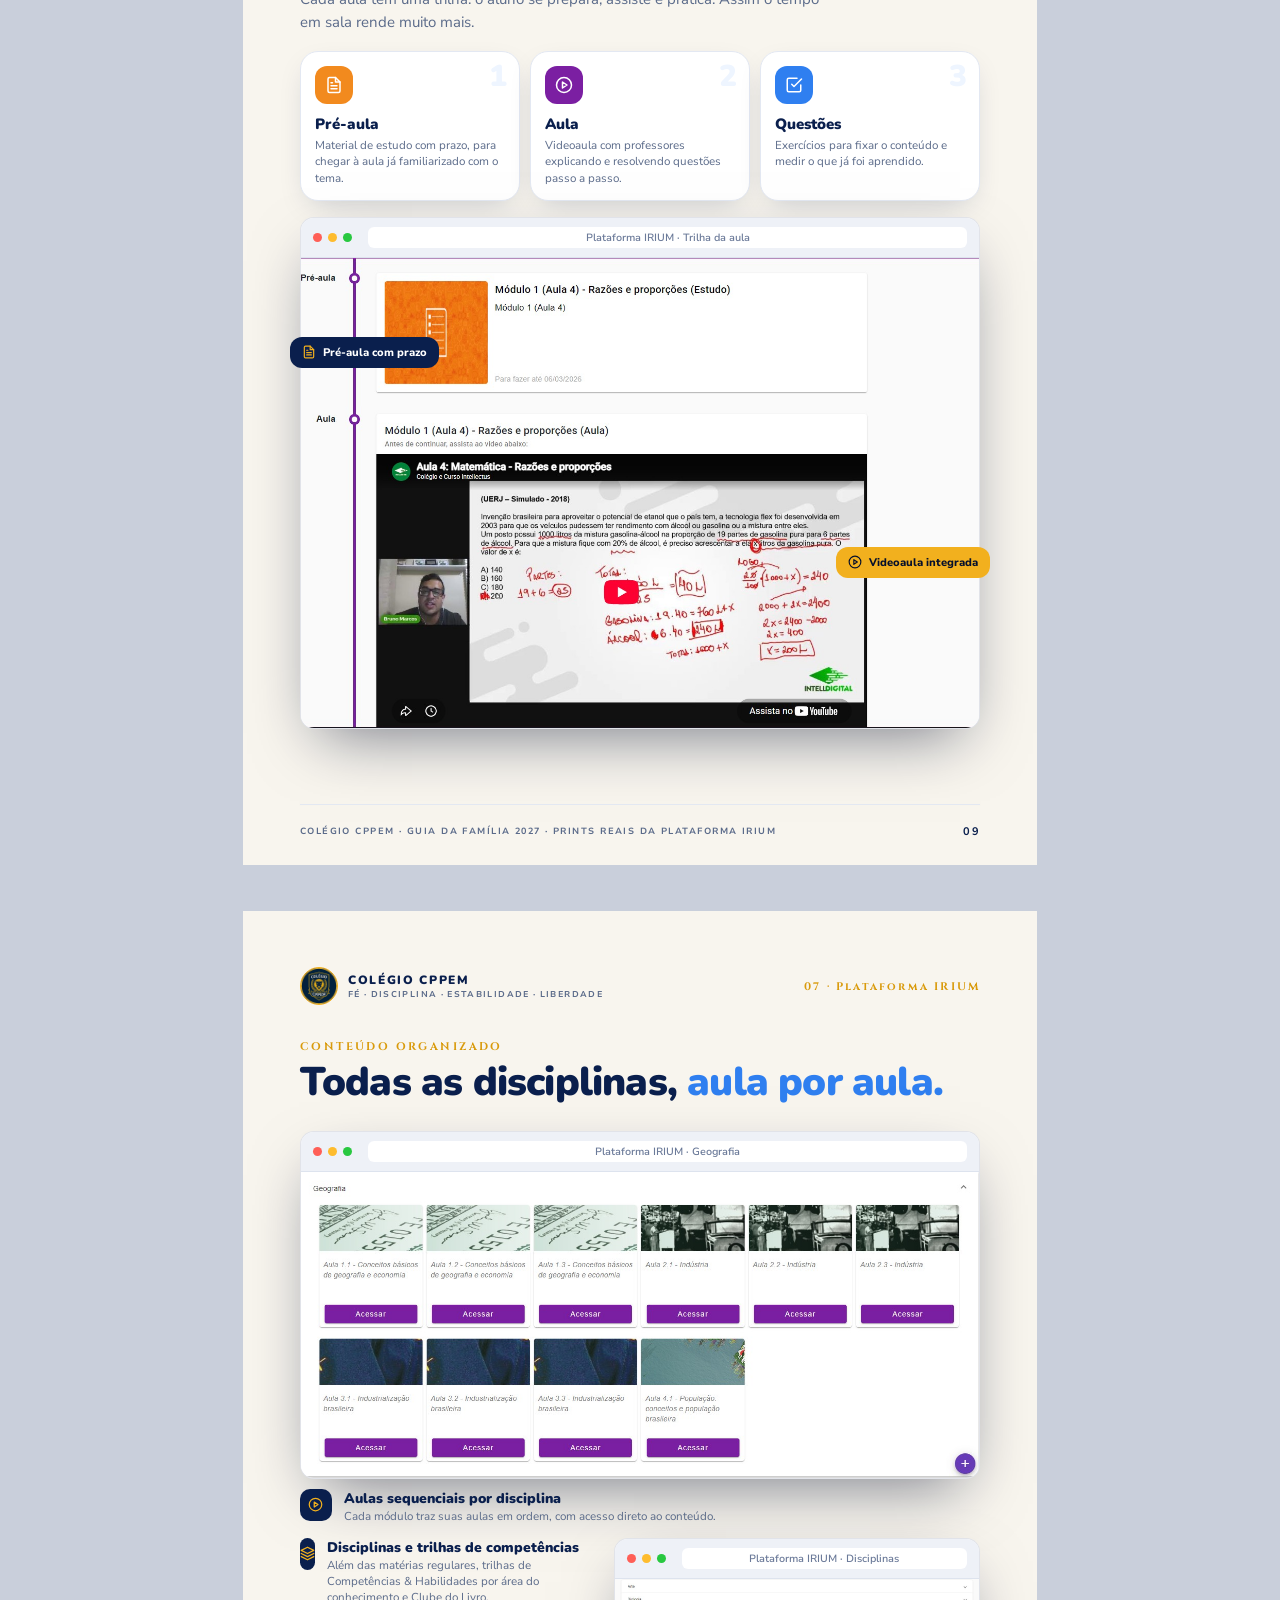
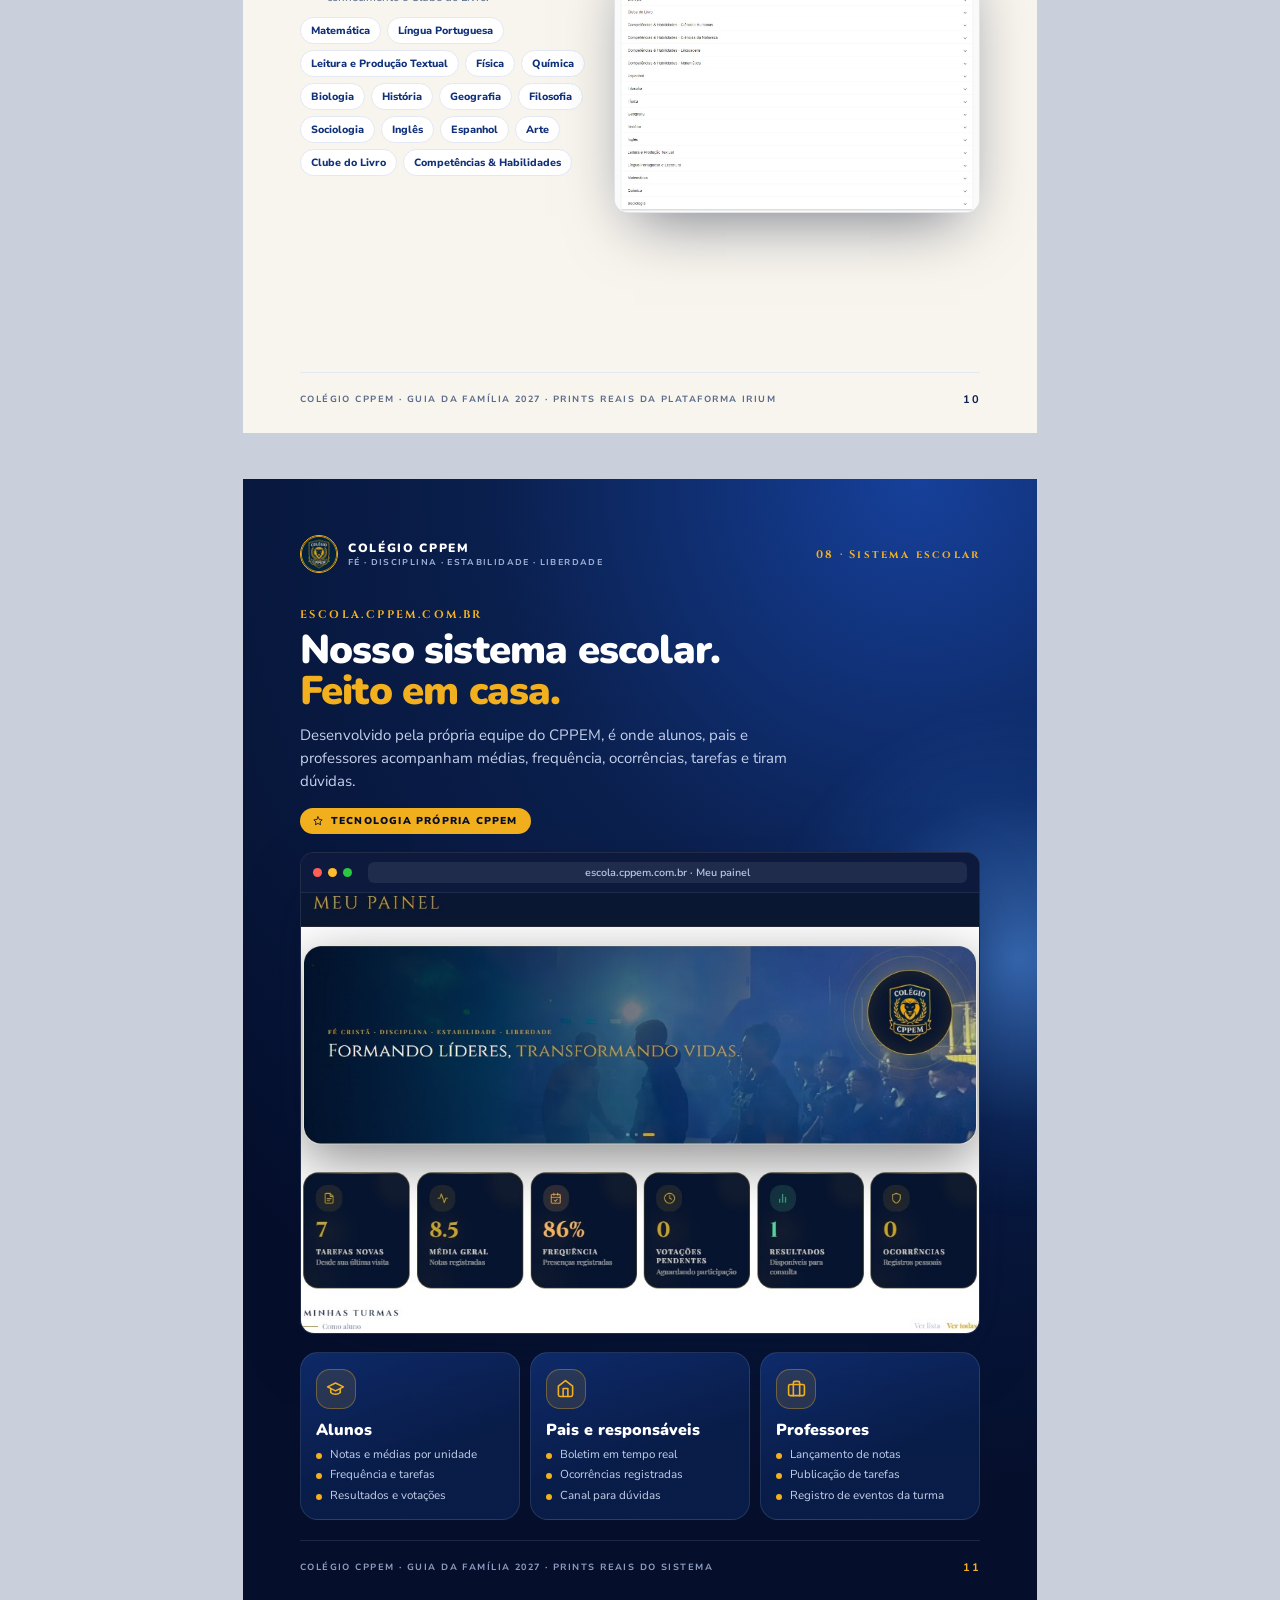
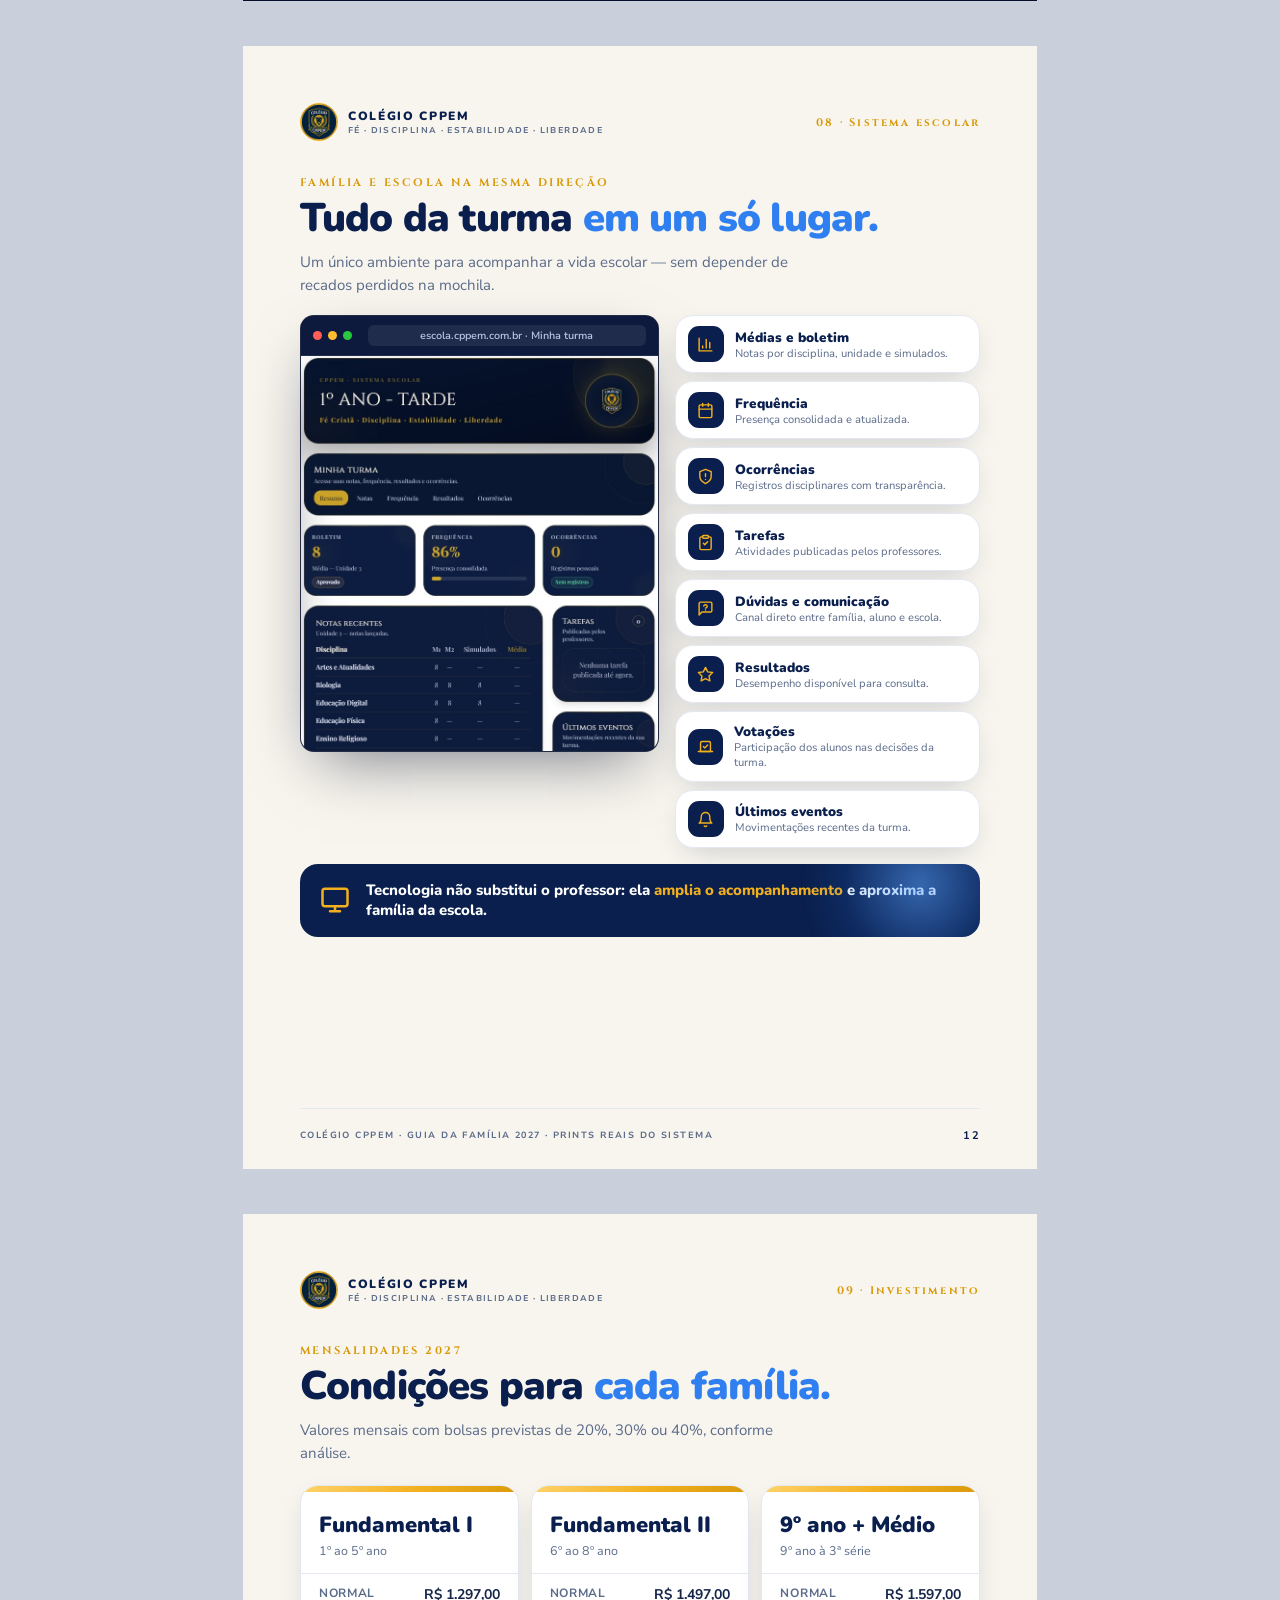
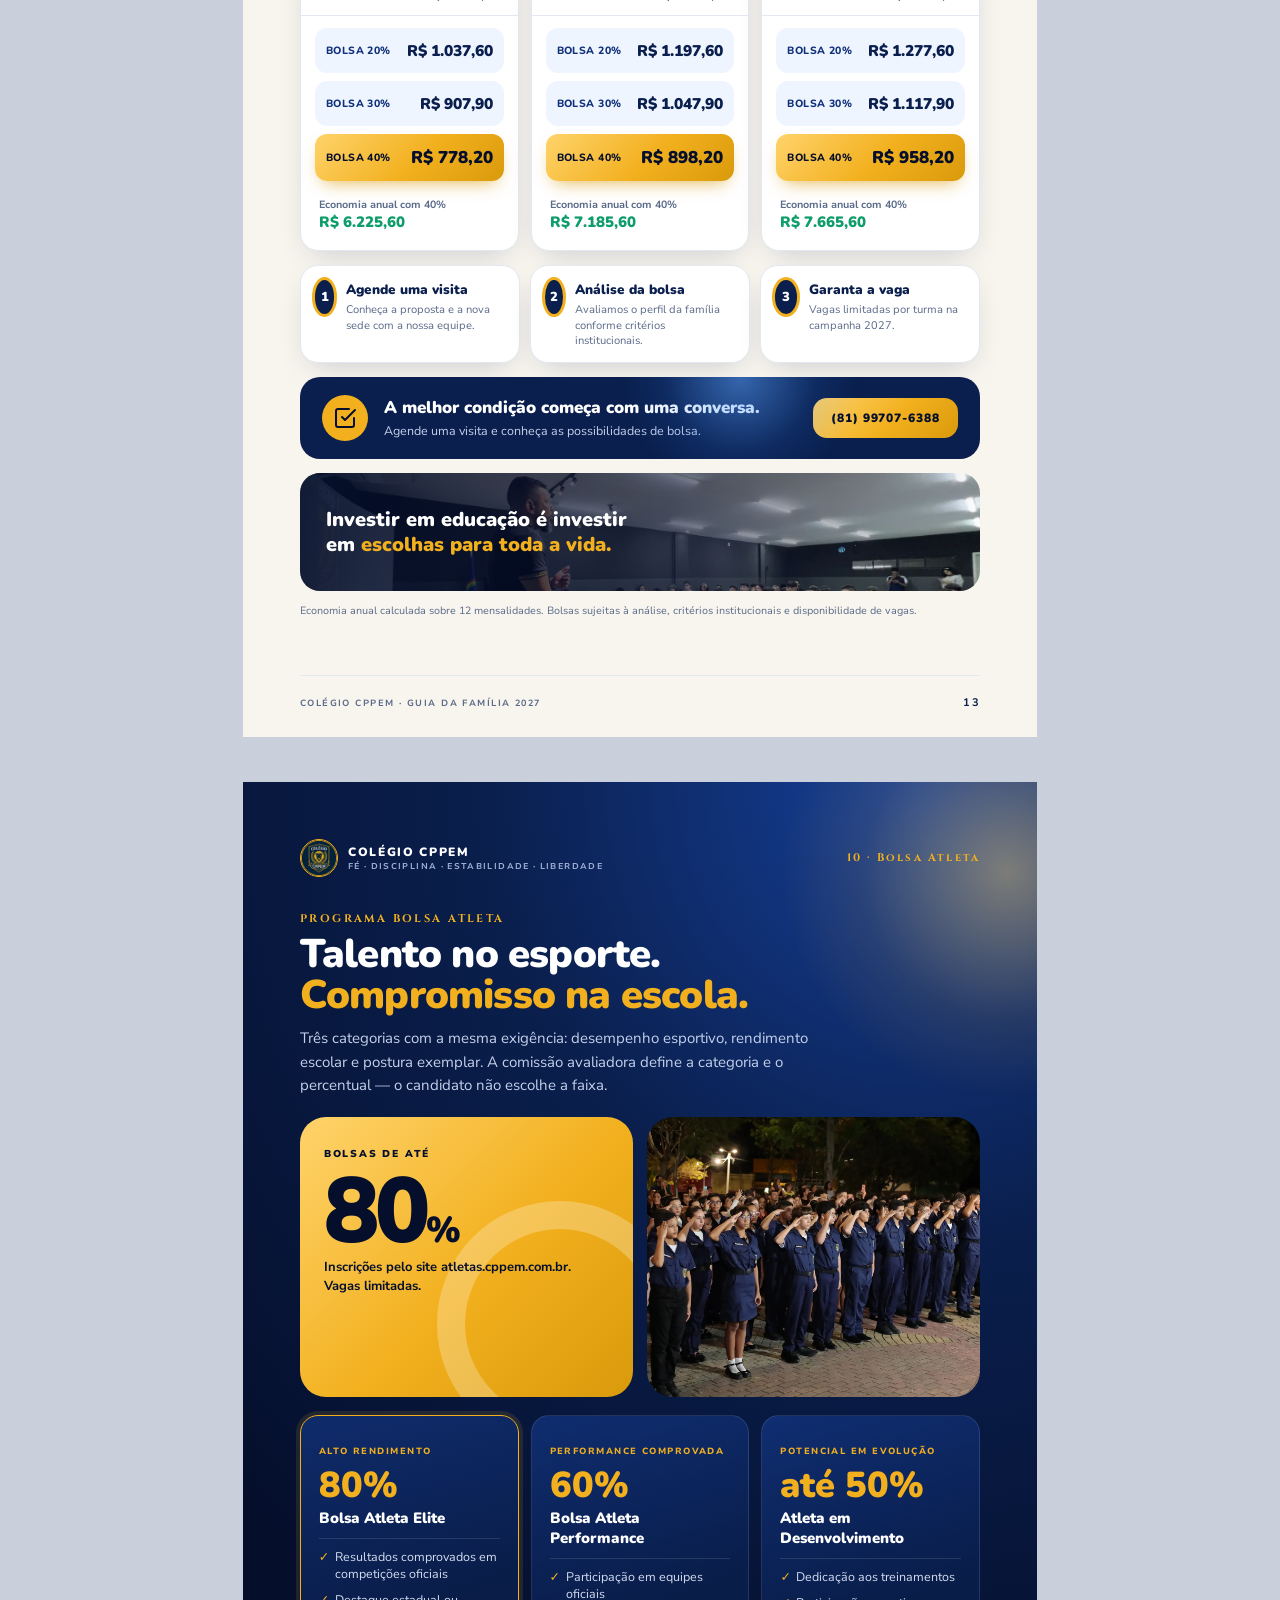
==== commit 86c8d3f5: "Bolsa Atleta: requisitos oficiais e link de inscrição - Requisitos por categoria e requisitos gerais" ====
--- a/guia-pdf.html
+++ b/guia-pdf.html
@@ -267,7 +267,7 @@
   .cta-strip .btn { margin-left: auto; background: var(--gradient-gold); color: var(--navy-950); padding: 12px 18px; border-radius: 14px; font-family: var(--font-display); font-weight: 900; font-size: 12px; letter-spacing: 0.08em; text-transform: uppercase; white-space: nowrap; }
 
   /* ---------- 14 bolsa atleta ---------- */
-  .athlete-hero { margin-top: 20px; height: 270px; display: grid; grid-template-columns: 1fr 1fr; gap: 14px; position: relative; z-index: 2; }
+  .athlete-hero { margin-top: 20px; height: 280px; display: grid; grid-template-columns: 1fr 1fr; gap: 14px; position: relative; z-index: 2; }
   .athlete-max { background: var(--gradient-gold); color: var(--navy-950); border-radius: 26px; padding: 24px; position: relative; overflow: hidden; }
   .athlete-max::after { content: ""; position: absolute; right: -50px; bottom: -50px; width: 190px; height: 190px; border-radius: 50%; border: 28px solid rgba(255, 255, 255, 0.25); }
   .athlete-max small { font-size: 10px; letter-spacing: 0.18em; font-weight: 900; text-transform: uppercase; }
@@ -287,6 +287,38 @@
   .criteria .icon { font-size: 22px; color: var(--gold); }
   .criteria b { display: block; font-family: var(--font-display); font-weight: 900; font-size: 14px; margin: 8px 0 3px; }
   .criteria p { font-size: 11px; color: #c4d0ea; line-height: 1.4; }
+
+
+  /* ---------- 14/15 bolsa atleta: categorias e inscrição ---------- */
+  .tier-cards { display: grid; grid-template-columns: repeat(3, 1fr); gap: 12px; margin-top: 18px; position: relative; z-index: 2; }
+  .tier-card { padding: 22px 18px; border-radius: var(--radius); background: linear-gradient(160deg, rgba(22, 64, 154, 0.55), rgba(10, 31, 77, 0.85) 60%); border: 1px solid rgba(255, 255, 255, 0.1); }
+  .tier-card.elite { border: 1.5px solid var(--gold); box-shadow: 0 0 0 4px rgba(242, 176, 30, 0.12); }
+  .tier-kicker { font-size: 9px; letter-spacing: 0.16em; font-weight: 800; color: var(--gold); text-transform: uppercase; }
+  .tier-pct { font-family: var(--font-display); font-weight: 900; font-size: 36px; color: var(--gold); line-height: 1; margin: 8px 0 4px; }
+  .tier-card b { display: block; font-family: var(--font-display); font-weight: 900; font-size: 15px; margin-bottom: 10px; }
+  .tier-card ul { list-style: none; display: grid; gap: 9px; border-top: 1px solid rgba(255, 255, 255, 0.12); padding-top: 10px; }
+  .tier-card li { font-size: 12.5px; line-height: 1.35; color: #d3dcf0; padding-left: 16px; position: relative; }
+  .tier-card li::before { content: "✓"; position: absolute; left: 0; color: var(--gold); font-weight: 900; }
+  .gen-title { display: flex; align-items: center; gap: 8px; font-family: var(--font-display); font-weight: 900; font-size: 14px; color: var(--navy-900); margin-bottom: 10px; }
+  .gen-title .icon { color: var(--gold-600); font-size: 18px; }
+  .gen-req { margin-top: 22px; padding: 20px 20px; position: relative; z-index: 2; }
+  .gen-req ol { list-style: none; counter-reset: req; display: grid; grid-template-columns: 1fr 1fr; gap: 10px 18px; }
+  .gen-req li { counter-increment: req; display: flex; gap: 10px; align-items: center; font-size: 12.5px; font-weight: 700; color: var(--ink); }
+  .gen-req li::before { content: counter(req, decimal-leading-zero); font-family: var(--font-display); font-weight: 900; font-size: 11px; color: var(--navy-950); background: var(--gold); border-radius: 7px; padding: 3px 6px; }
+  .apply-grid { display: grid; grid-template-columns: 1fr 200px; gap: 14px; margin-top: 14px; position: relative; z-index: 2; }
+  .prep { padding: 20px 20px; }
+  .prep .check-list { gap: 11px; }
+  .prep .check-list li { font-size: 12px; }
+  .prep .check-list b { color: var(--navy-900); }
+  .apply-qr { background: var(--navy-900); color: var(--white); border-radius: var(--radius); padding: 16px; display: flex; flex-direction: column; align-items: center; justify-content: center; text-align: center; gap: 8px; border: 2px solid var(--gold); }
+  .apply-qr .qr { width: 150px; padding: 10px; }
+  .apply-qr b { font-family: var(--font-display); font-weight: 900; font-size: 14px; color: var(--gold); }
+  .apply-qr span { font-size: 11px; color: #c4d0ea; }
+  .rules { display: grid; grid-template-columns: repeat(3, 1fr); gap: 12px; margin-top: 14px; position: relative; z-index: 2; }
+  .rules div { background: var(--white); border: 1px solid var(--line); border-radius: 16px; padding: 18px 16px; box-shadow: var(--shadow-card); }
+  .rules .icon { font-size: 20px; color: var(--blue-500); }
+  .rules b { display: block; font-family: var(--font-display); font-weight: 900; font-size: 13.5px; color: var(--navy-900); margin: 6px 0 3px; }
+  .rules p { font-size: 11px; color: var(--muted); line-height: 1.4; }
 
   /* ---------- 15 farda ---------- */
   .uniform { display: grid; grid-template-columns: 0.85fr 1.15fr; gap: 16px; margin-top: 18px; position: relative; z-index: 2; }
@@ -789,7 +821,7 @@
   <footer class="page-foot"><span>Colégio CPPEM · Guia da Família 2027</span><b>13</b></footer>
 </section>
 
-<!-- ============ 14 · BOLSA ATLETA ============ -->
+<!-- ============ 14 · BOLSA ATLETA: CATEGORIAS ============ -->
 <section class="page dark on-dark">
   <div class="orb gold" style="width:460px;height:460px;right:-200px;top:-140px"></div>
   <header class="page-head">
@@ -799,26 +831,69 @@
   <div class="h-block">
     <p class="eyebrow">Programa Bolsa Atleta</p>
     <h2 class="title">Talento no esporte.<br><em>Compromisso na escola.</em></h2>
-    <p class="lead">Um programa para alunos atletas que unem desempenho esportivo, rendimento escolar e postura exemplar.</p>
+    <p class="lead">Três categorias com a mesma exigência: desempenho esportivo, rendimento escolar e postura exemplar. A comissão avaliadora define a categoria e o percentual — o candidato não escolhe a faixa.</p>
   </div>
   <div class="athlete-hero">
-    <div class="athlete-max"><small>Bolsas de até</small><p class="huge">80<span>%</span></p><p>Percentual definido pela comissão avaliadora conforme a categoria do atleta.</p></div>
+    <div class="athlete-max"><small>Bolsas de até</small><p class="huge">80<span>%</span></p><p>Inscrições pelo site atletas.cppem.com.br. Vagas limitadas.</p></div>
     <div class="athlete-photo"><img src="assets/img/turma-campo.jpg" alt="Alunos do CPPEM reunidos em campo"></div>
   </div>
-  <div class="tiers">
-    <div class="card-dark tier"><p class="pct">80%<small>de bolsa</small></p><div><b>Atleta Elite</b><p>Destaque esportivo de alto rendimento, aliado a bom desempenho escolar e conduta exemplar.</p></div></div>
-    <div class="card-dark tier"><p class="pct">60%<small>de bolsa</small></p><div><b>Atleta Performance</b><p>Atleta com resultados consistentes em competições e compromisso com os estudos.</p></div></div>
-    <div class="card-dark tier"><p class="pct">até 50%<small>de bolsa</small></p><div><b>Atleta em Desenvolvimento</b><p>Jovens talentos em evolução, com dedicação ao esporte e à escola.</p></div></div>
-  </div>
-  <div class="criteria">
-    <div><svg class="icon"><use href="#i-trophy"/></svg><b>Desempenho esportivo</b><p>Resultados e potencial na modalidade.</p></div>
-    <div><svg class="icon"><use href="#i-chart"/></svg><b>Rendimento escolar</b><p>Compromisso acadêmico ao longo do ano.</p></div>
-    <div><svg class="icon"><use href="#i-shield"/></svg><b>Postura exemplar</b><p>Disciplina, respeito e espírito de equipe.</p></div>
-  </div>
+  <div class="tier-cards">
+    <div class="tier-card elite"><span class="tier-kicker">Alto rendimento</span><p class="tier-pct">80%</p><b>Bolsa Atleta Elite</b>
+      <ul><li>Resultados comprovados em competições oficiais</li><li>Destaque estadual ou nacional</li><li>Liderança e postura exemplar</li><li>Dedicação consistente aos treinos</li></ul></div>
+    <div class="tier-card"><span class="tier-kicker">Performance comprovada</span><p class="tier-pct">60%</p><b>Bolsa Atleta Performance</b>
+      <ul><li>Participação em equipes oficiais</li><li>Resultados municipais e locais</li><li>Postura exemplar</li><li>Bom desempenho escolar</li></ul></div>
+    <div class="tier-card"><span class="tier-kicker">Potencial em evolução</span><p class="tier-pct">até 50%</p><b>Atleta em Desenvolvimento</b>
+      <ul><li>Dedicação aos treinamentos</li><li>Participação esportiva</li><li>Compromisso com os estudos</li><li>Evolução esportiva acompanhada</li></ul></div>
+  </div>
+  <p class="fine-print" style="margin-top:12px;position:relative;z-index:2">Os critérios orientam a análise, mas não representam aprovação automática. A existência das categorias não obriga o Colégio a conceder bolsas em todas as faixas.</p>
   <footer class="page-foot"><span>Colégio CPPEM · Guia da Família 2027 · Percentual definido pela comissão avaliadora</span><b>14</b></footer>
 </section>
 
-<!-- ============ 15 · FARDA ============ -->
+<!-- ============ 15 · BOLSA ATLETA: INSCRIÇÃO ============ -->
+<section class="page">
+  <header class="page-head">
+    <div class="brandmark"><div class="crest"><img src="assets/img/logo.jpg" alt=""></div><div><b>COLÉGIO CPPEM</b><small>Fé · Disciplina · Estabilidade · Liberdade</small></div></div>
+    <span class="section-no">10 · Bolsa Atleta</span>
+  </header>
+  <div class="h-block">
+    <p class="eyebrow">Como se candidatar</p>
+    <h2 class="title">Requisitos e<br><em>pré-candidatura.</em></h2>
+    <p class="lead">A pré-candidatura é feita online pelo responsável legal, em poucos minutos. Alunos atuais do CPPEM e novos candidatos podem se inscrever.</p>
+  </div>
+  <div class="gen-req card">
+    <p class="gen-title"><svg class="icon"><use href="#i-check-square"/></svg>Requisitos gerais — valem para todas as categorias</p>
+    <ol>
+      <li>Matrícula em centro de treinamento</li><li>Frequência escolar adequada</li><li>Cumprimento das atividades acadêmicas</li><li>Disciplina e respeito às normas</li><li>Participação esportiva comprovada</li><li>Representação do Colégio quando solicitado</li><li>Evolução esportiva e bom desempenho escolar</li>
+    </ol>
+  </div>
+  <div class="apply-grid">
+    <div class="card prep">
+      <p class="gen-title"><svg class="icon"><use href="#i-clipboard"/></svg>Tenha em mãos</p>
+      <ul class="check-list">
+        <li><span><b>Aluno:</b> nome completo, data de nascimento e série atual</span></li>
+        <li><span><b>Responsável:</b> nome, vínculo com o aluno e WhatsApp</span></li>
+        <li><span><b>Esporte:</b> modalidade, clube/equipe, treinador, desde quando treina e frequência semanal</span></li>
+        <li><span><b>Centro de treinamento:</b> nome do local onde treina</span></li>
+        <li><span><b>Resultados:</b> competição, ano, categoria e colocação</span></li>
+        <li><span><b>Comprovantes (opcional):</b> súmulas, certificados, declarações — até 5 arquivos de 3 MB (PDF, JPG, PNG ou WebP)</span></li>
+      </ul>
+    </div>
+    <div class="apply-qr">
+      <div class="qr"><img src="assets/img/qr-atletas.svg" alt="QR Code para a inscrição no Programa Bolsa Atleta"></div>
+      <b>atletas.cppem.com.br</b>
+      <span>Escaneie e faça a pré-candidatura</span>
+    </div>
+  </div>
+  <div class="rules">
+    <div><svg class="icon"><use href="#i-file"/></svg><b>Protocolo</b><p>Ao final do envio, a pré-candidatura gera um protocolo.</p></div>
+    <div><svg class="icon"><use href="#i-users"/></svg><b>Comissão avaliadora</b><p>Analisa documentos, desempenho, postura e vagas e define categoria e percentual.</p></div>
+    <div><svg class="icon"><use href="#i-chat"/></svg><b>Resultado</b><p>A equipe entra em contato pelo WhatsApp ou e-mail do responsável.</p></div>
+  </div>
+  <p class="fine-print" style="margin-top:12px;position:relative;z-index:2">A inscrição não garante a bolsa. Comprovantes não são obrigatórios no envio, mas ajudam a comissão e podem ser solicitados durante a análise.</p>
+  <footer class="page-foot"><span>Colégio CPPEM · Guia da Família 2027 · Concessão sujeita à análise e disponibilidade</span><b>15</b></footer>
+</section>
+
+<!-- ============ 16 · FARDA ============ -->
 <section class="page">
   <header class="page-head">
     <div class="brandmark"><div class="crest"><img src="assets/img/logo.jpg" alt=""></div><div><b>COLÉGIO CPPEM</b><small>Fé · Disciplina · Estabilidade · Liberdade</small></div></div>
@@ -855,10 +930,10 @@
     <div class="card"><svg class="icon"><use href="#i-users"/></svg><b>Igualdade</b><p>Todos com a mesma farda, sem distinções.</p></div>
     <div class="card"><svg class="icon"><use href="#i-heart"/></svg><b>Pertencimento</b><p>Orgulho de representar o CPPEM.</p></div>
   </div>
-  <footer class="page-foot"><span>Colégio CPPEM · Guia da Família 2027 · Valores sujeitos à disponibilidade de tamanhos</span><b>15</b></footer>
-</section>
-
-<!-- ============ 16 · RESUMO + PASSOS ============ -->
+  <footer class="page-foot"><span>Colégio CPPEM · Guia da Família 2027 · Valores sujeitos à disponibilidade de tamanhos</span><b>16</b></footer>
+</section>
+
+<!-- ============ 17 · RESUMO + PASSOS ============ -->
 <section class="page">
   <header class="page-head">
     <div class="brandmark"><div class="crest"><img src="assets/img/logo.jpg" alt=""></div><div><b>COLÉGIO CPPEM</b><small>Fé · Disciplina · Estabilidade · Liberdade</small></div></div>
@@ -879,7 +954,7 @@
       </tbody>
     </table>
   </div>
-  <p class="fine-print" style="margin-top:10px;position:relative;z-index:2">* Livros do 9º ano conforme tabela do segmento correspondente — confirme com a secretaria. Farda vendida por peça (página 15).</p>
+  <p class="fine-print" style="margin-top:10px;position:relative;z-index:2">* Livros do 9º ano conforme tabela do segmento correspondente — confirme com a secretaria. Farda vendida por peça (página 16).</p>
   <div class="h-block" style="margin-top:24px">
     <p class="eyebrow">Próximos passos</p>
     <h2 class="title" style="font-size:30px">Como garantir a vaga</h2>
@@ -897,10 +972,10 @@
     <span class="btn">(81) 99707-6388</span>
   </div>
   <div class="invest-photo" style="margin-top:16px;height:130px"><img src="assets/img/turma-campo.jpg" alt="Alunos do CPPEM reunidos" style="object-position:center 55%"><p><span>Fé, disciplina, estabilidade e liberdade:<br><em>uma formação para toda a vida.</em></span></p></div>
-  <footer class="page-foot"><span>Colégio CPPEM · Guia da Família 2027</span><b>16</b></footer>
-</section>
-
-<!-- ============ 17 · CONTRACAPA ============ -->
+  <footer class="page-foot"><span>Colégio CPPEM · Guia da Família 2027</span><b>17</b></footer>
+</section>
+
+<!-- ============ 18 · CONTRACAPA ============ -->
 <section class="page dark on-dark back">
   <div class="back-photo"></div>
   <div class="back-shade"></div>
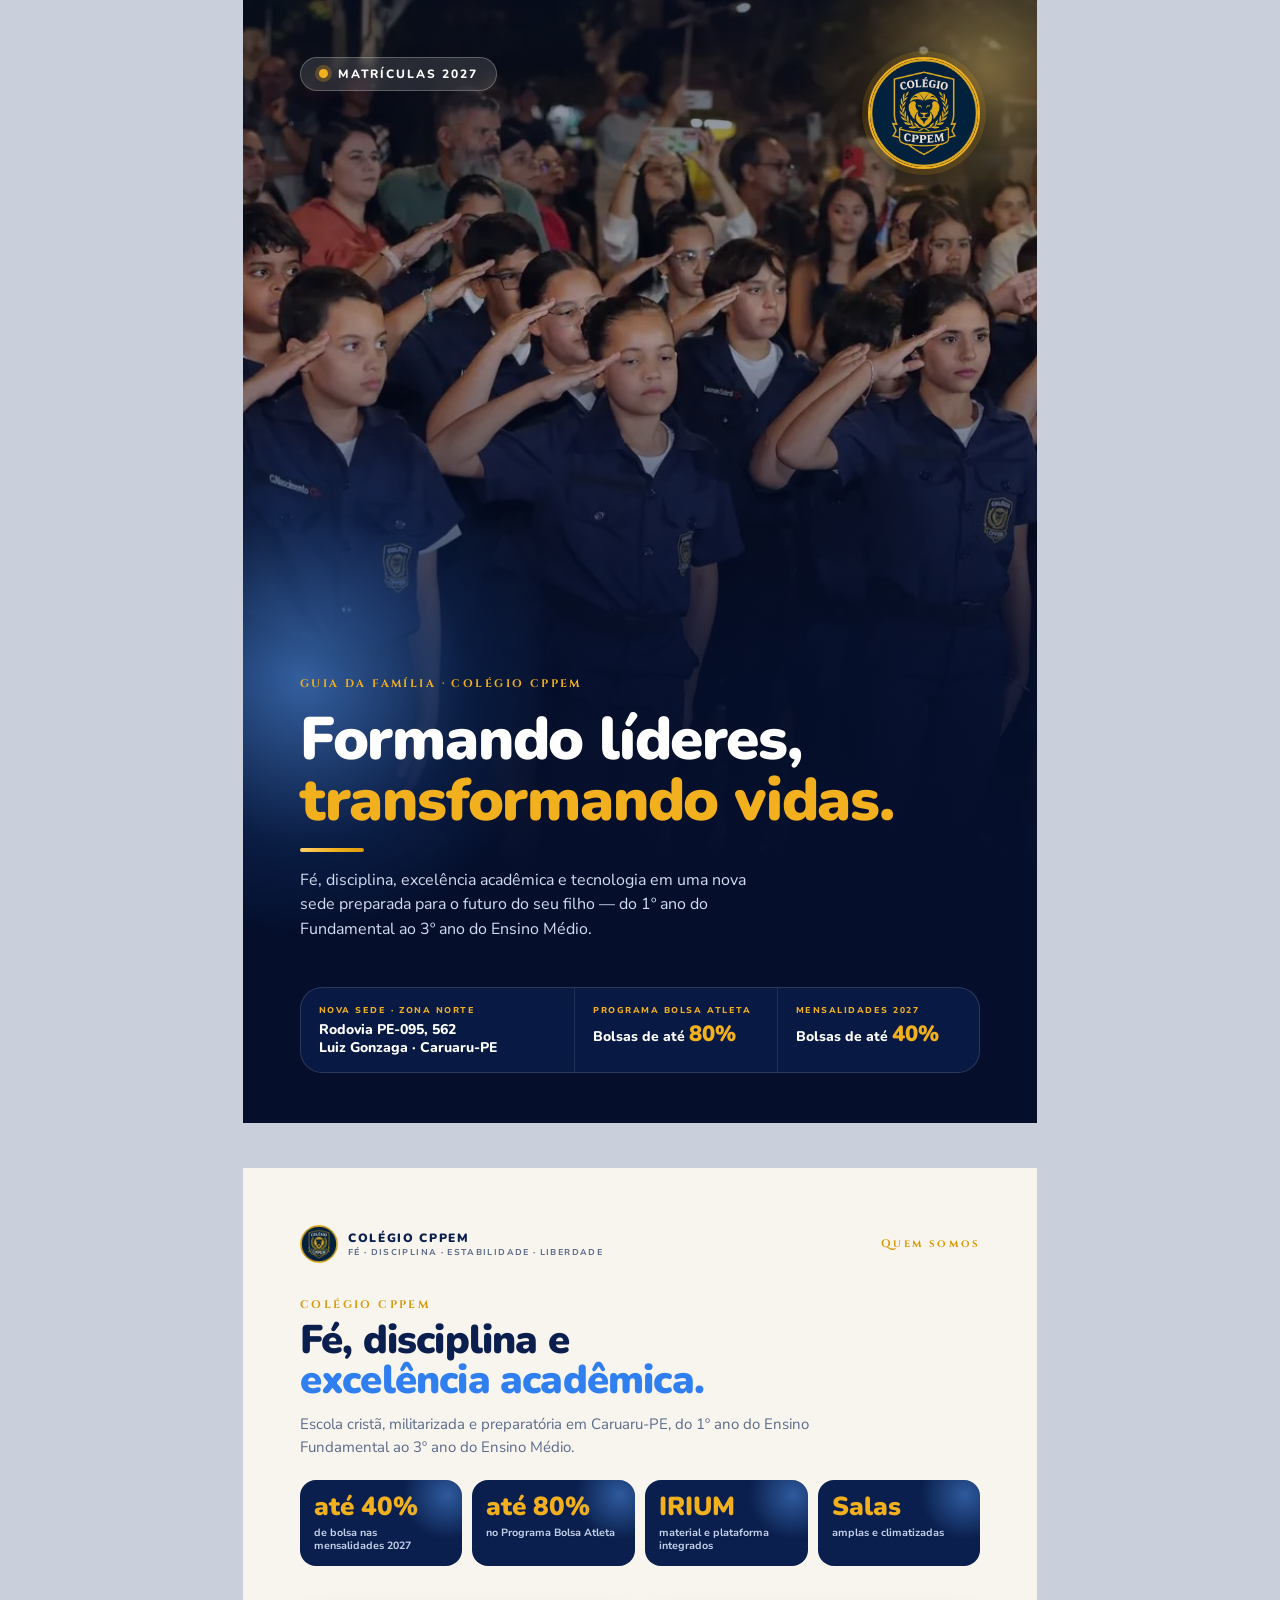
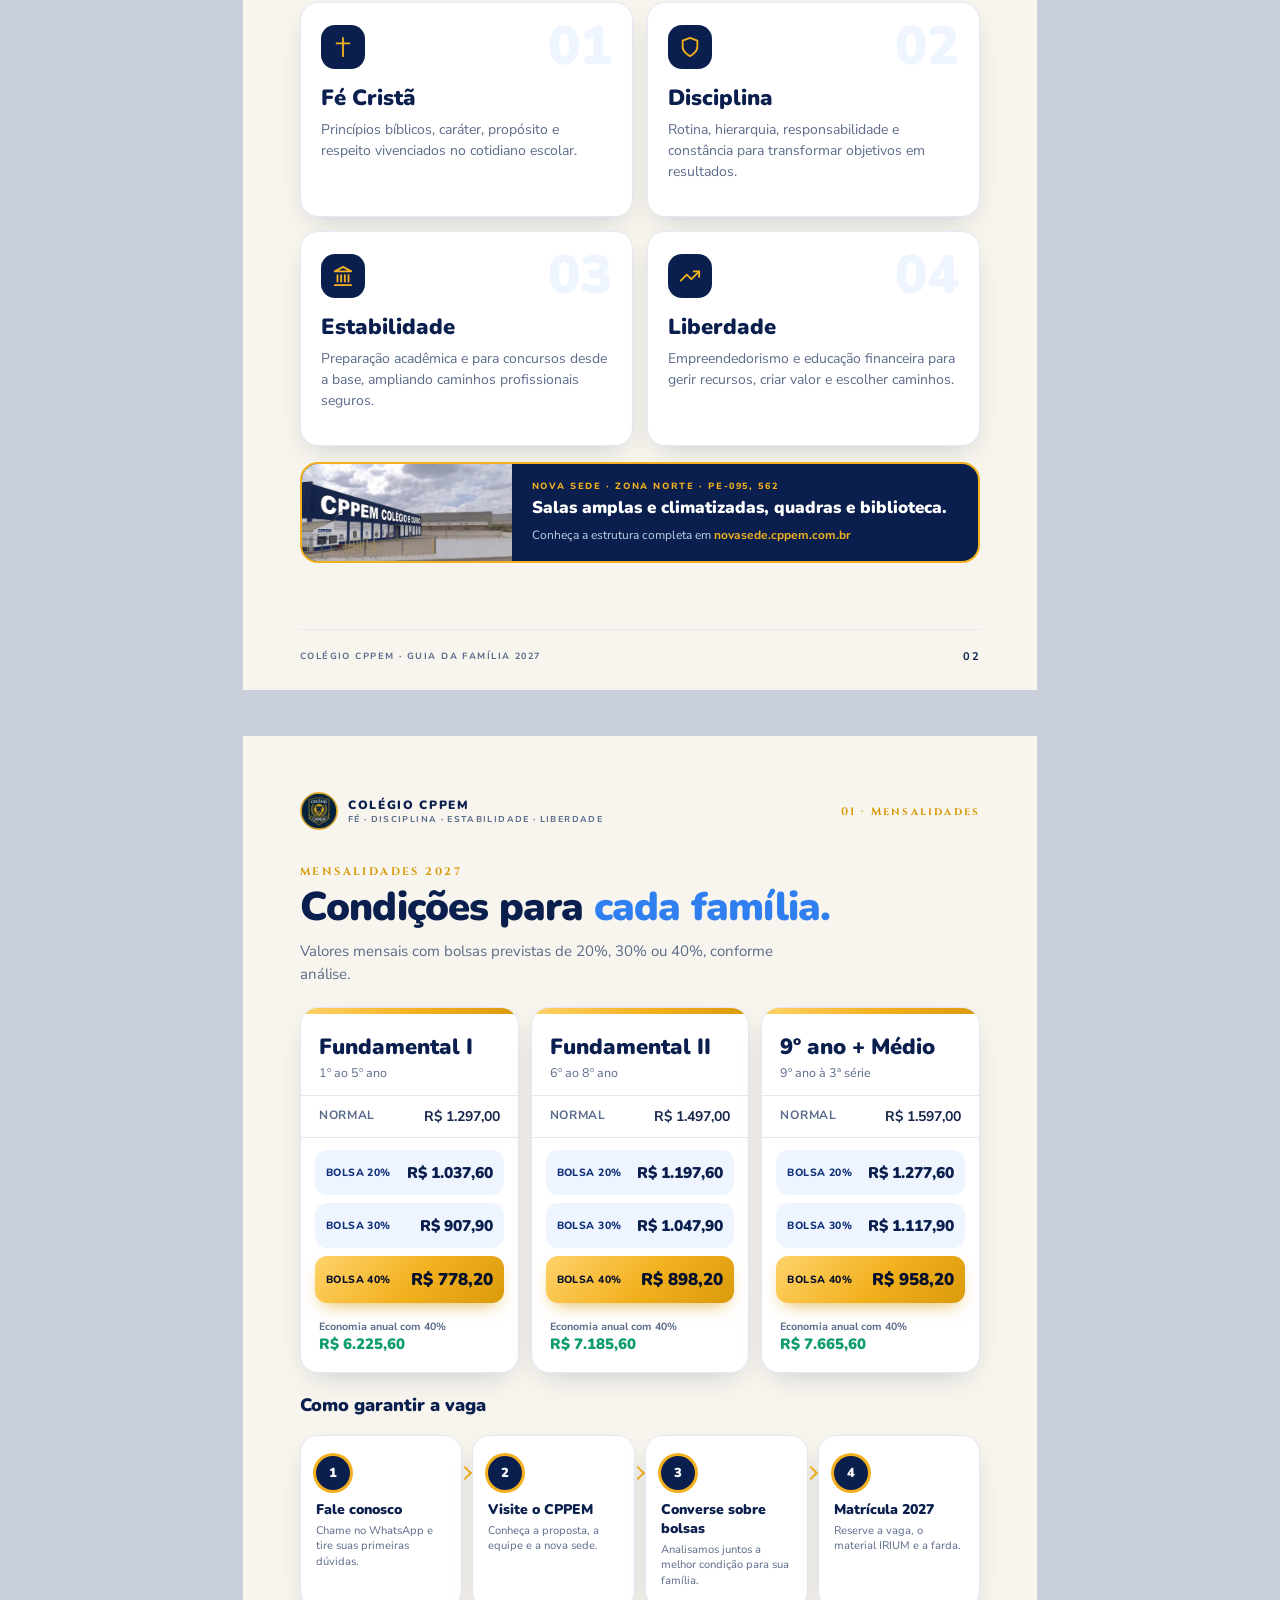
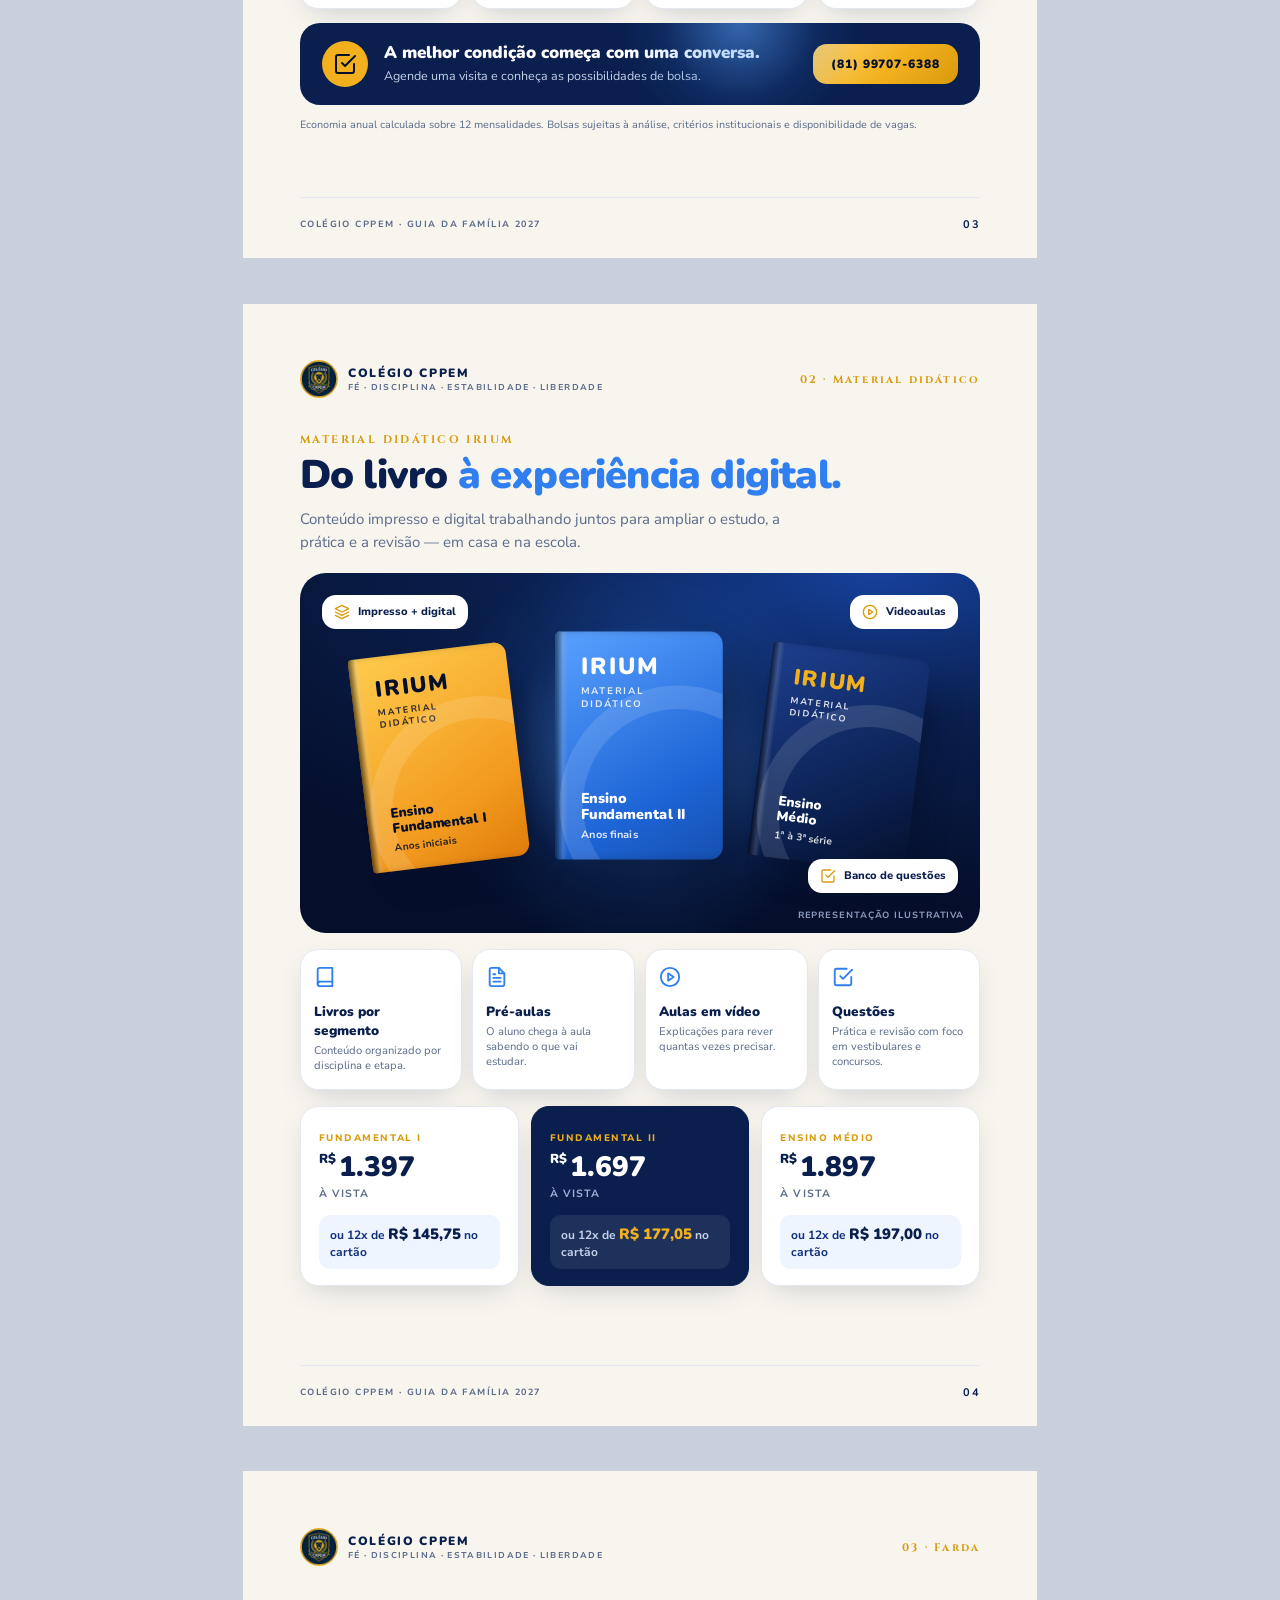
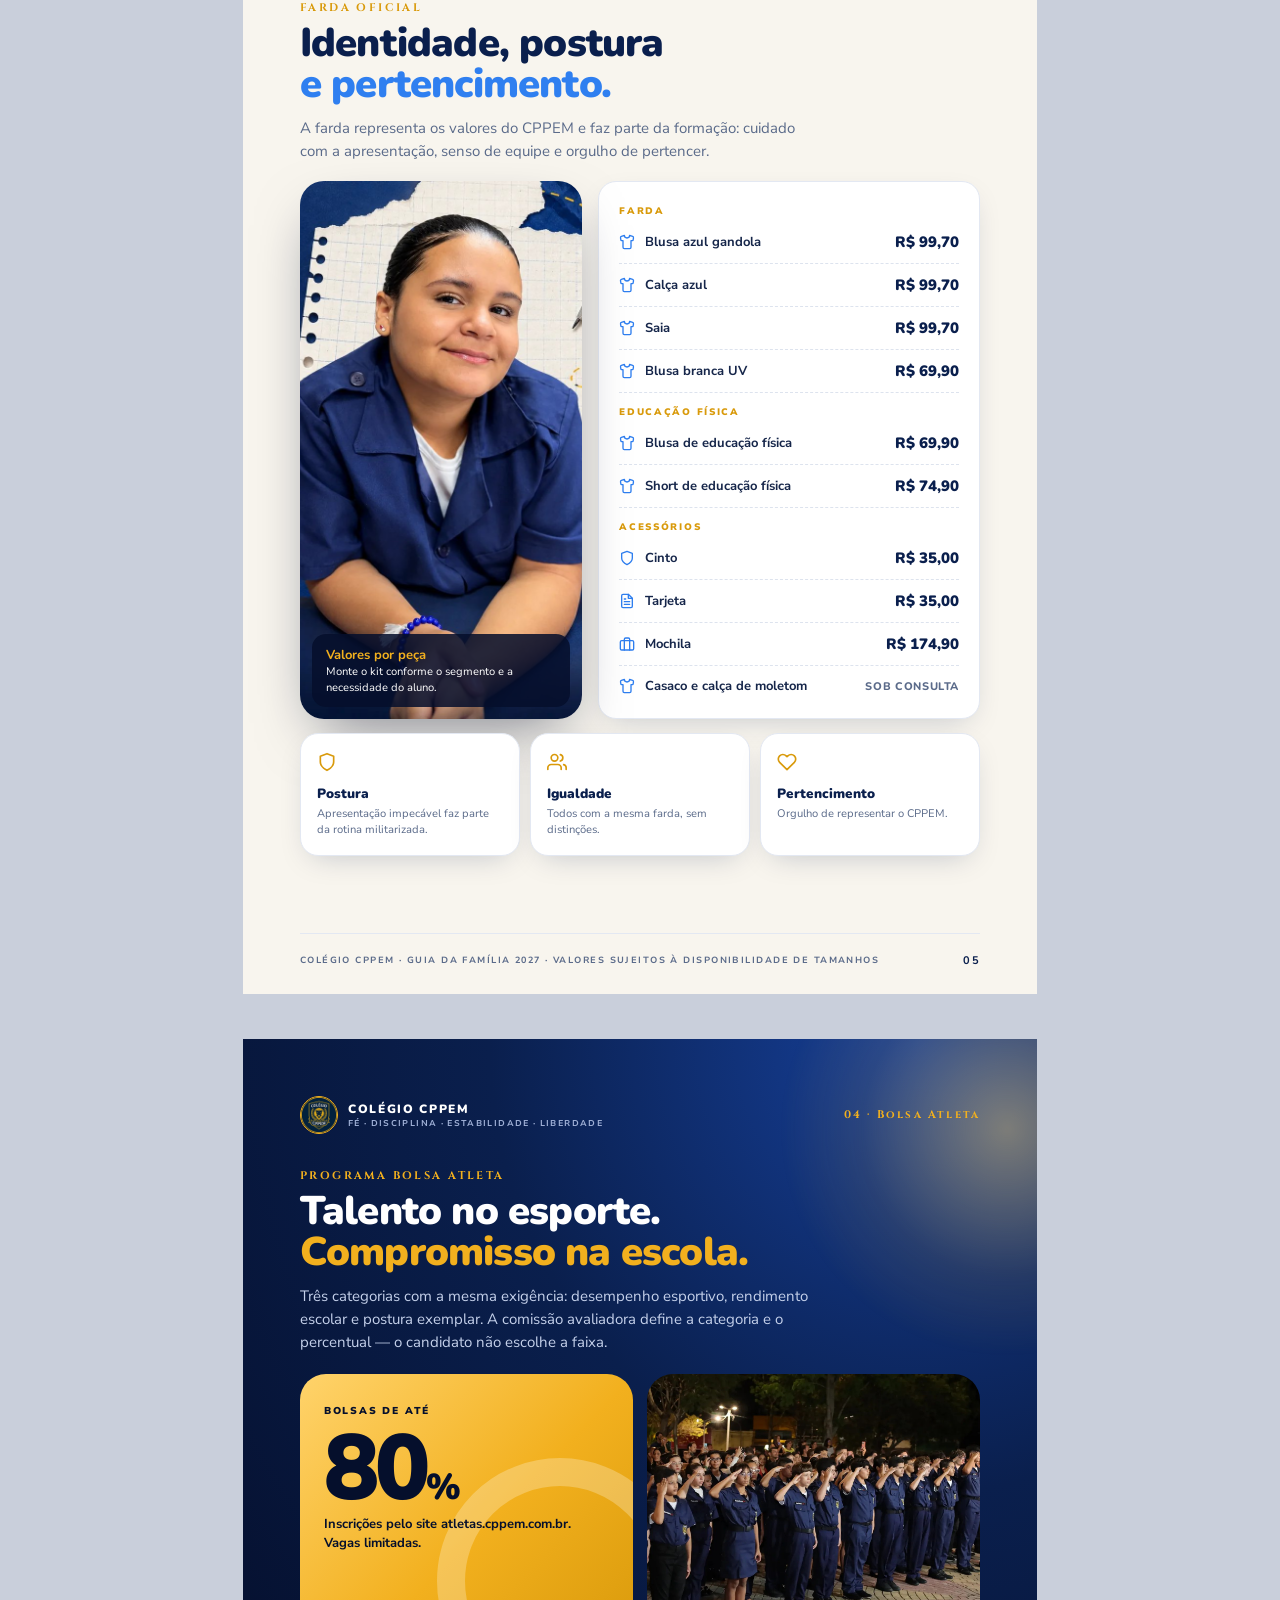
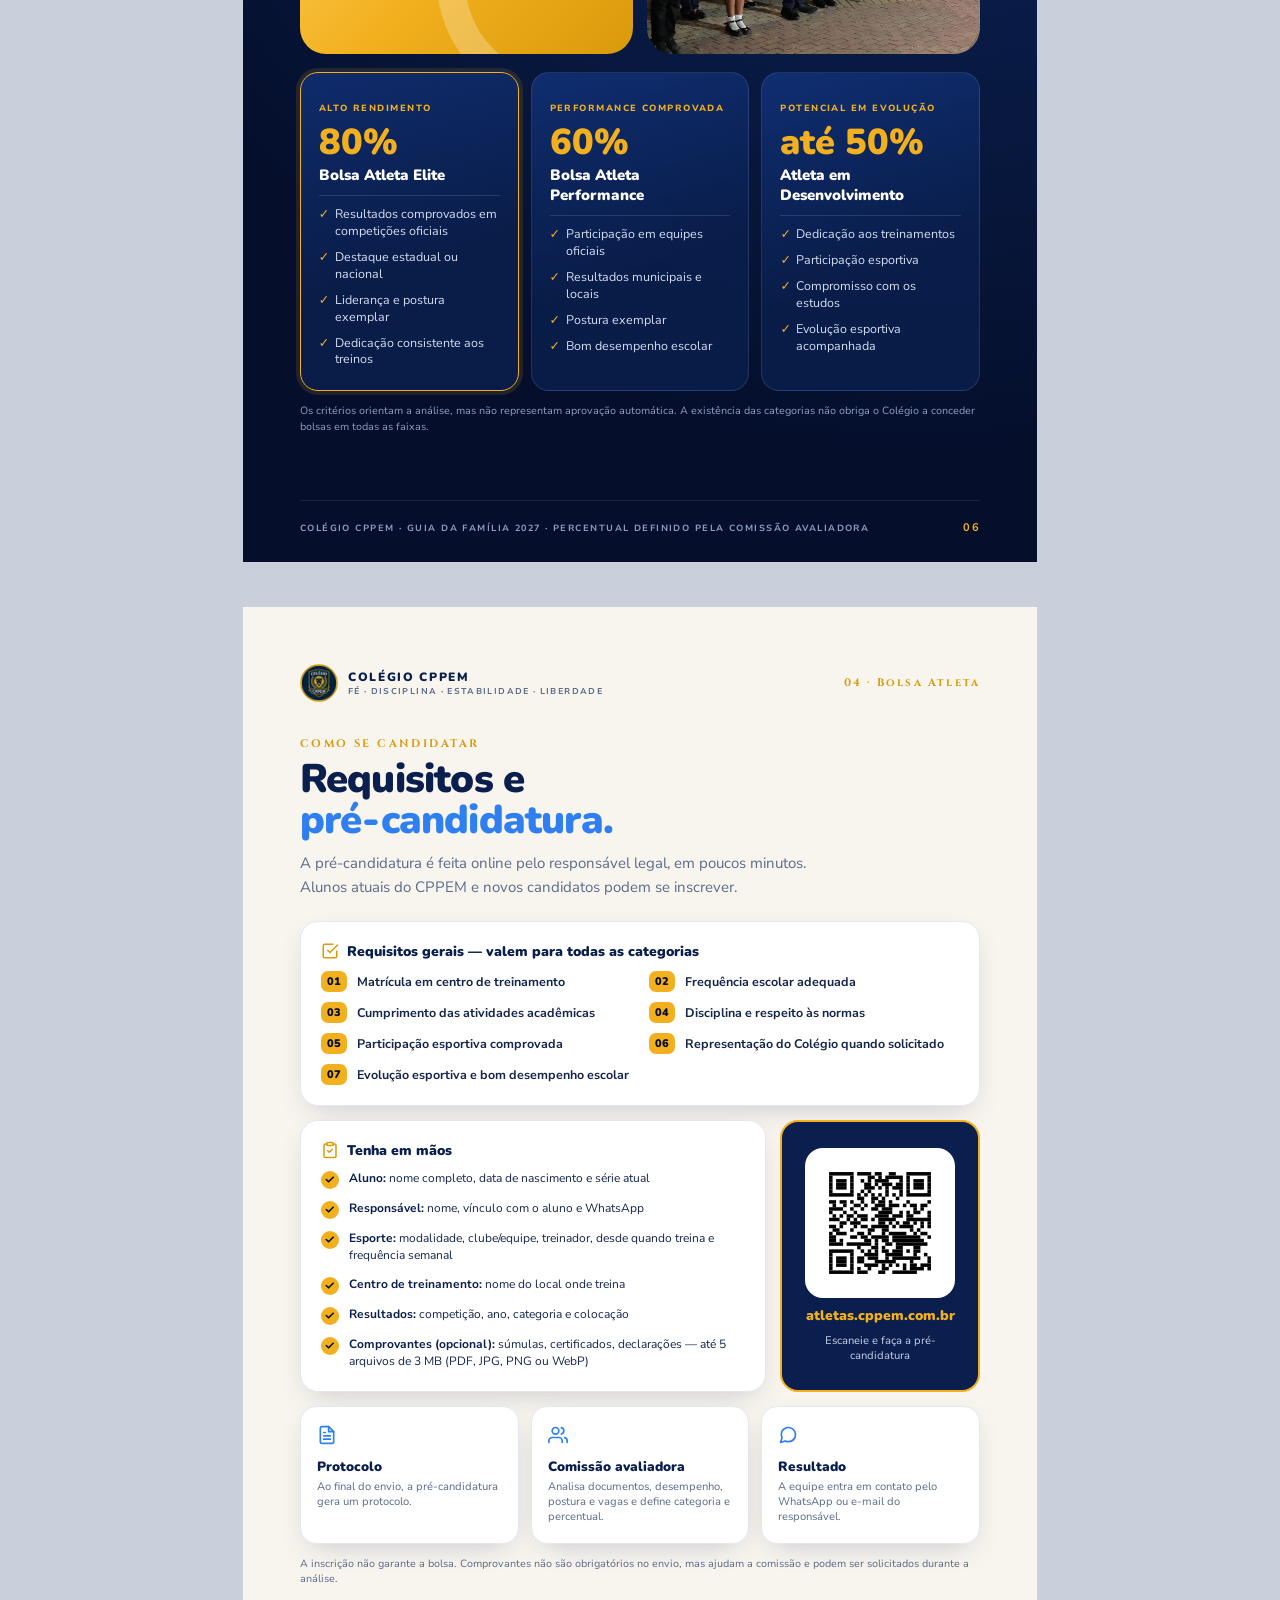
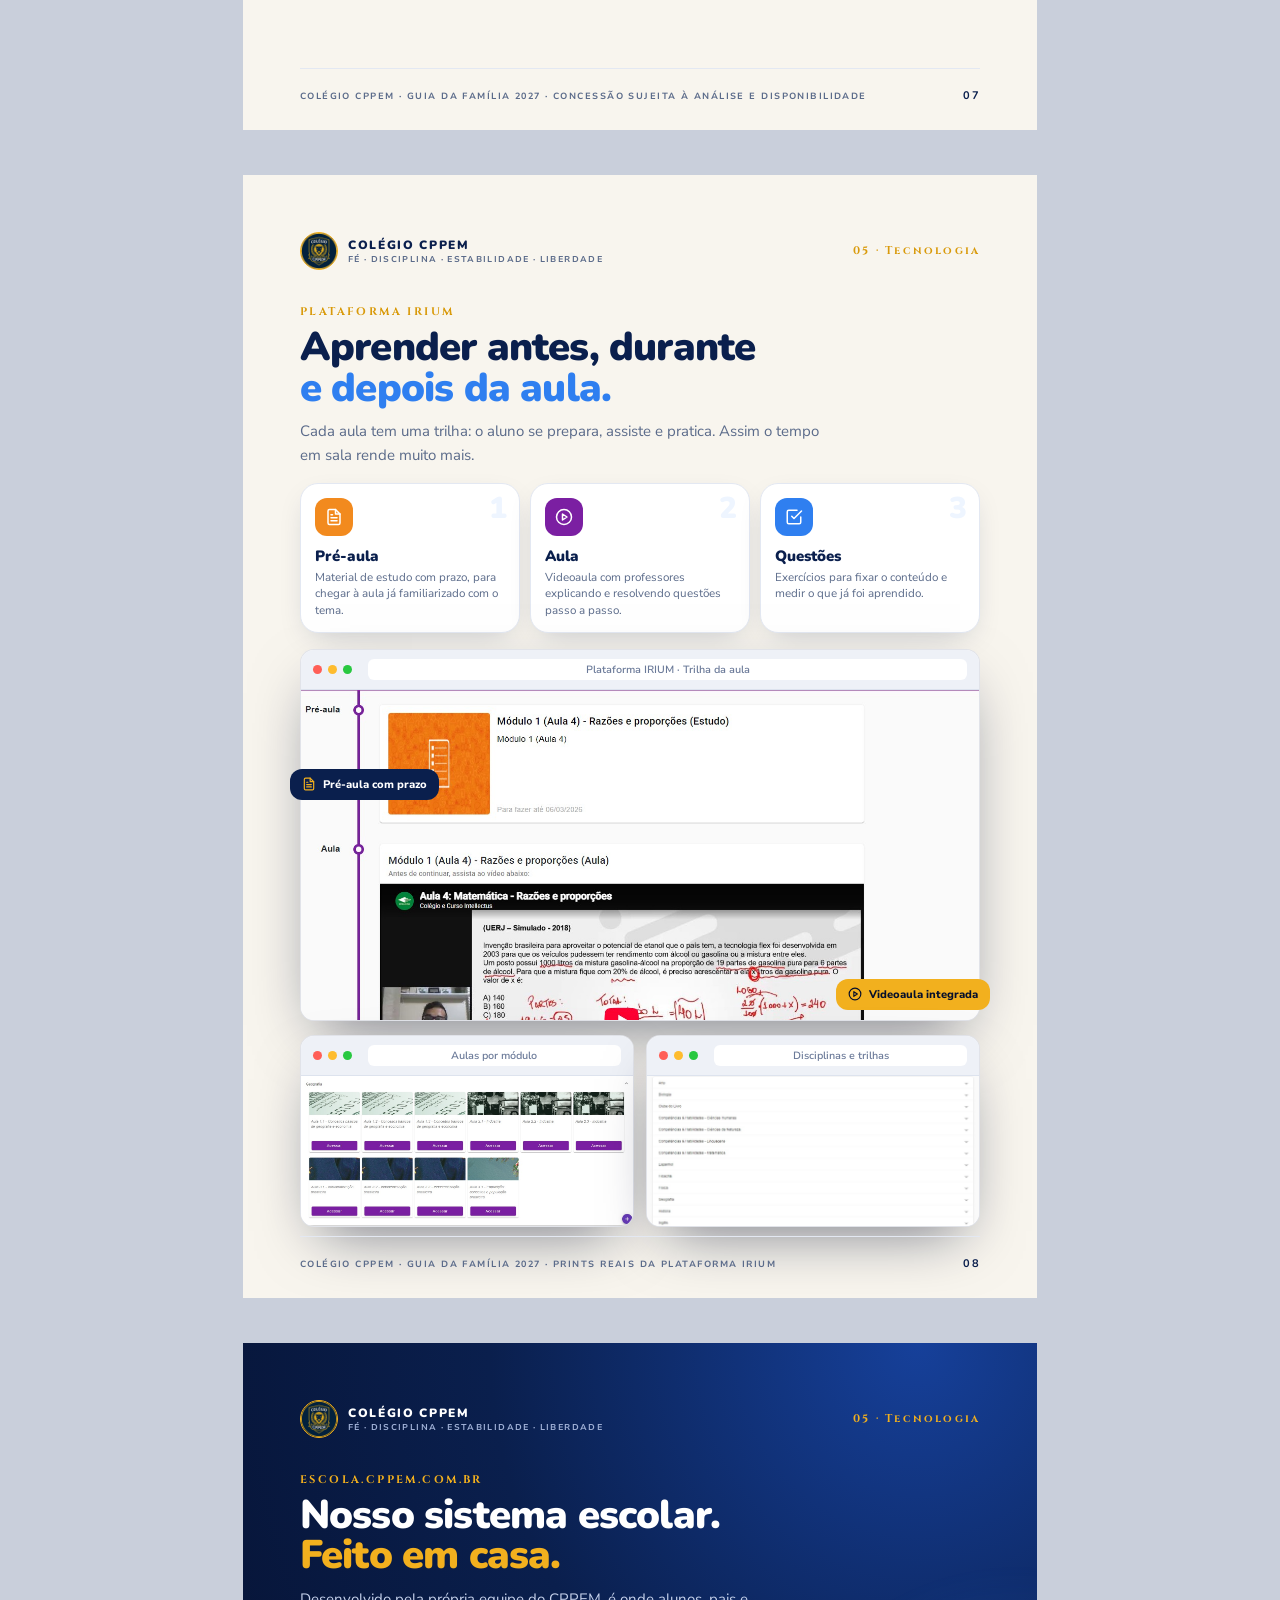
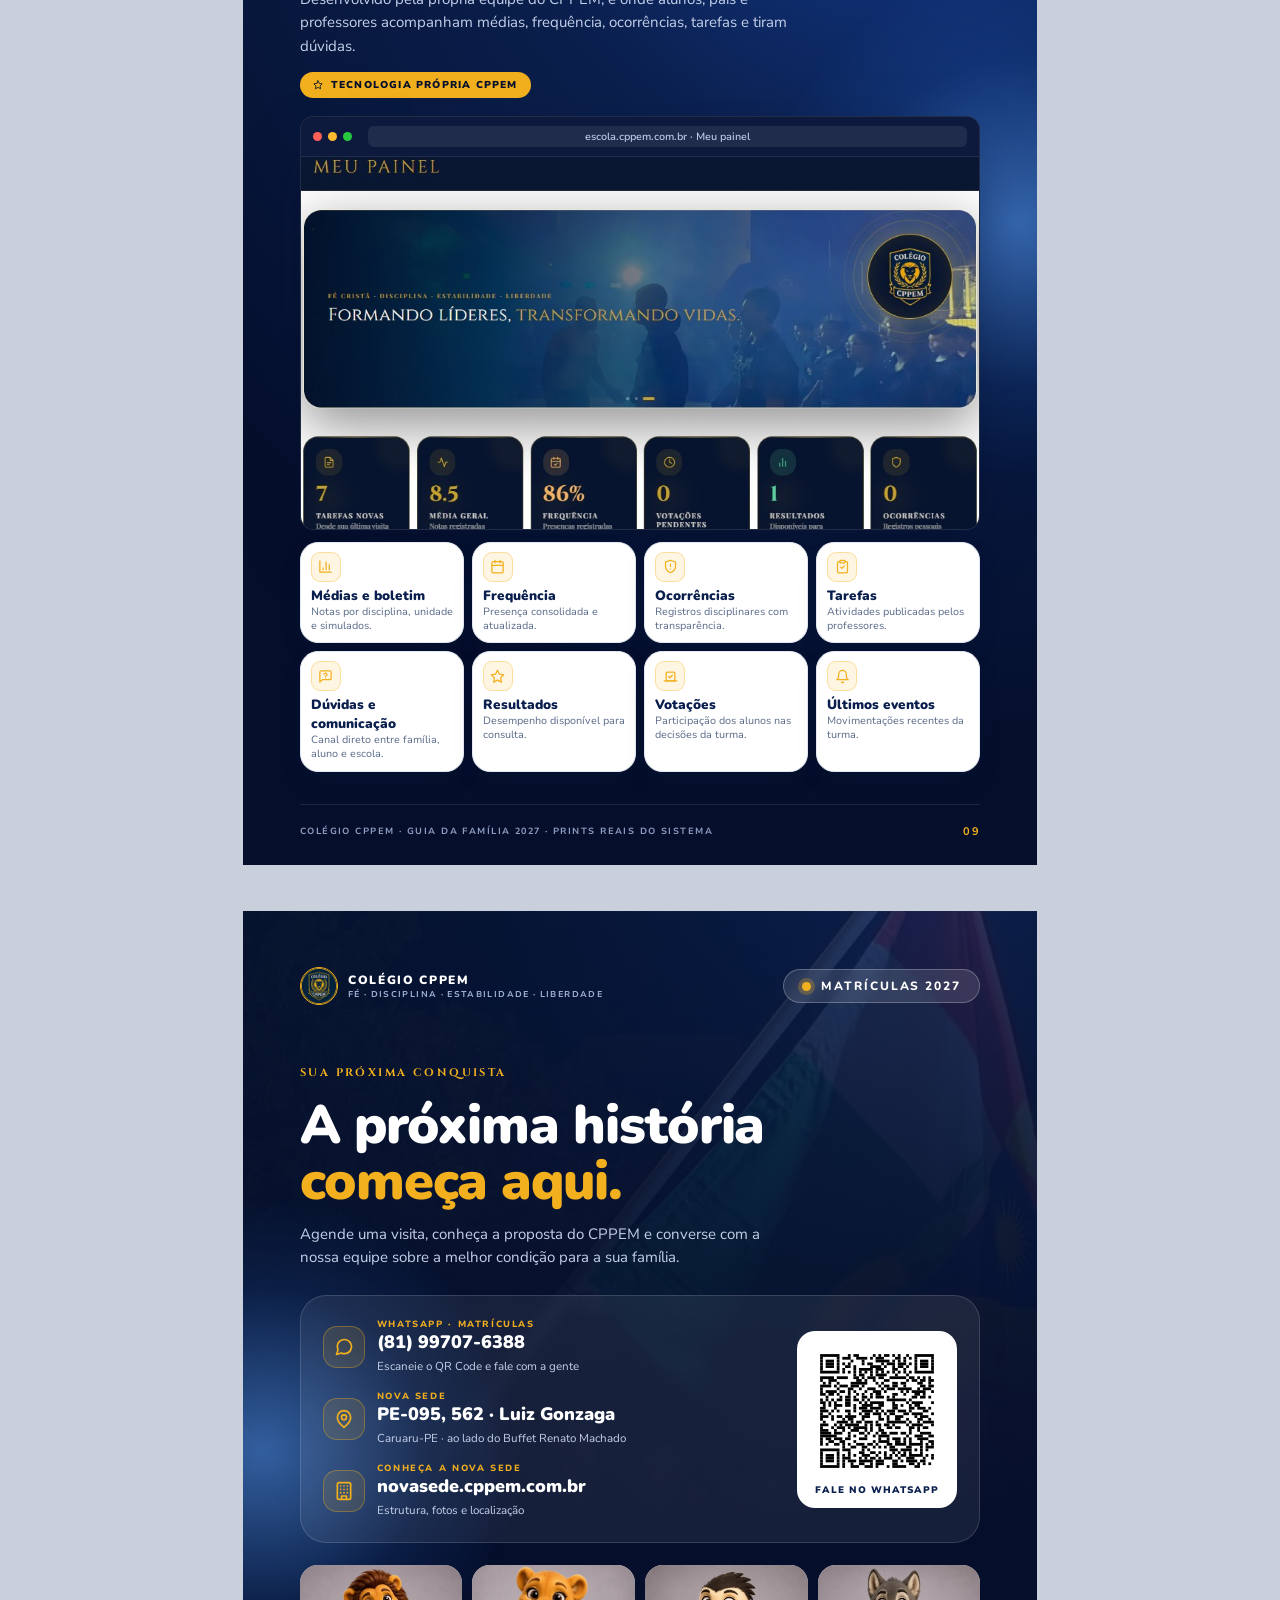
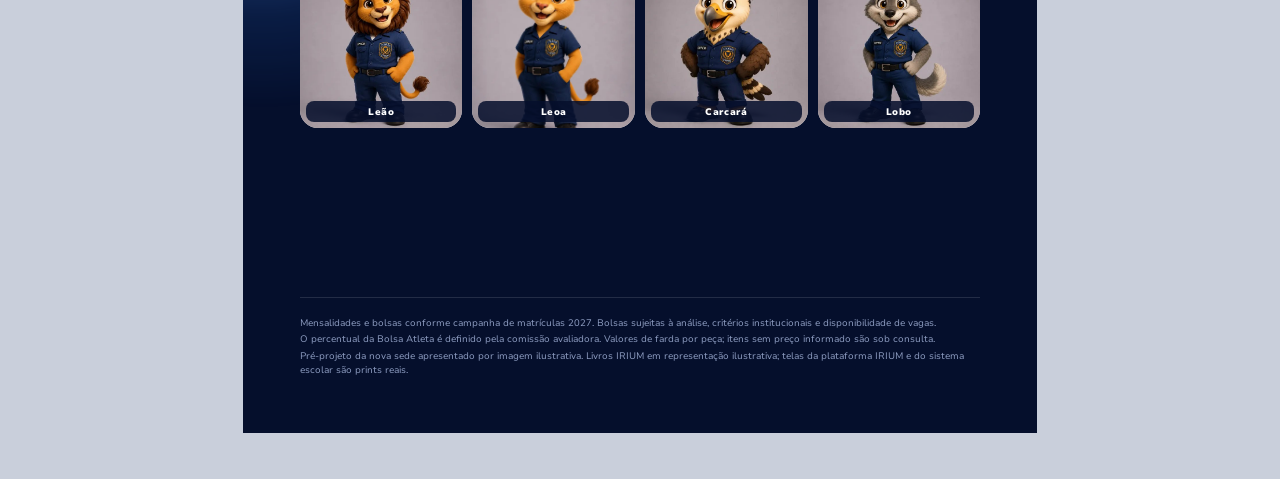
==== commit 1c6c91f9: "Foco em valores: LP e guia mais enxutos - Remove seções repetidas (diferenciais, disciplina na práti" ====
--- a/guia-pdf.html
+++ b/guia-pdf.html
@@ -63,26 +63,12 @@
   .cover-band b { font-family: var(--font-display); font-size: 14px; font-weight: 800; line-height: 1.25; display: block; }
   .cover-band b strong { color: var(--gold); font-size: 22px; font-weight: 900; }
 
-  /* ---------- 02 boas-vindas ---------- */
-  .welcome { display: grid; grid-template-columns: 1.15fr 0.85fr; gap: 26px; position: relative; z-index: 2; }
-  .welcome .title { font-size: 38px; margin: 8px 0 14px; }
-  .letter p { font-size: 13.5px; line-height: 1.65; color: #3d4c6c; margin-bottom: 10px; }
-  .letter .sign { font-family: var(--font-serif); font-weight: 700; color: var(--navy-900); font-size: 13px; letter-spacing: 0.08em; margin-top: 14px; }
-  .portrait { border-radius: 26px; overflow: hidden; position: relative; box-shadow: var(--shadow-float); border: 4px solid var(--white); aspect-ratio: 0.82; }
-  .portrait img { width: 100%; height: 100%; object-fit: cover; }
-  .portrait .badge { position: absolute; left: 12px; right: 12px; bottom: 12px; background: rgba(5, 15, 44, 0.85); color: var(--white); padding: 10px 14px; border-radius: 14px; font-size: 11px; font-weight: 700; }
-  .portrait .badge b { color: var(--gold); display: block; font-family: var(--font-display); font-size: 13px; }
-  .stats { display: grid; grid-template-columns: repeat(4, 1fr); gap: 10px; margin: 26px 0 22px; position: relative; z-index: 2; }
+  /* ---------- 02 quem somos ---------- */
+  .stats { display: grid; grid-template-columns: repeat(4, 1fr); gap: 10px; margin: 20px 0 16px; position: relative; z-index: 2; }
   .stat { background: var(--navy-900); color: var(--white); border-radius: 16px; padding: 14px 14px 13px; position: relative; overflow: hidden; }
   .stat::after { content: ""; position: absolute; right: -30px; top: -30px; width: 90px; height: 90px; border-radius: 50%; background: radial-gradient(circle, rgba(90, 162, 255, 0.45), transparent 70%); }
   .stat b { font-family: var(--font-display); font-weight: 900; font-size: 26px; color: var(--gold); display: block; line-height: 1; }
   .stat span { font-size: 10.5px; font-weight: 700; color: #c4d0ea; display: block; margin-top: 6px; line-height: 1.3; }
-  .toc { position: relative; z-index: 2; }
-  .toc h3 { font-family: var(--font-display); font-weight: 900; font-size: 15px; color: var(--navy-900); margin-bottom: 8px; }
-  .toc ol { list-style: none; display: grid; grid-template-columns: 1fr 1fr; column-gap: 28px; }
-  .toc li { display: flex; align-items: baseline; gap: 8px; font-size: 12.5px; padding: 6px 0; border-bottom: 1px dashed #d6dcea; color: #3d4c6c; font-weight: 600; }
-  .toc li span { margin-left: auto; font-family: var(--font-display); font-weight: 900; color: var(--gold-600); }
-
   /* ---------- 03 pilares ---------- */
   .pillars { display: grid; grid-template-columns: 1fr 1fr; gap: 14px; margin-top: 20px; position: relative; z-index: 2; }
   .pillar { padding: 22px 20px 20px; position: relative; overflow: hidden; }
@@ -90,77 +76,23 @@
   .pillar .big-no { font-family: var(--font-display); font-weight: 900; font-size: 54px; line-height: 0.8; color: var(--blue-50); }
   .pillar h3 { font-family: var(--font-display); font-weight: 900; font-size: 22px; color: var(--navy-900); margin: 14px 0 6px; }
   .pillar > p { font-size: 14px; line-height: 1.5; color: var(--muted); margin-bottom: 14px; }
-  .pillar .practice { border-top: 1px solid var(--line); padding-top: 12px; }
-  .pillar .practice small { display: block; font-size: 9px; letter-spacing: 0.18em; font-weight: 800; color: var(--gold-600); text-transform: uppercase; margin-bottom: 8px; }
-  .pillar .check-list li { font-size: 13.5px; }
-  .pillar .check-list { gap: 8px; }
-  .motto { margin-top: 16px; background: var(--navy-900); color: var(--white); border-radius: 18px; padding: 18px 22px; display: flex; align-items: center; gap: 16px; position: relative; overflow: hidden; z-index: 2; }
-  .motto .icon { font-size: 30px; color: var(--gold); }
-  .motto p { font-family: var(--font-display); font-size: 16px; font-weight: 800; line-height: 1.35; }
-  .motto p em { font-style: normal; color: var(--gold); }
-
-  /* ---------- 04 disciplina na prática ---------- */
-  .photo-grid { display: grid; grid-template-columns: 1.3fr 1fr; grid-template-rows: 300px 210px; gap: 10px; margin-top: 18px; position: relative; z-index: 2; }
-  .photo-grid figure { border-radius: 20px; overflow: hidden; position: relative; }
-  .photo-grid figure img { width: 100%; height: 100%; object-fit: cover; }
-  .photo-grid figure:first-child { grid-row: span 2; }
-  .photo-grid figcaption { position: absolute; left: 0; right: 0; bottom: 0; padding: 30px 16px 12px; background: linear-gradient(transparent, rgba(5, 15, 44, 0.9)); color: var(--white); font-size: 11px; font-weight: 700; letter-spacing: 0.04em; }
-  .quote-block { margin-top: 16px; display: grid; grid-template-columns: 1fr 1fr 1fr; gap: 12px; position: relative; z-index: 2; }
-  .quote-block div { padding: 16px; border-radius: 16px; background: rgba(255, 255, 255, 0.06); border: 1px solid rgba(255, 255, 255, 0.1); }
-  .quote-block .icon { font-size: 22px; color: var(--gold); margin-bottom: 8px; }
-  .quote-block b { display: block; font-family: var(--font-display); font-size: 15px; font-weight: 900; margin-bottom: 4px; }
-  .quote-block p { font-size: 12px; line-height: 1.45; color: #c4d0ea; }
-  .big-quote { margin-top: 16px; font-family: var(--font-display); font-weight: 800; font-size: 19px; line-height: 1.35; position: relative; z-index: 2; padding-left: 18px; border-left: 4px solid var(--gold); }
-  .big-quote em { font-style: normal; color: var(--gold); }
-
-  /* ---------- 05 diferenciais ---------- */
-  .diffs { display: grid; grid-template-columns: 1fr 1fr; gap: 14px; margin-top: 24px; position: relative; z-index: 2; }
-  .diff { padding: 21px 18px 20px; display: flex; gap: 14px; }
-  .diff .icon-badge { width: 42px; height: 42px; font-size: 20px; }
-  .diff b { display: block; font-family: var(--font-display); font-weight: 900; font-size: 15px; margin-bottom: 4px; }
-  .diff p { font-size: 12.5px; line-height: 1.45; color: #c4d0ea; }
-  .diff.feature { grid-column: span 2; background: var(--gradient-gold); color: var(--navy-950); border: 0; }
-  .diff.feature p { color: #3a2a05; }
-  .diff.feature .icon-badge { background: var(--navy-950); color: var(--gold); border: 0; }
-
-  /* ---------- 06 nova sede ---------- */
-  .campus-hero { margin: 0 -15mm; height: 370px; position: relative; }
-  .campus-hero img { width: 100%; height: 100%; object-fit: cover; }
-  .campus-hero .label { position: absolute; left: 15mm; bottom: 14px; background: rgba(5, 15, 44, 0.85); color: var(--white); padding: 8px 14px; border-radius: 999px; font-size: 9.5px; font-weight: 800; letter-spacing: 0.16em; text-transform: uppercase; }
-  .campus-hero .area { position: absolute; right: 15mm; bottom: -34px; background: var(--navy-900); color: var(--white); border-radius: 20px; padding: 16px 22px; box-shadow: var(--shadow-float); border: 2px solid var(--gold); text-align: center; }
-  .campus-hero .area b { display: block; font-family: var(--font-display); font-weight: 900; font-size: 34px; color: var(--gold); line-height: 1; }
-  .campus-hero .area span { font-size: 10px; font-weight: 800; letter-spacing: 0.14em; text-transform: uppercase; }
-  .campus-body { padding-top: 22px; position: relative; z-index: 2; }
-  .campus-body .title { font-size: 36px; margin: 8px 0 10px; max-width: 420px; }
-  .amenities { display: grid; grid-template-columns: repeat(3, 1fr); gap: 12px; margin: 22px 0 18px; }
-  .amenity { display: flex; align-items: center; gap: 10px; padding: 15px 14px; }
-  .amenity .icon-badge { width: 36px; height: 36px; font-size: 17px; border-radius: 11px; }
-  .amenity b { font-family: var(--font-display); font-weight: 800; font-size: 13px; color: var(--navy-900); }
-  .address { display: grid; grid-template-columns: 1fr 230px; gap: 12px; min-height: 100px; }
-  .address .card-dark { background: var(--navy-900); padding: 16px 18px; display: flex; gap: 14px; align-items: center; }
-  .address .card-dark .icon { font-size: 30px; color: var(--gold); }
-  .address small { display: block; font-size: 9px; letter-spacing: 0.18em; font-weight: 800; color: var(--gold); text-transform: uppercase; }
-  .address b { display: block; font-family: var(--font-display); font-size: 15px; font-weight: 900; margin: 2px 0; }
-  .address span { font-size: 11px; color: #c4d0ea; }
-  .address .facade { border-radius: var(--radius); overflow: hidden; }
-  .address .facade img { width: 100%; height: 100%; object-fit: cover; }
-
-  /* ---------- 07 ecossistema ---------- */
-  .eco { margin-top: 26px; position: relative; z-index: 2; display: grid; gap: 0; }
-  .eco-step { display: grid; grid-template-columns: 54px 1fr 170px; gap: 16px; align-items: center; padding: 19px 18px; border-radius: 18px; background: rgba(255, 255, 255, 0.05); border: 1px solid rgba(255, 255, 255, 0.1); }
-  .eco-step .icon-badge { width: 54px; height: 54px; font-size: 26px; border-radius: 16px; }
-  .eco-step small { font-size: 9px; letter-spacing: 0.18em; font-weight: 800; color: var(--gold); text-transform: uppercase; }
-  .eco-step b { display: block; font-family: var(--font-display); font-size: 18px; font-weight: 900; margin: 2px 0 3px; }
-  .eco-step p { font-size: 12px; color: #c4d0ea; line-height: 1.45; }
-  .eco-step .chips { display: flex; flex-wrap: wrap; gap: 5px; justify-content: flex-end; }
-  .chip { font-size: 9.5px; font-weight: 800; padding: 4px 9px; border-radius: 999px; background: rgba(90, 162, 255, 0.16); color: #cfe2ff; border: 1px solid rgba(90, 162, 255, 0.3); }
-  .eco-link { height: 28px; margin-left: 42px; border-left: 2px dashed rgba(242, 176, 30, 0.6); position: relative; }
-  .eco-link::after { content: ""; position: absolute; left: -6px; bottom: -2px; border: 5px solid transparent; border-top: 7px solid var(--gold); }
-  .eco-step.family { background: var(--gradient-gold); color: var(--navy-950); border: 0; }
-  .eco-step.family small { color: var(--navy-800); }
-  .eco-step.family p { color: #3a2a05; }
-  .eco-step.family .icon-badge { background: var(--navy-950); color: var(--gold); }
-  .eco-step.family .chip { background: rgba(5, 15, 44, 0.1); color: var(--navy-950); border-color: rgba(5, 15, 44, 0.2); }
+
+  .campus-link { margin-top: 16px; display: grid; grid-template-columns: 210px 1fr; border-radius: var(--radius); overflow: hidden; background: var(--navy-900); color: var(--white); text-decoration: none; position: relative; z-index: 2; border: 2px solid var(--gold); }
+  .campus-link img { width: 100%; height: 100%; object-fit: cover; }
+  .campus-link div { padding: 16px 20px; }
+  .campus-link small { display: block; font-size: 9px; letter-spacing: 0.18em; font-weight: 800; color: var(--gold); text-transform: uppercase; }
+  .campus-link b { display: block; font-family: var(--font-display); font-weight: 900; font-size: 17px; margin: 4px 0; }
+  .campus-link span { font-size: 12px; color: #c4d0ea; }
+  .campus-link strong { color: var(--gold); }
+  .steps-title { font-family: var(--font-display); font-weight: 900; font-size: 18px; color: var(--navy-900); margin-top: 20px; position: relative; z-index: 2; }
+  .shot-pair { display: grid; grid-template-columns: 1fr 1fr; gap: 12px; margin-top: 14px; position: relative; z-index: 2; }
+  .shot-pair .browser img { height: 150px; object-fit: cover; object-position: top; }
+  .features-grid { display: grid; grid-template-columns: repeat(4, 1fr); gap: 8px; margin-top: 12px; position: relative; z-index: 2; }
+  .features-grid .feature { flex-direction: column; align-items: flex-start; gap: 4px; padding: 9px 10px; }
+  .features-grid .feature .icon-badge { width: 30px; height: 30px; font-size: 15px; border-radius: 9px; }
+  .features-grid .feature p { font-size: 10.5px; }
+  .contact-line a { color: inherit; text-decoration: none; }
+  .campus-link span strong { white-space: nowrap; }
 
   /* ---------- 08 livros ---------- */
   .books-stage { margin-top: 18px; border-radius: 26px; background: var(--gradient-night); height: 360px; position: relative; overflow: hidden; display: flex; align-items: center; justify-content: center; z-index: 2; }
@@ -204,42 +136,21 @@
   .journey b { display: block; font-family: var(--font-display); font-weight: 900; font-size: 15px; color: var(--navy-900); margin: 10px 0 3px; }
   .journey p { font-size: 11.5px; line-height: 1.45; color: var(--muted); }
   .shot-main { position: relative; z-index: 2; }
-  .shot-main .browser img { height: 470px; object-fit: cover; object-position: top; }
+  .shot-main .browser img { height: 330px; object-fit: cover; object-position: top; }
   .callout { position: absolute; background: var(--navy-900); color: var(--white); border-radius: 12px; padding: 8px 12px; font-size: 11px; font-weight: 800; box-shadow: var(--shadow-float); display: flex; gap: 7px; align-items: center; z-index: 3; }
   .callout .icon { color: var(--gold); font-size: 14px; }
   .callout.gold { background: var(--gold); color: var(--navy-950); }
   .callout.gold .icon { color: var(--navy-950); }
-  .shots-stack { display: grid; gap: 14px; margin-top: 16px; position: relative; z-index: 2; }
-  .shot-caption { display: flex; gap: 12px; align-items: flex-start; margin-top: 10px; }
-  .shot-caption .icon-badge { width: 32px; height: 32px; font-size: 15px; border-radius: 10px; }
-  .shot-caption b { display: block; font-family: var(--font-display); font-size: 14px; font-weight: 900; color: var(--navy-900); }
-  .shot-caption p { font-size: 11.5px; color: var(--muted); line-height: 1.4; }
-  .subjects-split { display: grid; grid-template-columns: 0.9fr 1.1fr; gap: 14px; align-items: start; }
-  .subject-cloud { display: flex; flex-wrap: wrap; gap: 6px; margin-top: 12px; }
-  .subject-cloud span { font-size: 10.5px; font-weight: 800; padding: 5px 10px; border-radius: 999px; background: var(--white); border: 1px solid var(--line); color: var(--navy-800); }
 
   /* ---------- 11/12 sistema escolar ---------- */
   .made-here { display: inline-flex; align-items: center; gap: 8px; background: var(--gold); color: var(--navy-950); padding: 6px 13px; border-radius: 999px; font-size: 10px; font-weight: 900; letter-spacing: 0.12em; text-transform: uppercase; margin-top: 14px; }
   .system-shot { margin-top: 18px; position: relative; z-index: 2; }
-  .system-shot .browser img { height: 440px; object-fit: cover; object-position: top; }
-  .audiences { display: grid; grid-template-columns: repeat(3, 1fr); gap: 10px; margin-top: 18px; position: relative; z-index: 2; }
-  .audience { padding: 16px 15px; }
-  .audience .icon-badge { width: 40px; height: 40px; font-size: 19px; }
-  .audience b { display: block; font-family: var(--font-display); font-size: 16px; font-weight: 900; margin: 10px 0 6px; }
-  .audience ul { list-style: none; display: grid; gap: 5px; }
-  .audience li { font-size: 11.5px; color: #c4d0ea; padding-left: 14px; position: relative; line-height: 1.35; }
-  .audience li::before { content: ""; position: absolute; left: 0; top: 6px; width: 6px; height: 6px; border-radius: 50%; background: var(--gold); }
-  .system-split { display: grid; grid-template-columns: 1.08fr 0.92fr; gap: 16px; margin-top: 18px; position: relative; z-index: 2; align-items: start; }
-  .system-split .browser img { height: auto; }
+  .system-shot .browser img { height: 372px; object-fit: cover; object-position: top; }
   .features { display: grid; gap: 8px; }
   .feature { display: flex; gap: 11px; align-items: center; padding: 10px 12px; }
   .feature .icon-badge { width: 36px; height: 36px; font-size: 17px; border-radius: 11px; }
   .feature b { display: block; font-family: var(--font-display); font-size: 13.5px; font-weight: 900; color: var(--navy-900); }
   .feature p { font-size: 11px; color: var(--muted); line-height: 1.35; }
-  .tech-banner { margin-top: 16px; border-radius: 18px; background: var(--navy-900); color: var(--white); padding: 16px 20px; display: flex; align-items: center; gap: 16px; position: relative; overflow: hidden; z-index: 2; }
-  .tech-banner .icon { font-size: 30px; color: var(--gold); }
-  .tech-banner p { font-family: var(--font-display); font-weight: 800; font-size: 15px; line-height: 1.35; }
-  .tech-banner p em { font-style: normal; color: var(--gold); }
 
   /* ---------- 13 mensalidades ---------- */
   .prices { display: grid; grid-template-columns: repeat(3, 1fr); gap: 12px; margin-top: 20px; position: relative; z-index: 2; }
@@ -251,22 +162,14 @@
   .prices .price-row.best b { font-size: 17px; }
   .prices .price-head { padding: 24px 18px 14px; }
   .prices .price-normal { padding: 11px 18px; }
-  .invest-photo { margin-top: 14px; height: 118px; border-radius: 20px; overflow: hidden; position: relative; z-index: 2; }
-  .invest-photo img { width: 100%; height: 100%; object-fit: cover; object-position: center 40%; }
-  .invest-photo p { position: absolute; inset: 0; display: flex; align-items: center; justify-content: flex-start; padding: 0 26px; background: linear-gradient(90deg, rgba(5, 15, 44, 0.92) 0%, rgba(5, 15, 44, 0.6) 55%, transparent); color: var(--white); font-family: var(--font-display); font-weight: 900; font-size: 20px; line-height: 1.25; }
-  .invest-photo p em { font-style: normal; color: var(--gold); }
   .savings b { color: #0f9d6b; }
-  .how-it-works { display: grid; grid-template-columns: repeat(3, 1fr); gap: 10px; margin-top: 14px; position: relative; z-index: 2; }
-  .how-it-works .card { padding: 14px; display: flex; gap: 12px; }
-  .how-it-works b { display: block; font-family: var(--font-display); font-weight: 900; font-size: 13.5px; color: var(--navy-900); margin-bottom: 3px; }
-  .how-it-works p { font-size: 11px; line-height: 1.4; color: var(--muted); }
   .cta-strip { margin-top: 14px; background: var(--navy-900); border-radius: 20px; padding: 18px 22px; display: flex; align-items: center; gap: 16px; color: var(--white); position: relative; overflow: hidden; z-index: 2; }
   .cta-strip .check { width: 46px; height: 46px; border-radius: 50%; background: var(--gold); color: var(--navy-950); display: grid; place-items: center; font-size: 24px; flex-shrink: 0; }
   .cta-strip b { font-family: var(--font-display); font-size: 17px; font-weight: 900; display: block; }
   .cta-strip span { font-size: 12.5px; color: #c4d0ea; }
   .cta-strip .btn { margin-left: auto; background: var(--gradient-gold); color: var(--navy-950); padding: 12px 18px; border-radius: 14px; font-family: var(--font-display); font-weight: 900; font-size: 12px; letter-spacing: 0.08em; text-transform: uppercase; white-space: nowrap; }
 
-  /* ---------- 14 bolsa atleta ---------- */
+  /* ---------- bolsa atleta: destaque 80% ---------- */
   .athlete-hero { margin-top: 20px; height: 280px; display: grid; grid-template-columns: 1fr 1fr; gap: 14px; position: relative; z-index: 2; }
   .athlete-max { background: var(--gradient-gold); color: var(--navy-950); border-radius: 26px; padding: 24px; position: relative; overflow: hidden; }
   .athlete-max::after { content: ""; position: absolute; right: -50px; bottom: -50px; width: 190px; height: 190px; border-radius: 50%; border: 28px solid rgba(255, 255, 255, 0.25); }
@@ -276,19 +179,6 @@
   .athlete-max p { font-size: 13px; line-height: 1.45; font-weight: 700; max-width: 260px; position: relative; z-index: 1; }
   .athlete-photo { border-radius: 26px; overflow: hidden; position: relative; }
   .athlete-photo img { width: 100%; height: 100%; object-fit: cover; }
-  .tiers { display: grid; gap: 10px; margin-top: 14px; position: relative; z-index: 2; }
-  .tier { display: grid; grid-template-columns: 110px 1fr; align-items: center; gap: 16px; padding: 18px 20px; }
-  .tier .pct { font-family: var(--font-display); font-weight: 900; font-size: 32px; color: var(--gold); line-height: 1; }
-  .tier .pct small { display: block; font-size: 10px; letter-spacing: 0.1em; color: #9fb0d6; text-transform: uppercase; font-weight: 800; }
-  .tier b { font-family: var(--font-display); font-weight: 900; font-size: 17px; display: block; }
-  .tier p { font-size: 12px; color: #c4d0ea; line-height: 1.4; }
-  .criteria { display: grid; grid-template-columns: repeat(3, 1fr); gap: 10px; margin-top: 14px; position: relative; z-index: 2; }
-  .criteria div { padding: 16px; border-radius: 16px; background: rgba(255, 255, 255, 0.06); border: 1px solid rgba(255, 255, 255, 0.1); }
-  .criteria .icon { font-size: 22px; color: var(--gold); }
-  .criteria b { display: block; font-family: var(--font-display); font-weight: 900; font-size: 14px; margin: 8px 0 3px; }
-  .criteria p { font-size: 11px; color: #c4d0ea; line-height: 1.4; }
-
-
   /* ---------- 14/15 bolsa atleta: categorias e inscrição ---------- */
   .tier-cards { display: grid; grid-template-columns: repeat(3, 1fr); gap: 12px; margin-top: 18px; position: relative; z-index: 2; }
   .tier-card { padding: 22px 18px; border-radius: var(--radius); background: linear-gradient(160deg, rgba(22, 64, 154, 0.55), rgba(10, 31, 77, 0.85) 60%); border: 1px solid rgba(255, 255, 255, 0.1); }
@@ -340,23 +230,13 @@
   .uniform-why b { display: block; font-family: var(--font-display); font-weight: 900; font-size: 13.5px; color: var(--navy-900); margin: 6px 0 3px; }
   .uniform-why p { font-size: 11px; color: var(--muted); line-height: 1.4; }
 
-  /* ---------- 16 resumo + passos ---------- */
-  .summary { margin-top: 18px; position: relative; z-index: 2; overflow: hidden; }
-  .summary table { width: 100%; border-collapse: collapse; }
-  .summary th { background: var(--navy-900); color: var(--white); font-family: var(--font-display); font-weight: 900; font-size: 12px; padding: 14px 12px; text-align: left; }
-  .summary th:not(:first-child), .summary td:not(:first-child) { text-align: right; }
-  .summary td { padding: 17px 12px; font-size: 12.5px; border-bottom: 1px solid var(--line); font-weight: 700; color: #3d4c6c; }
-  .summary td:first-child { font-family: var(--font-display); font-weight: 900; color: var(--navy-900); font-size: 13.5px; }
-  .summary td small { display: block; font-family: var(--font-body); font-weight: 600; font-size: 10.5px; color: var(--muted); }
-  .summary td.hl { color: var(--navy-950); font-family: var(--font-display); font-weight: 900; font-size: 14px; background: var(--gold-50); }
-  .summary tr:last-child td { border-bottom: 0; }
+  /* ---------- passos da matrícula ---------- */
   .steps { display: grid; grid-template-columns: repeat(4, 1fr); gap: 10px; margin-top: 18px; position: relative; z-index: 2; }
   .step { padding: 20px 15px; position: relative; }
   .step .number-badge { margin-bottom: 10px; }
   .step b { display: block; font-family: var(--font-display); font-weight: 900; font-size: 14px; color: var(--navy-900); margin-bottom: 4px; }
   .step p { font-size: 11px; color: var(--muted); line-height: 1.4; }
   .step:not(:last-child)::after { content: ""; position: absolute; right: -9px; top: 32px; width: 8px; height: 8px; border-top: 2px solid var(--gold); border-right: 2px solid var(--gold); transform: rotate(45deg); }
-
   /* ---------- 17 contracapa ---------- */
   .back { padding: 0; }
   .back-photo { position: absolute; inset: 0; background: url("assets/img/bandeiras.jpg") center / cover; opacity: 0.35; }
@@ -384,9 +264,7 @@
 </style>
 </head>
 <body>
-<script src="assets/icons.js"></script>
-
-<!-- ============ 01 · CAPA ============ -->
+<script src="assets/icons.js"></script><!-- ============ 01 · CAPA ============ -->
 <section class="page cover">
   <div class="cover-photo"></div>
   <div class="cover-shade"></div>
@@ -409,364 +287,41 @@
   </div>
 </section>
 
-<!-- ============ 02 · BOAS-VINDAS ============ -->
+<!-- ============ 02 · QUEM SOMOS ============ -->
 <section class="page">
   <header class="page-head">
     <div class="brandmark"><div class="crest"><img src="assets/img/logo.jpg" alt=""></div><div><b>COLÉGIO CPPEM</b><small>Fé · Disciplina · Estabilidade · Liberdade</small></div></div>
-    <span class="section-no">Boas-vindas</span>
-  </header>
-  <div class="welcome">
-    <div class="letter">
-      <p class="eyebrow">Para a sua família</p>
-      <h2 class="title">Uma escola para formar <em>pessoas inteiras.</em></h2>
-      <p>Escolher uma escola é escolher o ambiente que vai ajudar a formar o caráter, os hábitos e os sonhos do seu filho. No CPPEM, acreditamos que excelência acadêmica e valores caminham juntos.</p>
-      <p>Somos uma escola <b>cristã, militarizada e preparatória</b>. Aqui, cada aluno aprende a ter rotina, respeito e responsabilidade — e encontra uma base sólida para conquistar vestibulares, concursos e os próprios projetos de vida.</p>
-      <p>Em 2027 damos um passo histórico: uma <b>nova sede</b>, com estrutura ampla, material didático <b>IRIUM</b> integrado a plataforma digital e um <b>sistema escolar próprio</b> que aproxima família, alunos e professores.</p>
-      <p class="sign">Equipe Colégio CPPEM</p>
-    </div>
-    <figure class="portrait">
-      <img src="assets/img/aluna-medio.jpg" alt="Aluna do Ensino Médio do CPPEM">
-      <figcaption class="badge"><b>Do 1º ano EF ao 3º ano EM</b>Uma jornada completa de formação</figcaption>
-    </figure>
+    <span class="section-no">Quem somos</span>
+  </header>
+  <div class="h-block">
+    <p class="eyebrow">Colégio CPPEM</p>
+    <h2 class="title">Fé, disciplina e<br><em>excelência acadêmica.</em></h2>
+    <p class="lead">Escola cristã, militarizada e preparatória em Caruaru-PE, do 1º ano do Ensino Fundamental ao 3º ano do Ensino Médio.</p>
   </div>
   <div class="stats">
-    <div class="stat"><b>4</b><span>pilares que guiam toda a formação</span></div>
-    <div class="stat"><b>≈6.400 m²</b><span>de área na nova sede</span></div>
-    <div class="stat"><b>12</b><span>salas de aula planejadas</span></div>
+    <div class="stat"><b>até 40%</b><span>de bolsa nas mensalidades 2027</span></div>
     <div class="stat"><b>até 80%</b><span>no Programa Bolsa Atleta</span></div>
-  </div>
-  <div class="toc">
-    <h3>Neste guia</h3>
-    <ol>
-      <li>Nossos 4 pilares <span>03</span></li>
-      <li>Livros IRIUM <span>08</span></li>
-      <li>Disciplina na prática <span>04</span></li>
-      <li>Plataforma IRIUM <span>09</span></li>
-      <li>Nossos diferenciais <span>05</span></li>
-      <li>Sistema escolar CPPEM <span>11</span></li>
-      <li>A nova sede <span>06</span></li>
-      <li>Mensalidades e bolsas <span>13</span></li>
-      <li>Tecnologia a favor do aprendizado <span>07</span></li>
-      <li>Bolsa Atleta, farda e próximos passos <span>14</span></li>
-    </ol>
-  </div>
+    <div class="stat"><b>IRIUM</b><span>material e plataforma integrados</span></div>
+    <div class="stat"><b>Salas</b><span>amplas e climatizadas</span></div>
+  </div>
+  <div class="pillars">
+    <article class="card pillar"><div class="top"><div class="icon-badge"><svg class="icon"><use href="#i-cross"/></svg></div><span class="big-no">01</span></div><h3>Fé Cristã</h3><p>Princípios bíblicos, caráter, propósito e respeito vivenciados no cotidiano escolar.</p></article>
+    <article class="card pillar"><div class="top"><div class="icon-badge"><svg class="icon"><use href="#i-shield"/></svg></div><span class="big-no">02</span></div><h3>Disciplina</h3><p>Rotina, hierarquia, responsabilidade e constância para transformar objetivos em resultados.</p></article>
+    <article class="card pillar"><div class="top"><div class="icon-badge"><svg class="icon"><use href="#i-landmark"/></svg></div><span class="big-no">03</span></div><h3>Estabilidade</h3><p>Preparação acadêmica e para concursos desde a base, ampliando caminhos profissionais seguros.</p></article>
+    <article class="card pillar"><div class="top"><div class="icon-badge"><svg class="icon"><use href="#i-trending"/></svg></div><span class="big-no">04</span></div><h3>Liberdade</h3><p>Empreendedorismo e educação financeira para gerir recursos, criar valor e escolher caminhos.</p></article>
+  </div>
+  <a class="campus-link" href="https://novasede.cppem.com.br">
+    <img src="assets/img/fachada.jpg" alt="Fachada da nova sede do Colégio CPPEM">
+    <div><small>Nova sede · Zona Norte · PE-095, 562</small><b>Salas amplas e climatizadas, quadras e biblioteca.</b><span>Conheça a estrutura completa em <strong>novasede.cppem.com.br</strong></span></div>
+  </a>
   <footer class="page-foot"><span>Colégio CPPEM · Guia da Família 2027</span><b>02</b></footer>
-</section>
-
-<!-- ============ 03 · PILARES ============ -->
-<section class="page">
-  <header class="page-head">
-    <div class="brandmark"><div class="crest"><img src="assets/img/logo.jpg" alt=""></div><div><b>COLÉGIO CPPEM</b><small>Fé · Disciplina · Estabilidade · Liberdade</small></div></div>
-    <span class="section-no">01 · Pilares</span>
-  </header>
-  <div class="h-block">
-    <p class="eyebrow">Nossa essência</p>
-    <h2 class="title">Quatro pilares.<br><em>Uma formação completa.</em></h2>
-    <p class="lead">Uma proposta que une direção espiritual, comportamento, visão profissional e autonomia para a vida.</p>
-  </div>
-  <div class="pillars">
-    <article class="card pillar">
-      <div class="top"><div class="icon-badge"><svg class="icon"><use href="#i-cross"/></svg></div><span class="big-no">01</span></div>
-      <h3>Fé Cristã</h3>
-      <p>Princípios bíblicos, caráter, propósito e respeito vivenciados no cotidiano escolar.</p>
-      <div class="practice"><small>Na prática</small>
-        <ul class="check-list"><li>Valores que orientam decisões e relações</li><li>Formação de caráter e propósito de vida</li><li>Respeito ao próximo dentro e fora da escola</li></ul>
-      </div>
-    </article>
-    <article class="card pillar">
-      <div class="top"><div class="icon-badge"><svg class="icon"><use href="#i-shield"/></svg></div><span class="big-no">02</span></div>
-      <h3>Disciplina</h3>
-      <p>Rotina, hierarquia, responsabilidade e constância para transformar objetivos em resultados.</p>
-      <div class="practice"><small>Na prática</small>
-        <ul class="check-list"><li>Rotina organizada e postura militarizada</li><li>Respeito à hierarquia e aos colegas</li><li>Foco, pontualidade e compromisso</li></ul>
-      </div>
-    </article>
-    <article class="card pillar">
-      <div class="top"><div class="icon-badge"><svg class="icon"><use href="#i-landmark"/></svg></div><span class="big-no">03</span></div>
-      <h3>Estabilidade</h3>
-      <p>Preparação acadêmica e para concursos desde a base, ampliando caminhos profissionais seguros.</p>
-      <div class="practice"><small>Na prática</small>
-        <ul class="check-list"><li>Base acadêmica sólida desde o Fundamental I</li><li>Visão de concursos e grandes objetivos</li><li>Simulados, questões e revisão contínua</li></ul>
-      </div>
-    </article>
-    <article class="card pillar">
-      <div class="top"><div class="icon-badge"><svg class="icon"><use href="#i-trending"/></svg></div><span class="big-no">04</span></div>
-      <h3>Liberdade</h3>
-      <p>Empreendedorismo e educação financeira para gerir recursos, criar valor e escolher caminhos.</p>
-      <div class="practice"><small>Na prática</small>
-        <ul class="check-list"><li>Educação financeira aplicada à vida real</li><li>Mentalidade empreendedora</li><li>Autonomia para escolher o próprio futuro</li></ul>
-      </div>
-    </article>
-  </div>
-  <div class="motto">
-    <div class="orb blue" style="width:260px;height:260px;right:-80px;top:-110px"></div>
-    <svg class="icon"><use href="#i-star"/></svg>
-    <p>Formar líderes é preparar escolhas que <em>atravessam toda a vida</em> — na fé, nos estudos, na carreira e nas finanças.</p>
-  </div>
-  <footer class="page-foot"><span>Colégio CPPEM · Guia da Família 2027</span><b>03</b></footer>
-</section>
-
-<!-- ============ 04 · DISCIPLINA NA PRÁTICA ============ -->
-<section class="page dark on-dark">
-  <div class="orb blue" style="width:500px;height:500px;right:-220px;top:-160px"></div>
-  <header class="page-head">
-    <div class="brandmark"><div class="crest"><img src="assets/img/logo.jpg" alt=""></div><div><b>COLÉGIO CPPEM</b><small>Fé · Disciplina · Estabilidade · Liberdade</small></div></div>
-    <span class="section-no">02 · Vida escolar</span>
-  </header>
-  <div class="h-block">
-    <p class="eyebrow">Disciplina na prática</p>
-    <h2 class="title">Postura, respeito e <em>senso de missão.</em></h2>
-    <p class="lead">A disciplina militarizada não é rigidez: é uma ferramenta de formação que ensina o aluno a se organizar, respeitar e assumir responsabilidades.</p>
-  </div>
-  <div class="photo-grid">
-    <figure><img src="assets/img/bandeiras.jpg" alt="Alunos em formação com bandeiras"><figcaption>Formação e cerimônias cívicas</figcaption></figure>
-    <figure><img src="assets/img/continencia.jpg" alt="Alunos prestando continência"><figcaption>Hierarquia e respeito</figcaption></figure>
-    <figure><img src="assets/img/formatura.jpg" alt="Turma em formação"><figcaption>Rotina e senso de equipe</figcaption></figure>
-  </div>
-  <div class="quote-block">
-    <div><svg class="icon"><use href="#i-calendar"/></svg><b>Rotina</b><p>Hábitos diários que constroem constância e autonomia nos estudos.</p></div>
-    <div><svg class="icon"><use href="#i-users"/></svg><b>Respeito</b><p>Hierarquia, cortesia e convivência saudável entre alunos e educadores.</p></div>
-    <div><svg class="icon"><use href="#i-target"/></svg><b>Responsabilidade</b><p>Compromisso com metas, horários e com a própria evolução.</p></div>
-  </div>
-  <p class="big-quote">Disciplina é o que transforma <em>objetivos em resultados.</em></p>
-  <footer class="page-foot"><span>Colégio CPPEM · Guia da Família 2027</span><b>04</b></footer>
-</section>
-
-<!-- ============ 05 · DIFERENCIAIS ============ -->
-<section class="page dark on-dark">
-  <div class="orb gold" style="width:420px;height:420px;left:-200px;bottom:80px"></div>
-  <div class="rings" style="width:300px;height:300px;right:-100px;top:-90px"></div>
-  <header class="page-head">
-    <div class="brandmark"><div class="crest"><img src="assets/img/logo.jpg" alt=""></div><div><b>COLÉGIO CPPEM</b><small>Fé · Disciplina · Estabilidade · Liberdade</small></div></div>
-    <span class="section-no">03 · Diferenciais</span>
-  </header>
-  <div class="h-block">
-    <p class="eyebrow">Por que escolher o CPPEM</p>
-    <h2 class="title">Diferenciais que <em>se conectam.</em></h2>
-    <p class="lead">Não são benefícios isolados: é um ecossistema de formação, acompanhamento e preparação que trabalha junto todos os dias.</p>
-  </div>
-  <div class="diffs">
-    <div class="card-dark diff"><div class="icon-badge glow"><svg class="icon"><use href="#i-heart"/></svg></div><div><b>Formação cristã e de caráter</b><p>Valores que orientam decisões, relações e responsabilidades dentro e fora da escola.</p></div></div>
-    <div class="card-dark diff"><div class="icon-badge glow"><svg class="icon"><use href="#i-shield"/></svg></div><div><b>Disciplina militarizada</b><p>Organização, hierarquia, postura, foco e compromisso como ferramentas de formação.</p></div></div>
-    <div class="card-dark diff"><div class="icon-badge glow"><svg class="icon"><use href="#i-graduation"/></svg></div><div><b>Preparação desde a base</b><p>Desenvolvimento acadêmico contínuo com visão de vestibulares, concursos e grandes objetivos.</p></div></div>
-    <div class="card-dark diff"><div class="icon-badge glow"><svg class="icon"><use href="#i-coins"/></svg></div><div><b>Educação financeira e empreendedorismo</b><p>Competências reais para planejar, decidir, identificar oportunidades e criar valor.</p></div></div>
-    <div class="card-dark diff"><div class="icon-badge glow"><svg class="icon"><use href="#i-book"/></svg></div><div><b>Material IRIUM integrado</b><p>Livros, plataforma, questões e uma jornada de estudo que conecta teoria, prática e revisão.</p></div></div>
-    <div class="card-dark diff"><div class="icon-badge glow"><svg class="icon"><use href="#i-monitor"/></svg></div><div><b>Tecnologia a favor da aprendizagem</b><p>Pré-aulas, videoaulas e questões em ambiente digital, antes e depois da sala de aula.</p></div></div>
-    <div class="card-dark diff"><div class="icon-badge glow"><svg class="icon"><use href="#i-chart"/></svg></div><div><b>Sistema escolar próprio</b><p>Médias, frequência, ocorrências, tarefas e comunicação em tempo real para toda a família.</p></div></div>
-    <div class="card-dark diff"><div class="icon-badge glow"><svg class="icon"><use href="#i-trophy"/></svg></div><div><b>Esporte valorizado</b><p>Programa Bolsa Atleta com até 80% para quem une desempenho esportivo e escolar.</p></div></div>
-    <div class="diff feature card"><div class="icon-badge"><svg class="icon"><use href="#i-building"/></svg></div><div><b>Nova sede · ≈6.400 m² na Zona Norte de Caruaru</b><p>Estrutura ampla, com 12 salas, quadras, biblioteca, sala de informática, estacionamento e área verde — planejada para acolher e sustentar o crescimento da nossa comunidade escolar.</p></div></div>
-  </div>
-  <footer class="page-foot"><span>Colégio CPPEM · Guia da Família 2027</span><b>05</b></footer>
-</section>
-
-<!-- ============ 06 · NOVA SEDE ============ -->
-<section class="page white">
-  <header class="page-head">
-    <div class="brandmark"><div class="crest"><img src="assets/img/logo.jpg" alt=""></div><div><b>COLÉGIO CPPEM</b><small>Fé · Disciplina · Estabilidade · Liberdade</small></div></div>
-    <span class="section-no">04 · Nova sede</span>
-  </header>
-  <div class="campus-hero">
-    <img src="assets/img/planta-aerea.jpg" alt="Pré-projeto da nova sede do Colégio CPPEM, vista aérea">
-    <span class="label">Pré-projeto · imagem ilustrativa</span>
-    <div class="area"><b>≈ 6.400 m²</b><span>de área planejada</span></div>
-  </div>
-  <div class="campus-body">
-    <p class="eyebrow">Uma estrutura para avançar</p>
-    <h2 class="title">Uma nova sede.<br><em>O mesmo propósito.</em></h2>
-    <p class="lead">Espaços pensados para estudar, praticar esportes, ler, conviver e crescer — com segurança e conforto para alunos e famílias.</p>
-    <div class="amenities">
-      <div class="card amenity"><div class="icon-badge"><svg class="icon"><use href="#i-door"/></svg></div><b>12 salas de aula</b></div>
-      <div class="card amenity"><div class="icon-badge"><svg class="icon"><use href="#i-ball"/></svg></div><b>Quadras esportivas</b></div>
-      <div class="card amenity"><div class="icon-badge"><svg class="icon"><use href="#i-book"/></svg></div><b>Biblioteca</b></div>
-      <div class="card amenity"><div class="icon-badge"><svg class="icon"><use href="#i-computer"/></svg></div><b>Sala de informática</b></div>
-      <div class="card amenity"><div class="icon-badge"><svg class="icon"><use href="#i-car"/></svg></div><b>Estacionamento</b></div>
-      <div class="card amenity"><div class="icon-badge"><svg class="icon"><use href="#i-tree"/></svg></div><b>Área verde</b></div>
-    </div>
-    <div class="address">
-      <div class="card-dark"><svg class="icon"><use href="#i-pin"/></svg><div><small>Novo endereço</small><b>Rodovia PE-095, 562 · Luiz Gonzaga · Caruaru-PE</b><span>Ao lado do Buffet Renato Machado, próximo ao Fórum</span></div></div>
-      <div class="facade"><img src="assets/img/fachada.jpg" alt="Fachada da nova sede CPPEM"></div>
-    </div>
-  </div>
-  <footer class="page-foot"><span>Colégio CPPEM · Guia da Família 2027</span><b>06</b></footer>
-</section>
-
-<!-- ============ 07 · TECNOLOGIA / ECOSSISTEMA ============ -->
-<section class="page dark on-dark">
-  <div class="orb blue" style="width:560px;height:560px;left:-260px;top:200px"></div>
-  <div class="rings" style="width:260px;height:260px;right:-70px;top:-60px"></div>
-  <header class="page-head">
-    <div class="brandmark"><div class="crest"><img src="assets/img/logo.jpg" alt=""></div><div><b>COLÉGIO CPPEM</b><small>Fé · Disciplina · Estabilidade · Liberdade</small></div></div>
-    <span class="section-no">05 · Tecnologia</span>
-  </header>
-  <div class="h-block">
-    <p class="eyebrow">Tecnologia com propósito</p>
-    <h2 class="title">A tecnologia<br><em>a favor do aprendizado.</em></h2>
-    <p class="lead">Livro, plataforma, sala de aula e acompanhamento escolar conectados em uma única jornada — e a família enxergando tudo.</p>
-  </div>
-  <div class="eco">
-    <div class="eco-step"><div class="icon-badge glow"><svg class="icon"><use href="#i-book"/></svg></div><div><small>Etapa 1 · Material</small><b>Livros IRIUM</b><p>Conteúdo impresso organizado por segmento, com teoria, exercícios e revisão.</p></div><div class="chips"><span class="chip">Fund. I</span><span class="chip">Fund. II</span><span class="chip">Ensino Médio</span></div></div>
-    <div class="eco-link"></div>
-    <div class="eco-step"><div class="icon-badge glow"><svg class="icon"><use href="#i-play"/></svg></div><div><small>Etapa 2 · Digital</small><b>Plataforma IRIUM</b><p>Pré-aula para chegar preparado, videoaulas e questões para fixar o conteúdo.</p></div><div class="chips"><span class="chip">Pré-aula</span><span class="chip">Aulas</span><span class="chip">Questões</span></div></div>
-    <div class="eco-link"></div>
-    <div class="eco-step"><div class="icon-badge glow"><svg class="icon"><use href="#i-users"/></svg></div><div><small>Etapa 3 · Presencial</small><b>Sala de aula CPPEM</b><p>Professores aprofundam, tiram dúvidas e acompanham cada aluno de perto.</p></div><div class="chips"><span class="chip">Professores</span><span class="chip">Disciplina</span></div></div>
-    <div class="eco-link"></div>
-    <div class="eco-step"><div class="icon-badge glow"><svg class="icon"><use href="#i-chart"/></svg></div><div><small>Etapa 4 · Acompanhamento</small><b>escola.cppem.com.br</b><p>Nosso sistema próprio registra médias, frequência, ocorrências e tarefas.</p></div><div class="chips"><span class="chip">Médias</span><span class="chip">Frequência</span><span class="chip">Ocorrências</span></div></div>
-    <div class="eco-link"></div>
-    <div class="eco-step family"><div class="icon-badge"><svg class="icon"><use href="#i-home"/></svg></div><div><small>Resultado</small><b>Família presente</b><p>Pais acompanham a vida escolar em tempo real, de qualquer lugar.</p></div><div class="chips"><span class="chip">Transparência</span><span class="chip">Parceria</span></div></div>
-  </div>
-  <footer class="page-foot"><span>Colégio CPPEM · Guia da Família 2027</span><b>07</b></footer>
-</section>
-
-<!-- ============ 08 · LIVROS IRIUM ============ -->
-<section class="page">
-  <header class="page-head">
-    <div class="brandmark"><div class="crest"><img src="assets/img/logo.jpg" alt=""></div><div><b>COLÉGIO CPPEM</b><small>Fé · Disciplina · Estabilidade · Liberdade</small></div></div>
-    <span class="section-no">06 · Material didático</span>
-  </header>
-  <div class="h-block">
-    <p class="eyebrow">Material didático IRIUM</p>
-    <h2 class="title">Do livro <em>à experiência digital.</em></h2>
-    <p class="lead">Conteúdo impresso e digital trabalhando juntos para ampliar o estudo, a prática e a revisão — em casa e na escola.</p>
-  </div>
-  <div class="books-stage">
-    <div class="orb blue"></div>
-    <div class="books-fan">
-      <div class="book f1"><span class="brand">IRIUM</span><span class="kind">Material didático</span><span class="seg">Ensino<br>Fundamental I</span><span class="vol">Anos iniciais</span></div>
-      <div class="book f2"><span class="brand">IRIUM</span><span class="kind">Material didático</span><span class="seg">Ensino<br>Fundamental II</span><span class="vol">Anos finais</span></div>
-      <div class="book em"><span class="brand">IRIUM</span><span class="kind">Material didático</span><span class="seg">Ensino<br>Médio</span><span class="vol">1ª à 3ª série</span></div>
-    </div>
-    <div class="floating" style="left:22px;top:22px"><svg class="icon"><use href="#i-layers"/></svg>Impresso + digital</div>
-    <div class="floating" style="right:22px;top:22px"><svg class="icon"><use href="#i-play"/></svg>Videoaulas</div>
-    <div class="floating" style="right:22px;bottom:40px"><svg class="icon"><use href="#i-check-square"/></svg>Banco de questões</div>
-    <span class="illus">Representação ilustrativa</span>
-  </div>
-  <div class="books-includes">
-    <div class="card"><svg class="icon"><use href="#i-book"/></svg><b>Livros por segmento</b><p>Conteúdo organizado por disciplina e etapa.</p></div>
-    <div class="card"><svg class="icon"><use href="#i-file"/></svg><b>Pré-aulas</b><p>O aluno chega à aula sabendo o que vai estudar.</p></div>
-    <div class="card"><svg class="icon"><use href="#i-play"/></svg><b>Aulas em vídeo</b><p>Explicações para rever quantas vezes precisar.</p></div>
-    <div class="card"><svg class="icon"><use href="#i-check-square"/></svg><b>Questões</b><p>Prática e revisão com foco em vestibulares e concursos.</p></div>
-  </div>
-  <div class="book-prices">
-    <div class="card book-price"><small>Fundamental I</small><p class="cash"><sup>R$</sup>1.397</p><span class="cond">à vista</span><div class="inst">ou 12x de <b>R$ 145,75</b> no cartão</div></div>
-    <div class="card book-price mid"><small>Fundamental II</small><p class="cash"><sup>R$</sup>1.697</p><span class="cond">à vista</span><div class="inst">ou 12x de <b>R$ 177,05</b> no cartão</div></div>
-    <div class="card book-price"><small>Ensino Médio</small><p class="cash"><sup>R$</sup>1.897</p><span class="cond">à vista</span><div class="inst">ou 12x de <b>R$ 197,00</b> no cartão</div></div>
-  </div>
-  <footer class="page-foot"><span>Colégio CPPEM · Guia da Família 2027</span><b>08</b></footer>
-</section>
-
-<!-- ============ 09 · PLATAFORMA IRIUM: JORNADA ============ -->
-<section class="page">
-  <header class="page-head">
-    <div class="brandmark"><div class="crest"><img src="assets/img/logo.jpg" alt=""></div><div><b>COLÉGIO CPPEM</b><small>Fé · Disciplina · Estabilidade · Liberdade</small></div></div>
-    <span class="section-no">07 · Plataforma IRIUM</span>
-  </header>
-  <div class="h-block">
-    <p class="eyebrow">Plataforma IRIUM</p>
-    <h2 class="title">Aprender antes, durante<br><em>e depois da aula.</em></h2>
-    <p class="lead">Cada aula tem uma trilha: o aluno se prepara, assiste e pratica. Assim o tempo em sala rende muito mais.</p>
-  </div>
-  <div class="journey">
-    <div class="card"><span class="num">1</span><div class="icon-badge"><svg class="icon"><use href="#i-file"/></svg></div><b>Pré-aula</b><p>Material de estudo com prazo, para chegar à aula já familiarizado com o tema.</p></div>
-    <div class="card"><span class="num">2</span><div class="icon-badge"><svg class="icon"><use href="#i-play"/></svg></div><b>Aula</b><p>Videoaula com professores explicando e resolvendo questões passo a passo.</p></div>
-    <div class="card"><span class="num">3</span><div class="icon-badge"><svg class="icon"><use href="#i-check-square"/></svg></div><b>Questões</b><p>Exercícios para fixar o conteúdo e medir o que já foi aprendido.</p></div>
-  </div>
-  <div class="shot-main">
-    <div class="browser"><div class="browser-bar"><i></i><i></i><i></i><span>Plataforma IRIUM · Trilha da aula</span></div><img src="assets/prints/irium-preaula.jpg" alt="Print da plataforma IRIUM mostrando pré-aula e videoaula de Matemática"></div>
-    <div class="callout" style="left:-10px;top:120px"><svg class="icon"><use href="#i-file"/></svg>Pré-aula com prazo</div>
-    <div class="callout gold" style="right:-10px;top:330px"><svg class="icon"><use href="#i-play"/></svg>Videoaula integrada</div>
-  </div>
-  <footer class="page-foot"><span>Colégio CPPEM · Guia da Família 2027 · Prints reais da plataforma IRIUM</span><b>09</b></footer>
-</section>
-
-<!-- ============ 10 · PLATAFORMA IRIUM: CONTEÚDO ============ -->
-<section class="page">
-  <header class="page-head">
-    <div class="brandmark"><div class="crest"><img src="assets/img/logo.jpg" alt=""></div><div><b>COLÉGIO CPPEM</b><small>Fé · Disciplina · Estabilidade · Liberdade</small></div></div>
-    <span class="section-no">07 · Plataforma IRIUM</span>
-  </header>
-  <div class="h-block">
-    <p class="eyebrow">Conteúdo organizado</p>
-    <h2 class="title">Todas as disciplinas, <em>aula por aula.</em></h2>
-  </div>
-  <div class="shots-stack">
-    <div>
-      <div class="browser"><div class="browser-bar"><i></i><i></i><i></i><span>Plataforma IRIUM · Geografia</span></div><img src="assets/prints/irium-aulas.jpg" alt="Print da plataforma IRIUM com aulas de Geografia"></div>
-      <div class="shot-caption"><div class="icon-badge"><svg class="icon"><use href="#i-play"/></svg></div><div><b>Aulas sequenciais por disciplina</b><p>Cada módulo traz suas aulas em ordem, com acesso direto ao conteúdo.</p></div></div>
-    </div>
-    <div class="subjects-split">
-      <div>
-        <div class="shot-caption" style="margin-top:0"><div class="icon-badge"><svg class="icon"><use href="#i-layers"/></svg></div><div><b>Disciplinas e trilhas de competências</b><p>Além das matérias regulares, trilhas de Competências &amp; Habilidades por área do conhecimento e Clube do Livro.</p></div></div>
-        <div class="subject-cloud">
-          <span>Matemática</span><span>Língua Portuguesa</span><span>Leitura e Produção Textual</span><span>Física</span><span>Química</span><span>Biologia</span><span>História</span><span>Geografia</span><span>Filosofia</span><span>Sociologia</span><span>Inglês</span><span>Espanhol</span><span>Arte</span><span>Clube do Livro</span><span>Competências &amp; Habilidades</span>
-        </div>
-      </div>
-      <div class="browser"><div class="browser-bar"><i></i><i></i><i></i><span>Plataforma IRIUM · Disciplinas</span></div><img src="assets/prints/irium-disciplinas.jpg" alt="Print da plataforma IRIUM com lista de disciplinas"></div>
-    </div>
-  </div>
-  <footer class="page-foot"><span>Colégio CPPEM · Guia da Família 2027 · Prints reais da plataforma IRIUM</span><b>10</b></footer>
-</section>
-
-<!-- ============ 11 · SISTEMA ESCOLAR: PAINEL ============ -->
-<section class="page dark on-dark">
-  <div class="orb blue" style="width:520px;height:520px;right:-240px;top:220px"></div>
-  <header class="page-head">
-    <div class="brandmark"><div class="crest"><img src="assets/img/logo.jpg" alt=""></div><div><b>COLÉGIO CPPEM</b><small>Fé · Disciplina · Estabilidade · Liberdade</small></div></div>
-    <span class="section-no">08 · Sistema escolar</span>
-  </header>
-  <div class="h-block">
-    <p class="eyebrow">escola.cppem.com.br</p>
-    <h2 class="title">Nosso sistema escolar.<br><em>Feito em casa.</em></h2>
-    <p class="lead">Desenvolvido pela própria equipe do CPPEM, é onde alunos, pais e professores acompanham médias, frequência, ocorrências, tarefas e tiram dúvidas.</p>
-    <span class="made-here"><svg class="icon"><use href="#i-star"/></svg>Tecnologia própria CPPEM</span>
-  </div>
-  <div class="system-shot">
-    <div class="browser dark"><div class="browser-bar"><i></i><i></i><i></i><span>escola.cppem.com.br · Meu painel</span></div><img src="assets/prints/escola-painel.jpg" alt="Print do painel do aluno no sistema escolar CPPEM"></div>
-  </div>
-  <div class="audiences">
-    <div class="card-dark audience"><div class="icon-badge glow"><svg class="icon"><use href="#i-graduation"/></svg></div><b>Alunos</b><ul><li>Notas e médias por unidade</li><li>Frequência e tarefas</li><li>Resultados e votações</li></ul></div>
-    <div class="card-dark audience"><div class="icon-badge glow"><svg class="icon"><use href="#i-home"/></svg></div><b>Pais e responsáveis</b><ul><li>Boletim em tempo real</li><li>Ocorrências registradas</li><li>Canal para dúvidas</li></ul></div>
-    <div class="card-dark audience"><div class="icon-badge glow"><svg class="icon"><use href="#i-briefcase"/></svg></div><b>Professores</b><ul><li>Lançamento de notas</li><li>Publicação de tarefas</li><li>Registro de eventos da turma</li></ul></div>
-  </div>
-  <footer class="page-foot"><span>Colégio CPPEM · Guia da Família 2027 · Prints reais do sistema</span><b>11</b></footer>
-</section>
-
-<!-- ============ 12 · SISTEMA ESCOLAR: TURMA ============ -->
-<section class="page">
-  <header class="page-head">
-    <div class="brandmark"><div class="crest"><img src="assets/img/logo.jpg" alt=""></div><div><b>COLÉGIO CPPEM</b><small>Fé · Disciplina · Estabilidade · Liberdade</small></div></div>
-    <span class="section-no">08 · Sistema escolar</span>
-  </header>
-  <div class="h-block">
-    <p class="eyebrow">Família e escola na mesma direção</p>
-    <h2 class="title">Tudo da turma <em>em um só lugar.</em></h2>
-    <p class="lead">Um único ambiente para acompanhar a vida escolar — sem depender de recados perdidos na mochila.</p>
-  </div>
-  <div class="system-split">
-    <div class="browser dark"><div class="browser-bar"><i></i><i></i><i></i><span>escola.cppem.com.br · Minha turma</span></div><img src="assets/prints/escola-turma.jpg" alt="Print da página da turma no sistema escolar CPPEM"></div>
-    <div class="features">
-      <div class="card feature"><div class="icon-badge"><svg class="icon"><use href="#i-chart"/></svg></div><div><b>Médias e boletim</b><p>Notas por disciplina, unidade e simulados.</p></div></div>
-      <div class="card feature"><div class="icon-badge"><svg class="icon"><use href="#i-calendar"/></svg></div><div><b>Frequência</b><p>Presença consolidada e atualizada.</p></div></div>
-      <div class="card feature"><div class="icon-badge"><svg class="icon"><use href="#i-shield-alert"/></svg></div><div><b>Ocorrências</b><p>Registros disciplinares com transparência.</p></div></div>
-      <div class="card feature"><div class="icon-badge"><svg class="icon"><use href="#i-clipboard"/></svg></div><div><b>Tarefas</b><p>Atividades publicadas pelos professores.</p></div></div>
-      <div class="card feature"><div class="icon-badge"><svg class="icon"><use href="#i-question"/></svg></div><div><b>Dúvidas e comunicação</b><p>Canal direto entre família, aluno e escola.</p></div></div>
-      <div class="card feature"><div class="icon-badge"><svg class="icon"><use href="#i-star"/></svg></div><div><b>Resultados</b><p>Desempenho disponível para consulta.</p></div></div>
-      <div class="card feature"><div class="icon-badge"><svg class="icon"><use href="#i-vote"/></svg></div><div><b>Votações</b><p>Participação dos alunos nas decisões da turma.</p></div></div>
-      <div class="card feature"><div class="icon-badge"><svg class="icon"><use href="#i-bell"/></svg></div><div><b>Últimos eventos</b><p>Movimentações recentes da turma.</p></div></div>
-    </div>
-  </div>
-  <div class="tech-banner">
-    <div class="orb blue" style="width:240px;height:240px;right:-60px;top:-100px"></div>
-    <svg class="icon"><use href="#i-monitor"/></svg>
-    <p>Tecnologia não substitui o professor: ela <em>amplia o acompanhamento</em> e aproxima a família da escola.</p>
-  </div>
-  <footer class="page-foot"><span>Colégio CPPEM · Guia da Família 2027 · Prints reais do sistema</span><b>12</b></footer>
 </section>
 
 <!-- ============ 13 · MENSALIDADES ============ -->
 <section class="page">
   <header class="page-head">
     <div class="brandmark"><div class="crest"><img src="assets/img/logo.jpg" alt=""></div><div><b>COLÉGIO CPPEM</b><small>Fé · Disciplina · Estabilidade · Liberdade</small></div></div>
-    <span class="section-no">09 · Investimento</span>
+    <span class="section-no">01 · Mensalidades</span>
   </header>
   <div class="h-block">
     <p class="eyebrow">Mensalidades 2027</p>
@@ -805,10 +360,12 @@
       <div class="savings">Economia anual com 40%<b>R$ 7.665,60</b></div>
     </div>
   </div>
-  <div class="how-it-works">
-    <div class="card"><div class="number-badge">1</div><div><b>Agende uma visita</b><p>Conheça a proposta e a nova sede com a nossa equipe.</p></div></div>
-    <div class="card"><div class="number-badge">2</div><div><b>Análise da bolsa</b><p>Avaliamos o perfil da família conforme critérios institucionais.</p></div></div>
-    <div class="card"><div class="number-badge">3</div><div><b>Garanta a vaga</b><p>Vagas limitadas por turma na campanha 2027.</p></div></div>
+  <p class="steps-title">Como garantir a vaga</p>
+  <div class="steps">
+    <div class="card step"><div class="number-badge">1</div><b>Fale conosco</b><p>Chame no WhatsApp e tire suas primeiras dúvidas.</p></div>
+    <div class="card step"><div class="number-badge">2</div><b>Visite o CPPEM</b><p>Conheça a proposta, a equipe e a nova sede.</p></div>
+    <div class="card step"><div class="number-badge">3</div><b>Converse sobre bolsas</b><p>Analisamos juntos a melhor condição para sua família.</p></div>
+    <div class="card step"><div class="number-badge">4</div><b>Matrícula 2027</b><p>Reserve a vaga, o material IRIUM e a farda.</p></div>
   </div>
   <div class="cta-strip">
     <div class="orb blue" style="width:240px;height:240px;right:120px;top:-120px"></div>
@@ -816,88 +373,52 @@
     <div><b>A melhor condição começa com uma conversa.</b><span>Agende uma visita e conheça as possibilidades de bolsa.</span></div>
     <span class="btn">(81) 99707-6388</span>
   </div>
-  <div class="invest-photo"><img src="assets/img/sala-aula.jpg" alt="Alunos do CPPEM em sala de aula"><p><span>Investir em educação é investir<br>em <em>escolhas para toda a vida.</em></span></p></div>
   <p class="fine-print" style="margin-top:12px;position:relative;z-index:2">Economia anual calculada sobre 12 mensalidades. Bolsas sujeitas à análise, critérios institucionais e disponibilidade de vagas.</p>
-  <footer class="page-foot"><span>Colégio CPPEM · Guia da Família 2027</span><b>13</b></footer>
-</section>
-
-<!-- ============ 14 · BOLSA ATLETA: CATEGORIAS ============ -->
-<section class="page dark on-dark">
-  <div class="orb gold" style="width:460px;height:460px;right:-200px;top:-140px"></div>
-  <header class="page-head">
-    <div class="brandmark"><div class="crest"><img src="assets/img/logo.jpg" alt=""></div><div><b>COLÉGIO CPPEM</b><small>Fé · Disciplina · Estabilidade · Liberdade</small></div></div>
-    <span class="section-no">10 · Bolsa Atleta</span>
-  </header>
-  <div class="h-block">
-    <p class="eyebrow">Programa Bolsa Atleta</p>
-    <h2 class="title">Talento no esporte.<br><em>Compromisso na escola.</em></h2>
-    <p class="lead">Três categorias com a mesma exigência: desempenho esportivo, rendimento escolar e postura exemplar. A comissão avaliadora define a categoria e o percentual — o candidato não escolhe a faixa.</p>
-  </div>
-  <div class="athlete-hero">
-    <div class="athlete-max"><small>Bolsas de até</small><p class="huge">80<span>%</span></p><p>Inscrições pelo site atletas.cppem.com.br. Vagas limitadas.</p></div>
-    <div class="athlete-photo"><img src="assets/img/turma-campo.jpg" alt="Alunos do CPPEM reunidos em campo"></div>
-  </div>
-  <div class="tier-cards">
-    <div class="tier-card elite"><span class="tier-kicker">Alto rendimento</span><p class="tier-pct">80%</p><b>Bolsa Atleta Elite</b>
-      <ul><li>Resultados comprovados em competições oficiais</li><li>Destaque estadual ou nacional</li><li>Liderança e postura exemplar</li><li>Dedicação consistente aos treinos</li></ul></div>
-    <div class="tier-card"><span class="tier-kicker">Performance comprovada</span><p class="tier-pct">60%</p><b>Bolsa Atleta Performance</b>
-      <ul><li>Participação em equipes oficiais</li><li>Resultados municipais e locais</li><li>Postura exemplar</li><li>Bom desempenho escolar</li></ul></div>
-    <div class="tier-card"><span class="tier-kicker">Potencial em evolução</span><p class="tier-pct">até 50%</p><b>Atleta em Desenvolvimento</b>
-      <ul><li>Dedicação aos treinamentos</li><li>Participação esportiva</li><li>Compromisso com os estudos</li><li>Evolução esportiva acompanhada</li></ul></div>
-  </div>
-  <p class="fine-print" style="margin-top:12px;position:relative;z-index:2">Os critérios orientam a análise, mas não representam aprovação automática. A existência das categorias não obriga o Colégio a conceder bolsas em todas as faixas.</p>
-  <footer class="page-foot"><span>Colégio CPPEM · Guia da Família 2027 · Percentual definido pela comissão avaliadora</span><b>14</b></footer>
-</section>
-
-<!-- ============ 15 · BOLSA ATLETA: INSCRIÇÃO ============ -->
+  <footer class="page-foot"><span>Colégio CPPEM · Guia da Família 2027</span><b>03</b></footer>
+</section>
+
+<!-- ============ 08 · LIVROS IRIUM ============ -->
 <section class="page">
   <header class="page-head">
     <div class="brandmark"><div class="crest"><img src="assets/img/logo.jpg" alt=""></div><div><b>COLÉGIO CPPEM</b><small>Fé · Disciplina · Estabilidade · Liberdade</small></div></div>
-    <span class="section-no">10 · Bolsa Atleta</span>
-  </header>
-  <div class="h-block">
-    <p class="eyebrow">Como se candidatar</p>
-    <h2 class="title">Requisitos e<br><em>pré-candidatura.</em></h2>
-    <p class="lead">A pré-candidatura é feita online pelo responsável legal, em poucos minutos. Alunos atuais do CPPEM e novos candidatos podem se inscrever.</p>
-  </div>
-  <div class="gen-req card">
-    <p class="gen-title"><svg class="icon"><use href="#i-check-square"/></svg>Requisitos gerais — valem para todas as categorias</p>
-    <ol>
-      <li>Matrícula em centro de treinamento</li><li>Frequência escolar adequada</li><li>Cumprimento das atividades acadêmicas</li><li>Disciplina e respeito às normas</li><li>Participação esportiva comprovada</li><li>Representação do Colégio quando solicitado</li><li>Evolução esportiva e bom desempenho escolar</li>
-    </ol>
-  </div>
-  <div class="apply-grid">
-    <div class="card prep">
-      <p class="gen-title"><svg class="icon"><use href="#i-clipboard"/></svg>Tenha em mãos</p>
-      <ul class="check-list">
-        <li><span><b>Aluno:</b> nome completo, data de nascimento e série atual</span></li>
-        <li><span><b>Responsável:</b> nome, vínculo com o aluno e WhatsApp</span></li>
-        <li><span><b>Esporte:</b> modalidade, clube/equipe, treinador, desde quando treina e frequência semanal</span></li>
-        <li><span><b>Centro de treinamento:</b> nome do local onde treina</span></li>
-        <li><span><b>Resultados:</b> competição, ano, categoria e colocação</span></li>
-        <li><span><b>Comprovantes (opcional):</b> súmulas, certificados, declarações — até 5 arquivos de 3 MB (PDF, JPG, PNG ou WebP)</span></li>
-      </ul>
-    </div>
-    <div class="apply-qr">
-      <div class="qr"><img src="assets/img/qr-atletas.svg" alt="QR Code para a inscrição no Programa Bolsa Atleta"></div>
-      <b>atletas.cppem.com.br</b>
-      <span>Escaneie e faça a pré-candidatura</span>
-    </div>
-  </div>
-  <div class="rules">
-    <div><svg class="icon"><use href="#i-file"/></svg><b>Protocolo</b><p>Ao final do envio, a pré-candidatura gera um protocolo.</p></div>
-    <div><svg class="icon"><use href="#i-users"/></svg><b>Comissão avaliadora</b><p>Analisa documentos, desempenho, postura e vagas e define categoria e percentual.</p></div>
-    <div><svg class="icon"><use href="#i-chat"/></svg><b>Resultado</b><p>A equipe entra em contato pelo WhatsApp ou e-mail do responsável.</p></div>
-  </div>
-  <p class="fine-print" style="margin-top:12px;position:relative;z-index:2">A inscrição não garante a bolsa. Comprovantes não são obrigatórios no envio, mas ajudam a comissão e podem ser solicitados durante a análise.</p>
-  <footer class="page-foot"><span>Colégio CPPEM · Guia da Família 2027 · Concessão sujeita à análise e disponibilidade</span><b>15</b></footer>
+    <span class="section-no">02 · Material didático</span>
+  </header>
+  <div class="h-block">
+    <p class="eyebrow">Material didático IRIUM</p>
+    <h2 class="title">Do livro <em>à experiência digital.</em></h2>
+    <p class="lead">Conteúdo impresso e digital trabalhando juntos para ampliar o estudo, a prática e a revisão — em casa e na escola.</p>
+  </div>
+  <div class="books-stage">
+    <div class="orb blue"></div>
+    <div class="books-fan">
+      <div class="book f1"><span class="brand">IRIUM</span><span class="kind">Material didático</span><span class="seg">Ensino<br>Fundamental I</span><span class="vol">Anos iniciais</span></div>
+      <div class="book f2"><span class="brand">IRIUM</span><span class="kind">Material didático</span><span class="seg">Ensino<br>Fundamental II</span><span class="vol">Anos finais</span></div>
+      <div class="book em"><span class="brand">IRIUM</span><span class="kind">Material didático</span><span class="seg">Ensino<br>Médio</span><span class="vol">1ª à 3ª série</span></div>
+    </div>
+    <div class="floating" style="left:22px;top:22px"><svg class="icon"><use href="#i-layers"/></svg>Impresso + digital</div>
+    <div class="floating" style="right:22px;top:22px"><svg class="icon"><use href="#i-play"/></svg>Videoaulas</div>
+    <div class="floating" style="right:22px;bottom:40px"><svg class="icon"><use href="#i-check-square"/></svg>Banco de questões</div>
+    <span class="illus">Representação ilustrativa</span>
+  </div>
+  <div class="books-includes">
+    <div class="card"><svg class="icon"><use href="#i-book"/></svg><b>Livros por segmento</b><p>Conteúdo organizado por disciplina e etapa.</p></div>
+    <div class="card"><svg class="icon"><use href="#i-file"/></svg><b>Pré-aulas</b><p>O aluno chega à aula sabendo o que vai estudar.</p></div>
+    <div class="card"><svg class="icon"><use href="#i-play"/></svg><b>Aulas em vídeo</b><p>Explicações para rever quantas vezes precisar.</p></div>
+    <div class="card"><svg class="icon"><use href="#i-check-square"/></svg><b>Questões</b><p>Prática e revisão com foco em vestibulares e concursos.</p></div>
+  </div>
+  <div class="book-prices">
+    <div class="card book-price"><small>Fundamental I</small><p class="cash"><sup>R$</sup>1.397</p><span class="cond">à vista</span><div class="inst">ou 12x de <b>R$ 145,75</b> no cartão</div></div>
+    <div class="card book-price mid"><small>Fundamental II</small><p class="cash"><sup>R$</sup>1.697</p><span class="cond">à vista</span><div class="inst">ou 12x de <b>R$ 177,05</b> no cartão</div></div>
+    <div class="card book-price"><small>Ensino Médio</small><p class="cash"><sup>R$</sup>1.897</p><span class="cond">à vista</span><div class="inst">ou 12x de <b>R$ 197,00</b> no cartão</div></div>
+  </div>
+  <footer class="page-foot"><span>Colégio CPPEM · Guia da Família 2027</span><b>04</b></footer>
 </section>
 
 <!-- ============ 16 · FARDA ============ -->
 <section class="page">
   <header class="page-head">
     <div class="brandmark"><div class="crest"><img src="assets/img/logo.jpg" alt=""></div><div><b>COLÉGIO CPPEM</b><small>Fé · Disciplina · Estabilidade · Liberdade</small></div></div>
-    <span class="section-no">11 · Farda oficial</span>
+    <span class="section-no">03 · Farda</span>
   </header>
   <div class="h-block">
     <p class="eyebrow">Farda oficial</p>
@@ -930,49 +451,136 @@
     <div class="card"><svg class="icon"><use href="#i-users"/></svg><b>Igualdade</b><p>Todos com a mesma farda, sem distinções.</p></div>
     <div class="card"><svg class="icon"><use href="#i-heart"/></svg><b>Pertencimento</b><p>Orgulho de representar o CPPEM.</p></div>
   </div>
-  <footer class="page-foot"><span>Colégio CPPEM · Guia da Família 2027 · Valores sujeitos à disponibilidade de tamanhos</span><b>16</b></footer>
-</section>
-
-<!-- ============ 17 · RESUMO + PASSOS ============ -->
+  <footer class="page-foot"><span>Colégio CPPEM · Guia da Família 2027 · Valores sujeitos à disponibilidade de tamanhos</span><b>05</b></footer>
+</section>
+
+<!-- ============ 14 · BOLSA ATLETA: CATEGORIAS ============ -->
+<section class="page dark on-dark">
+  <div class="orb gold" style="width:460px;height:460px;right:-200px;top:-140px"></div>
+  <header class="page-head">
+    <div class="brandmark"><div class="crest"><img src="assets/img/logo.jpg" alt=""></div><div><b>COLÉGIO CPPEM</b><small>Fé · Disciplina · Estabilidade · Liberdade</small></div></div>
+    <span class="section-no">04 · Bolsa Atleta</span>
+  </header>
+  <div class="h-block">
+    <p class="eyebrow">Programa Bolsa Atleta</p>
+    <h2 class="title">Talento no esporte.<br><em>Compromisso na escola.</em></h2>
+    <p class="lead">Três categorias com a mesma exigência: desempenho esportivo, rendimento escolar e postura exemplar. A comissão avaliadora define a categoria e o percentual — o candidato não escolhe a faixa.</p>
+  </div>
+  <div class="athlete-hero">
+    <div class="athlete-max"><small>Bolsas de até</small><p class="huge">80<span>%</span></p><p>Inscrições pelo site atletas.cppem.com.br. Vagas limitadas.</p></div>
+    <div class="athlete-photo"><img src="assets/img/turma-campo.jpg" alt="Alunos do CPPEM reunidos em campo"></div>
+  </div>
+  <div class="tier-cards">
+    <div class="tier-card elite"><span class="tier-kicker">Alto rendimento</span><p class="tier-pct">80%</p><b>Bolsa Atleta Elite</b>
+      <ul><li>Resultados comprovados em competições oficiais</li><li>Destaque estadual ou nacional</li><li>Liderança e postura exemplar</li><li>Dedicação consistente aos treinos</li></ul></div>
+    <div class="tier-card"><span class="tier-kicker">Performance comprovada</span><p class="tier-pct">60%</p><b>Bolsa Atleta Performance</b>
+      <ul><li>Participação em equipes oficiais</li><li>Resultados municipais e locais</li><li>Postura exemplar</li><li>Bom desempenho escolar</li></ul></div>
+    <div class="tier-card"><span class="tier-kicker">Potencial em evolução</span><p class="tier-pct">até 50%</p><b>Atleta em Desenvolvimento</b>
+      <ul><li>Dedicação aos treinamentos</li><li>Participação esportiva</li><li>Compromisso com os estudos</li><li>Evolução esportiva acompanhada</li></ul></div>
+  </div>
+  <p class="fine-print" style="margin-top:12px;position:relative;z-index:2">Os critérios orientam a análise, mas não representam aprovação automática. A existência das categorias não obriga o Colégio a conceder bolsas em todas as faixas.</p>
+  <footer class="page-foot"><span>Colégio CPPEM · Guia da Família 2027 · Percentual definido pela comissão avaliadora</span><b>06</b></footer>
+</section>
+
+<!-- ============ 15 · BOLSA ATLETA: INSCRIÇÃO ============ -->
 <section class="page">
   <header class="page-head">
     <div class="brandmark"><div class="crest"><img src="assets/img/logo.jpg" alt=""></div><div><b>COLÉGIO CPPEM</b><small>Fé · Disciplina · Estabilidade · Liberdade</small></div></div>
-    <span class="section-no">12 · Resumo</span>
-  </header>
-  <div class="h-block">
-    <p class="eyebrow">Planejamento da família</p>
-    <h2 class="title">Seu investimento <em>em um só quadro.</em></h2>
-    <p class="lead">Mensalidade com as bolsas previstas e material didático IRIUM, por segmento.</p>
-  </div>
-  <div class="card summary">
-    <table>
-      <thead><tr><th>Segmento</th><th>Mensalidade normal</th><th>Com bolsa 20%</th><th>Com bolsa 40%</th><th>Livros IRIUM</th></tr></thead>
-      <tbody>
-        <tr><td>Fundamental I<small>1º ao 5º ano</small></td><td>R$ 1.297,00</td><td>R$ 1.037,60</td><td class="hl">R$ 778,20</td><td>R$ 1.397 à vista<small>ou 12x R$ 145,75</small></td></tr>
-        <tr><td>Fundamental II<small>6º ao 8º ano</small></td><td>R$ 1.497,00</td><td>R$ 1.197,60</td><td class="hl">R$ 898,20</td><td>R$ 1.697 à vista<small>ou 12x R$ 177,05</small></td></tr>
-        <tr><td>9º ano + Médio<small>9º ano à 3ª série</small></td><td>R$ 1.597,00</td><td>R$ 1.277,60</td><td class="hl">R$ 958,20</td><td>R$ 1.897 à vista<small>ou 12x R$ 197,00</small></td></tr>
-      </tbody>
-    </table>
-  </div>
-  <p class="fine-print" style="margin-top:10px;position:relative;z-index:2">* Livros do 9º ano conforme tabela do segmento correspondente — confirme com a secretaria. Farda vendida por peça (página 16).</p>
-  <div class="h-block" style="margin-top:24px">
-    <p class="eyebrow">Próximos passos</p>
-    <h2 class="title" style="font-size:30px">Como garantir a vaga</h2>
-  </div>
-  <div class="steps">
-    <div class="card step"><div class="number-badge">1</div><b>Fale conosco</b><p>Chame no WhatsApp e tire suas primeiras dúvidas.</p></div>
-    <div class="card step"><div class="number-badge">2</div><b>Visite o CPPEM</b><p>Conheça a proposta, a equipe e a nova sede.</p></div>
-    <div class="card step"><div class="number-badge">3</div><b>Converse sobre bolsas</b><p>Analisamos juntos a melhor condição para sua família.</p></div>
-    <div class="card step"><div class="number-badge">4</div><b>Matrícula 2027</b><p>Reserve a vaga, o material IRIUM e a farda.</p></div>
-  </div>
-  <div class="cta-strip" style="margin-top:18px">
-    <div class="orb gold" style="width:240px;height:240px;right:100px;top:-120px"></div>
-    <div class="check"><svg class="icon"><use href="#i-chat"/></svg></div>
-    <div><b>Vagas limitadas por turma.</b><span>Fale agora com a nossa equipe de matrículas.</span></div>
-    <span class="btn">(81) 99707-6388</span>
-  </div>
-  <div class="invest-photo" style="margin-top:16px;height:130px"><img src="assets/img/turma-campo.jpg" alt="Alunos do CPPEM reunidos" style="object-position:center 55%"><p><span>Fé, disciplina, estabilidade e liberdade:<br><em>uma formação para toda a vida.</em></span></p></div>
-  <footer class="page-foot"><span>Colégio CPPEM · Guia da Família 2027</span><b>17</b></footer>
+    <span class="section-no">04 · Bolsa Atleta</span>
+  </header>
+  <div class="h-block">
+    <p class="eyebrow">Como se candidatar</p>
+    <h2 class="title">Requisitos e<br><em>pré-candidatura.</em></h2>
+    <p class="lead">A pré-candidatura é feita online pelo responsável legal, em poucos minutos. Alunos atuais do CPPEM e novos candidatos podem se inscrever.</p>
+  </div>
+  <div class="gen-req card">
+    <p class="gen-title"><svg class="icon"><use href="#i-check-square"/></svg>Requisitos gerais — valem para todas as categorias</p>
+    <ol>
+      <li>Matrícula em centro de treinamento</li><li>Frequência escolar adequada</li><li>Cumprimento das atividades acadêmicas</li><li>Disciplina e respeito às normas</li><li>Participação esportiva comprovada</li><li>Representação do Colégio quando solicitado</li><li>Evolução esportiva e bom desempenho escolar</li>
+    </ol>
+  </div>
+  <div class="apply-grid">
+    <div class="card prep">
+      <p class="gen-title"><svg class="icon"><use href="#i-clipboard"/></svg>Tenha em mãos</p>
+      <ul class="check-list">
+        <li><span><b>Aluno:</b> nome completo, data de nascimento e série atual</span></li>
+        <li><span><b>Responsável:</b> nome, vínculo com o aluno e WhatsApp</span></li>
+        <li><span><b>Esporte:</b> modalidade, clube/equipe, treinador, desde quando treina e frequência semanal</span></li>
+        <li><span><b>Centro de treinamento:</b> nome do local onde treina</span></li>
+        <li><span><b>Resultados:</b> competição, ano, categoria e colocação</span></li>
+        <li><span><b>Comprovantes (opcional):</b> súmulas, certificados, declarações — até 5 arquivos de 3 MB (PDF, JPG, PNG ou WebP)</span></li>
+      </ul>
+    </div>
+    <div class="apply-qr">
+      <div class="qr"><img src="assets/img/qr-atletas.svg" alt="QR Code para a inscrição no Programa Bolsa Atleta"></div>
+      <b>atletas.cppem.com.br</b>
+      <span>Escaneie e faça a pré-candidatura</span>
+    </div>
+  </div>
+  <div class="rules">
+    <div><svg class="icon"><use href="#i-file"/></svg><b>Protocolo</b><p>Ao final do envio, a pré-candidatura gera um protocolo.</p></div>
+    <div><svg class="icon"><use href="#i-users"/></svg><b>Comissão avaliadora</b><p>Analisa documentos, desempenho, postura e vagas e define categoria e percentual.</p></div>
+    <div><svg class="icon"><use href="#i-chat"/></svg><b>Resultado</b><p>A equipe entra em contato pelo WhatsApp ou e-mail do responsável.</p></div>
+  </div>
+  <p class="fine-print" style="margin-top:12px;position:relative;z-index:2">A inscrição não garante a bolsa. Comprovantes não são obrigatórios no envio, mas ajudam a comissão e podem ser solicitados durante a análise.</p>
+  <footer class="page-foot"><span>Colégio CPPEM · Guia da Família 2027 · Concessão sujeita à análise e disponibilidade</span><b>07</b></footer>
+</section>
+
+<!-- ============ 09 · PLATAFORMA IRIUM: JORNADA ============ -->
+<section class="page">
+  <header class="page-head">
+    <div class="brandmark"><div class="crest"><img src="assets/img/logo.jpg" alt=""></div><div><b>COLÉGIO CPPEM</b><small>Fé · Disciplina · Estabilidade · Liberdade</small></div></div>
+    <span class="section-no">05 · Tecnologia</span>
+  </header>
+  <div class="h-block">
+    <p class="eyebrow">Plataforma IRIUM</p>
+    <h2 class="title">Aprender antes, durante<br><em>e depois da aula.</em></h2>
+    <p class="lead">Cada aula tem uma trilha: o aluno se prepara, assiste e pratica. Assim o tempo em sala rende muito mais.</p>
+  </div>
+  <div class="journey">
+    <div class="card"><span class="num">1</span><div class="icon-badge"><svg class="icon"><use href="#i-file"/></svg></div><b>Pré-aula</b><p>Material de estudo com prazo, para chegar à aula já familiarizado com o tema.</p></div>
+    <div class="card"><span class="num">2</span><div class="icon-badge"><svg class="icon"><use href="#i-play"/></svg></div><b>Aula</b><p>Videoaula com professores explicando e resolvendo questões passo a passo.</p></div>
+    <div class="card"><span class="num">3</span><div class="icon-badge"><svg class="icon"><use href="#i-check-square"/></svg></div><b>Questões</b><p>Exercícios para fixar o conteúdo e medir o que já foi aprendido.</p></div>
+  </div>
+  <div class="shot-main">
+    <div class="browser"><div class="browser-bar"><i></i><i></i><i></i><span>Plataforma IRIUM · Trilha da aula</span></div><img src="assets/prints/irium-preaula.jpg" alt="Print da plataforma IRIUM mostrando pré-aula e videoaula de Matemática"></div>
+    <div class="callout" style="left:-10px;top:120px"><svg class="icon"><use href="#i-file"/></svg>Pré-aula com prazo</div>
+    <div class="callout gold" style="right:-10px;top:330px"><svg class="icon"><use href="#i-play"/></svg>Videoaula integrada</div>
+  </div>
+  <div class="shot-pair">
+    <div class="browser"><div class="browser-bar"><i></i><i></i><i></i><span>Aulas por módulo</span></div><img src="assets/prints/irium-aulas.jpg" alt="Print da plataforma IRIUM com aulas de Geografia"></div>
+    <div class="browser"><div class="browser-bar"><i></i><i></i><i></i><span>Disciplinas e trilhas</span></div><img src="assets/prints/irium-disciplinas.jpg" alt="Print da plataforma IRIUM com lista de disciplinas"></div>
+  </div>
+  <footer class="page-foot"><span>Colégio CPPEM · Guia da Família 2027 · Prints reais da plataforma IRIUM</span><b>08</b></footer>
+</section>
+
+<!-- ============ 11 · SISTEMA ESCOLAR: PAINEL ============ -->
+<section class="page dark on-dark">
+  <div class="orb blue" style="width:520px;height:520px;right:-240px;top:220px"></div>
+  <header class="page-head">
+    <div class="brandmark"><div class="crest"><img src="assets/img/logo.jpg" alt=""></div><div><b>COLÉGIO CPPEM</b><small>Fé · Disciplina · Estabilidade · Liberdade</small></div></div>
+    <span class="section-no">05 · Tecnologia</span>
+  </header>
+  <div class="h-block">
+    <p class="eyebrow">escola.cppem.com.br</p>
+    <h2 class="title">Nosso sistema escolar.<br><em>Feito em casa.</em></h2>
+    <p class="lead">Desenvolvido pela própria equipe do CPPEM, é onde alunos, pais e professores acompanham médias, frequência, ocorrências, tarefas e tiram dúvidas.</p>
+    <span class="made-here"><svg class="icon"><use href="#i-star"/></svg>Tecnologia própria CPPEM</span>
+  </div>
+  <div class="system-shot">
+    <div class="browser dark"><div class="browser-bar"><i></i><i></i><i></i><span>escola.cppem.com.br · Meu painel</span></div><img src="assets/prints/escola-painel.jpg" alt="Print do painel do aluno no sistema escolar CPPEM"></div>
+  </div>
+  <div class="features-grid">
+      <div class="card feature"><div class="icon-badge"><svg class="icon"><use href="#i-chart"/></svg></div><div><b>Médias e boletim</b><p>Notas por disciplina, unidade e simulados.</p></div></div>
+      <div class="card feature"><div class="icon-badge"><svg class="icon"><use href="#i-calendar"/></svg></div><div><b>Frequência</b><p>Presença consolidada e atualizada.</p></div></div>
+      <div class="card feature"><div class="icon-badge"><svg class="icon"><use href="#i-shield-alert"/></svg></div><div><b>Ocorrências</b><p>Registros disciplinares com transparência.</p></div></div>
+      <div class="card feature"><div class="icon-badge"><svg class="icon"><use href="#i-clipboard"/></svg></div><div><b>Tarefas</b><p>Atividades publicadas pelos professores.</p></div></div>
+      <div class="card feature"><div class="icon-badge"><svg class="icon"><use href="#i-question"/></svg></div><div><b>Dúvidas e comunicação</b><p>Canal direto entre família, aluno e escola.</p></div></div>
+      <div class="card feature"><div class="icon-badge"><svg class="icon"><use href="#i-star"/></svg></div><div><b>Resultados</b><p>Desempenho disponível para consulta.</p></div></div>
+      <div class="card feature"><div class="icon-badge"><svg class="icon"><use href="#i-vote"/></svg></div><div><b>Votações</b><p>Participação dos alunos nas decisões da turma.</p></div></div>
+      <div class="card feature"><div class="icon-badge"><svg class="icon"><use href="#i-bell"/></svg></div><div><b>Últimos eventos</b><p>Movimentações recentes da turma.</p></div></div>
+  </div>
+  <footer class="page-foot"><span>Colégio CPPEM · Guia da Família 2027 · Prints reais do sistema</span><b>09</b></footer>
 </section>
 
 <!-- ============ 18 · CONTRACAPA ============ -->
@@ -994,7 +602,7 @@
       <div>
         <div class="contact-line"><div class="icon-badge glow"><svg class="icon"><use href="#i-chat"/></svg></div><div><small>WhatsApp · Matrículas</small><b>(81) 99707-6388</b><span>Escaneie o QR Code e fale com a gente</span></div></div>
         <div class="contact-line"><div class="icon-badge glow"><svg class="icon"><use href="#i-pin"/></svg></div><div><small>Nova sede</small><b>PE-095, 562 · Luiz Gonzaga</b><span>Caruaru-PE · ao lado do Buffet Renato Machado</span></div></div>
-        <div class="contact-line"><div class="icon-badge glow"><svg class="icon"><use href="#i-monitor"/></svg></div><div><small>Sistema escolar</small><b>escola.cppem.com.br</b><span>Acompanhamento para alunos, pais e professores</span></div></div>
+        <div class="contact-line"><div class="icon-badge glow"><svg class="icon"><use href="#i-building"/></svg></div><div><small>Conheça a nova sede</small><b><a href="https://novasede.cppem.com.br">novasede.cppem.com.br</a></b><span>Estrutura, fotos e localização</span></div></div>
       </div>
       <div class="qr"><img src="assets/img/qr-whatsapp.svg" alt="QR Code para o WhatsApp do CPPEM"><span>Fale no WhatsApp</span></div>
     </div>
